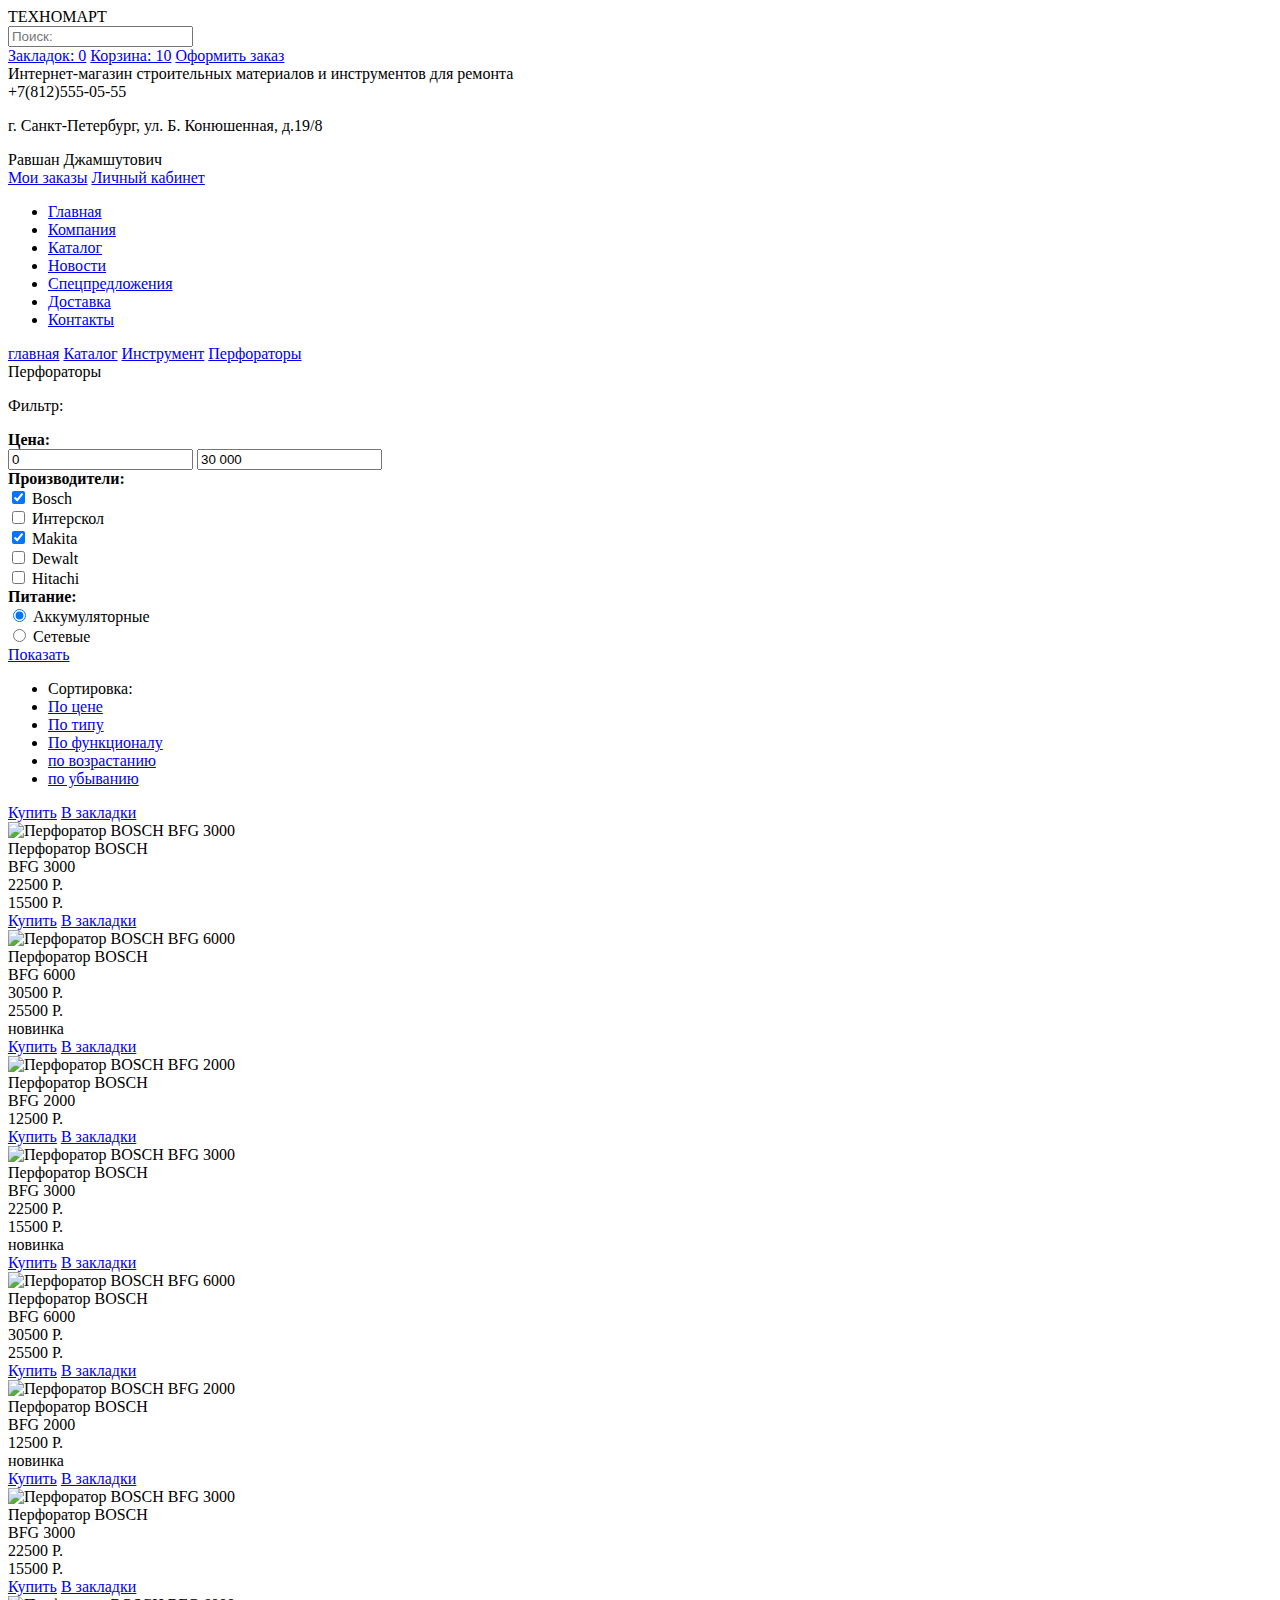
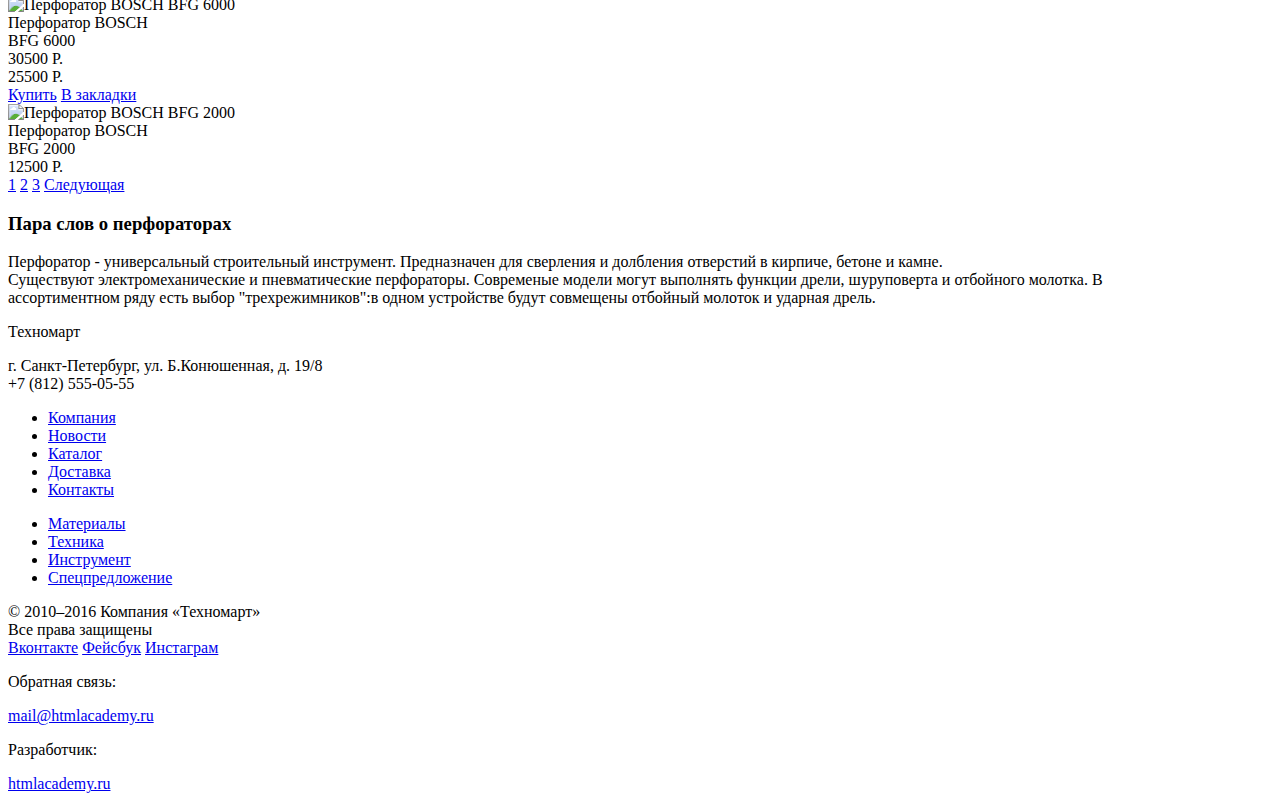
==== catalog.html @ 74fa0489 "Разметка личного проекта" ====
﻿<!DOCTYPE html>
<html lang="ru">
    <head>
        <meta charset="utf-8">
        <title>"Техномарт"</title>
    </head>
    <body>
    	<header class="main-header">
     		<div class="container">
            	<section class="top-menu">
            		<div class="logo header-logo">
            			ТЕХНОМАРТ	
            		</div>
            		<form class="search" action="https://echo.htmlacademy.ru" method="post">
            			<input type="text" name="search-field" value="" placeholder="Поиск:">
            		</form>
            		<div class="order-menu">
            			<a class="boockmark-empty" href="#">Закладок: 0</a>
            			<a class="basket-full" href="#">Корзина: 10</a>
            			<a class="make-order" href="#">Оформить заказ</a>
            		</div>     
            	</section>
            	<section class="middle-menu">
            		<div class="about-shop">
            			Интернет-магазин строительных материалов и инструментов для ремонта
            		</div>
            		<div class="header-contacts">
            			<div class="phone">
            				+7(812)555-05-55
            			</div>
            			<p>г. Санкт-Петербург, ул. Б. Конюшенная, д.19/8</p>
            		</div>
            		<div class="user-block">
            			<div class="username">
                            Равшан Джамшутович
                        </div>
            			<a class="user-order" href="#">Мои заказы</a>
                        <a class="user-area" href="#">Личный кабинет</a> 
            		</div>
            	</section>
            	<nav class="header-navigation">
            		<ul>
            			<li>
            				<a href="#">Главная</a>
            			</li>
            			<li>
            				<a href="#">Компания</a>
            			</li>
            			<li>
            				<a href="#">Каталог</a>
            			</li>
            			<li>
            				<a href="#">Новости</a>
            			</li>
            			<li>
            				<a href="#">Спецпредложения</a>
            			</li>
            			<li>
            				<a href="#">Доставка</a>
            			</li>
            			<li>
            				<a href="#">Контакты</a>
            			</li>
            		</ul>
            	</nav>        		
    		</div>     
        </header>
        <main class="container">
            <section class="breadcrumbs">
                <a class="index" href="#">главная</a>
                <a href="#">Каталог</a> 
                <a href="#">Инструмент</a>
                <a href="#">Перфораторы</a>   
            </section>
            <div class="instrument-kind">
                Перфораторы
            </div>
            <section class="filters">
                <p>Фильтр:</p>
                <div class="price-filter">
                    <b>Цена:</b>
                    <div class="range-controls">
                        <div class="scale">
                            <div class="bar"></div>
                        </div>
                        <div class="toggle min-toggle"></div>
                        <div class="toggle max-toggle"></div>
                    </div>
                    <div class="price-controls">
                        <input class="min-price" type="text" value="0">
                        <input class="max-price" type="text" value="30 000">
                    </div>
                </div>
                <form class="brand-filter" action="https://echo.htmlacademy.ru" method="post">
                    <b>Производители:</b>
                    <div>    
                        <input type="checkbox" name="Bosch" id="Bosch" checked>
                        <label for="Bosch">Bosch</label>
                    </div>
                    <div>
                        <input type="checkbox" name="Интерскол" id="Интерскол">
                        <label for="Bosch">Интерскол</label>
                    </div>
                    <div>
                        <input type="checkbox" name="Makita" id="Makita" checked>
                        <label for="Makita">Makita</label>
                    </div>
                    <div>
                        <input type="checkbox" name="Dewalt" id="Dewalt">
                        <label for="Dewalt">Dewalt</label>
                    </div>
                    <div>
                        <input type="checkbox" name="Hitachi" id="Hitachi">
                        <label for="Hitachi">Hitachi</label>
                    </div>
                </form>
                <form class="battery-filter">
                    <b>Питание:</b>
                    <div>
                        <input type="radio" value="accumulator" id="accumulator" checked>
                        <label for="accumulator">Аккумуляторные</label>
                    </div>
                    <div>
                        <input type="radio" value="network" id="network">
                        <label for="network">Сетевые</label>
                    </div>
                </form>
                <a href="#">Показать</a>
            </section>
            <section class="catalog">
                <ul class="sorting">
                    <li>
                        Сортировка:
                    </li>
                    <li>
                        <a class="sorting-type" href="#">По цене</a>
                    </li>
                    <li>
                        <a class="sorting-type" href="#">По типу</a>
                    </li>
                    <li>
                        <a class="sorting-type" href="#">По функционалу</a>
                    </li>
                    <li>
                        <a class="increase" href="#">по возрастанию</a>
                    </li>
                    <li>
                        <a class="decrease" href="#">по убыванию</a>
                    </li>
                </ul>
            </section>
            <section class="catalog-items">
                 <article class="catalog-item">
                    <div class="actions">
                        <a href="#" class="buy">Купить</a>
                        <a href="#" class="in-bookmark">В закладки</a>
                    </div>
                    <div class="image">
                        <img src="http://placehold.it/150x100" alt="Перфоратор BOSCH BFG 3000">
                    </div>
                    <div class="title">
                        Перфоратор BOSCH<br>
                        BFG 3000
                    </div>
                    <div class="last-price">
                        22500 Р.
                    </div>
                    <div class="new-price">
                        15500 Р.
                    </div>
                </article>
                <article class="catalog-item">
                    <div class="actions">
                        <a href="#" class="buy">Купить</a>
                        <a href="#" class="in-bookmark">В закладки</a>
                    </div>
                    <div class="image">
                        <img src="http://placehold.it/150x100" alt="Перфоратор BOSCH BFG 6000">
                    </div>
                    <div class="title">
                        Перфоратор BOSCH<br>
                        BFG 6000
                    </div>
                    <div class="last-price">
                        30500 Р.
                    </div>
                    <div class="new-price">
                        25500 Р.
                    </div>
                </article>        
                <article class="catalog-item">
                    <div class="flag">
                        новинка
                    </div>
                    <div class="actions">
                        <a href="#" class="buy">Купить</a>
                        <a href="#" class="in-bookmark">В закладки</a>
                    </div>
                    <div class="image">
                        <img src="http://placehold.it/150x100" alt="Перфоратор BOSCH BFG 2000">
                    </div>
                    <div class="title">
                        Перфоратор BOSCH<br>
                        BFG 2000
                    </div>
                    <div class="new-price">
                        12500 Р.
                    </div>
                </article>
                <article class="catalog-item">
                    <div class="actions">
                        <a href="#" class="buy">Купить</a>
                        <a href="#" class="in-bookmark">В закладки</a>
                    </div>
                    <div class="image">
                        <img src="http://placehold.it/150x100" alt="Перфоратор BOSCH BFG 3000">
                    </div>
                    <div class="title">
                        Перфоратор BOSCH<br>
                        BFG 3000
                    </div>
                    <div class="last-price">
                        22500 Р.
                    </div>
                    <div class="new-price">
                        15500 Р.
                    </div>
                </article>        
                <article class="catalog-item">
                    <div class="flag">
                        новинка
                    </div>
                    <div class="actions">
                        <a href="#" class="buy">Купить</a>
                        <a href="#" class="in-bookmark">В закладки</a>
                    </div>
                    <div class="image">
                        <img src="http://placehold.it/150x100" alt="Перфоратор BOSCH BFG 6000">
                    </div>
                    <div class="title">
                        Перфоратор BOSCH<br>
                        BFG 6000
                    </div>
                    <div class="last-price">
                        30500 Р.
                    </div>
                    <div class="new-price">
                        25500 Р.
                    </div>
                </article>        
                <article class="catalog-item">
                    <div class="actions">
                        <a href="#" class="buy">Купить</a>
                        <a href="#" class="in-bookmark">В закладки</a>
                    </div>
                    <div class="image">
                        <img src="http://placehold.it/150x100" alt="Перфоратор BOSCH BFG 2000">
                    </div>
                    <div class="title">
                        Перфоратор BOSCH<br>
                        BFG 2000
                    </div>
                    <div class="new-price">
                        12500 Р.
                    </div>
                </article>
                <article class="catalog-item">
                    <div class="flag">
                        новинка
                    </div>
                    <div class="actions">
                        <a href="#" class="buy">Купить</a>
                        <a href="#" class="in-bookmark">В закладки</a>
                    </div>
                    <div class="image">
                        <img src="http://placehold.it/150x100" alt="Перфоратор BOSCH BFG 3000">
                    </div>
                    <div class="title">
                        Перфоратор BOSCH<br>
                        BFG 3000
                    </div>
                    <div class="last-price">
                        22500 Р.
                    </div>
                    <div class="new-price">
                        15500 Р.
                    </div>
                </article>        
                <article class="catalog-item">
                    <div class="actions">
                        <a href="#" class="buy">Купить</a>
                        <a href="#" class="in-bookmark">В закладки</a>
                    </div>
                    <div class="image">
                        <img src="http://placehold.it/150x100" alt="Перфоратор BOSCH BFG 6000">
                    </div>
                    <div class="title">
                        Перфоратор BOSCH<br>
                        BFG 6000
                    </div>
                    <div class="last-price">
                        30500 Р.
                    </div>
                    <div class="new-price">
                        25500 Р.
                    </div>
                </article>        
                <article class="catalog-item">
                    <div class="actions">
                        <a href="#" class="buy">Купить</a>
                        <a href="#" class="in-bookmark">В закладки</a>
                    </div>
                    <div class="image">
                        <img src="http://placehold.it/150x100" alt="Перфоратор BOSCH BFG 2000">
                    </div>
                    <div class="title">
                        Перфоратор BOSCH<br>
                        BFG 2000
                    </div>
                    <div class="new-price">
                        12500 Р.
                    </div>
                </article>
            </section>
            <section class="paginator">
                <a class="current" href="#">1</a>
                <a href="#">2</a>
                <a href="#">3</a>
                <a href="#">Следующая</a>
            </section>
            <section class="instrument-info">
                <h3>Пара слов о перфораторах</h3>
                <p>Перфоратор - универсальный строительный инструмент. Предназначен для сверления и долбления отверстий в кирпиче, бетоне и камне.<br>
                Существуют электромеханические и пневматические перфораторы. Современые модели могут выполнять функции дрели, шуруповерта и отбойного молотка. В<br> ассортиментном ряду есть выбор "трехрежимников":в одном устройстве будут совмещены отбойный молоток и ударная дрель.
                </p>
            </section>
        </main>
        <footer class="main-footer">
            <div class="container">
                <section class="top-footer">
                    <div class="footer-contacts">
                        <div class="logo footer-logo">
                            Техномарт
                        </div>
                        <p>г. Санкт-Петербург, ул. Б.Конюшенная, д. 19/8<br>
                        +7 (812) 555-05-55</p>
                    </div>
                    <div class="footer-navigation">
                        <ul class="footer-navigation-main">
                            <li>
                                <a href="#">Компания</a>
                            </li>
                            <li>
                                <a href="#">Новости</a> 
                            </li>
                            <li>
                                <a href="#">Каталог</a>
                            </li>
                            <li>
                                <a href="#">Доставка</a>
                            </li>
                            <li>
                                <a href="#">Контакты</a>
                            </li>
                        </ul>
                        <ul class="footer-navigation-offers">
                            <li>
                                <a href="#">Материалы</a>
                            </li>
                            <li>
                                <a href="#">Техника</a>
                            </li>
                            <li>
                                <a href="#">Инструмент</a>
                            </li>
                            <li>
                                <a href="#">Спецпредложение</a>
                            </li>
                        </ul>
                </section>
                <section class="bottom-footer">
                    <div class="copy-rights">
                        © 2010–2016 Компания «Техномарт»<br>
                        Все права защищены
                    </div>
                    <div class="social">
                        <a class="vk" href="#">Вконтакте</a>
                        <a class="facebook" href="#">Фейсбук</a>
                        <a class="instagram" href="#">Инстаграм</a>
                    </div>
                    <div class="connection">
                        <p>Обратная связь:</p>
                        <a href="#">mail@htmlacademy.ru</a>
                    </div>
                    <div class="developer">
                        <p>Разработчик:</p>
                        <a href="#">htmlacademy.ru</a>
                    </div>              
                </section>
            </div>
        </footer>   
    </body>
</html>
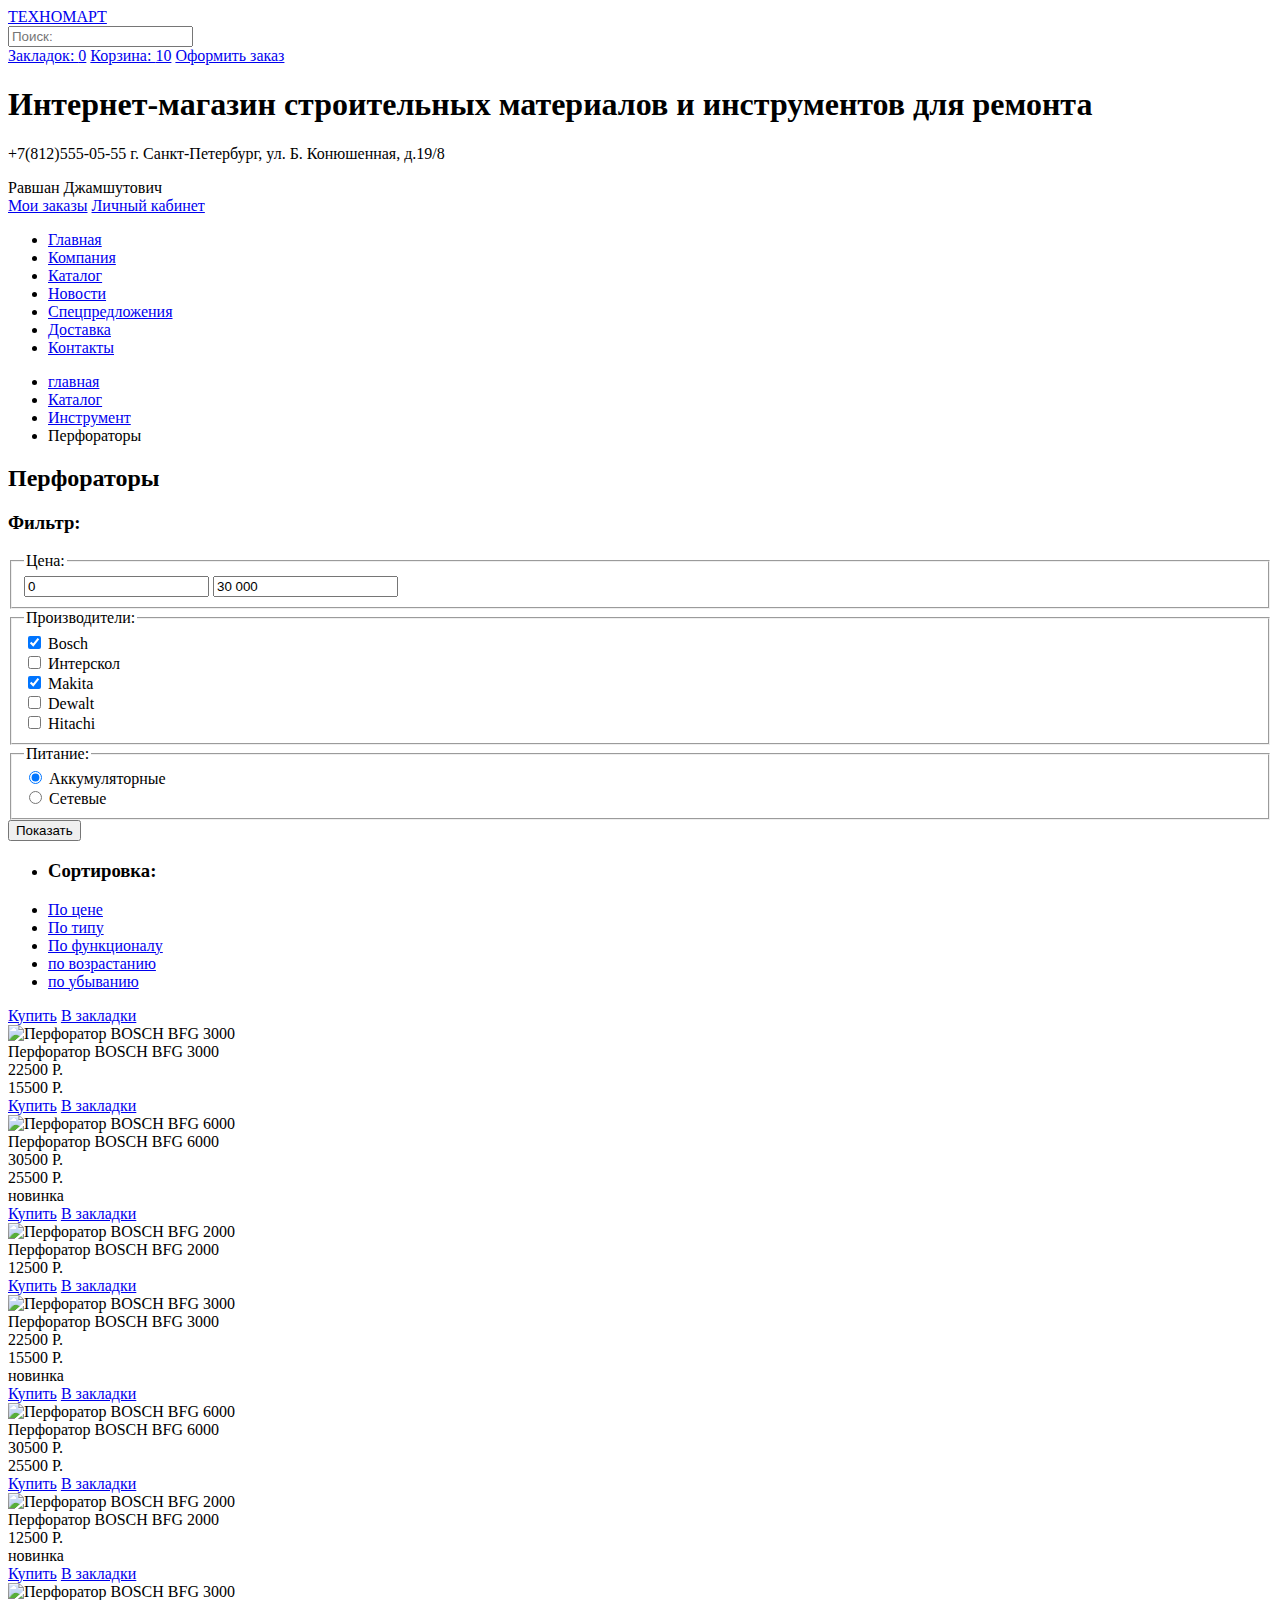
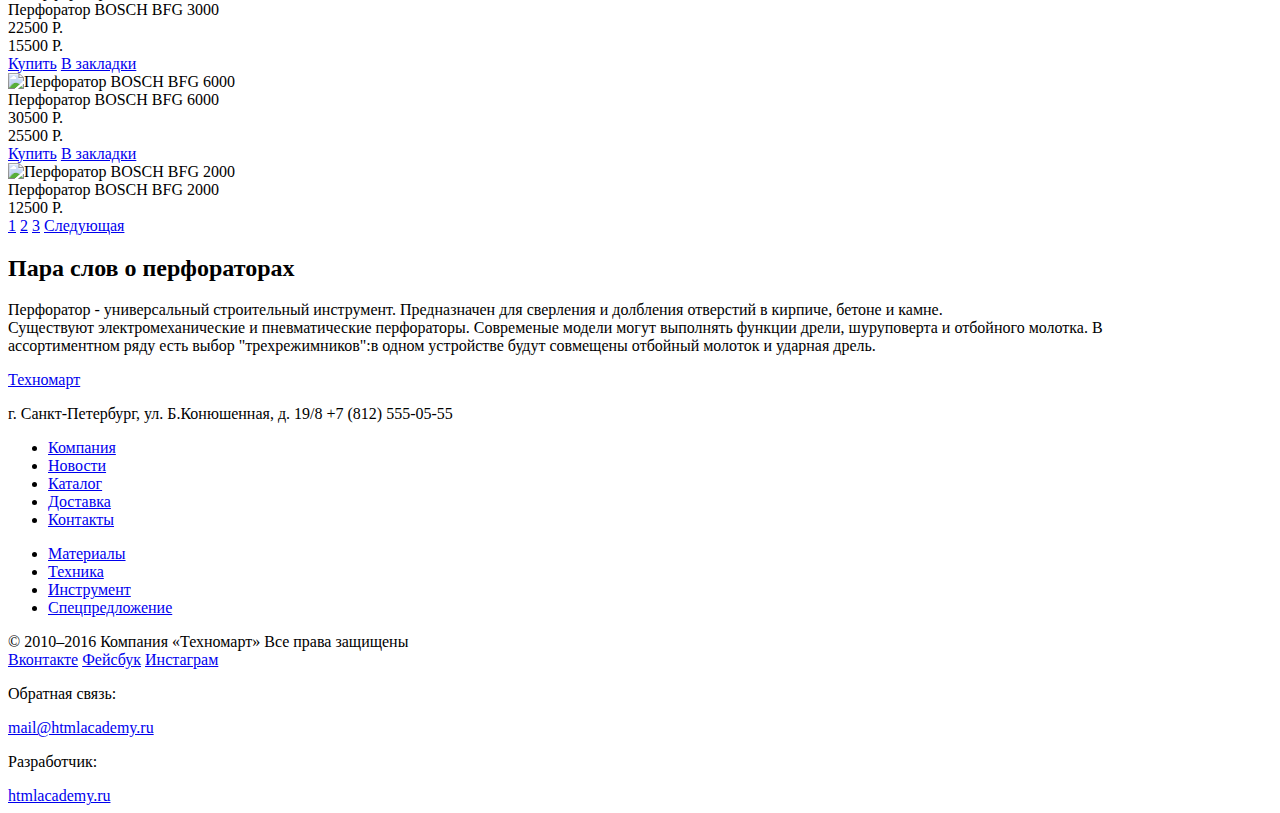
==== commit d6ec04f7: "Разметка личного проекта" ====
--- a/catalog.html
+++ b/catalog.html
@@ -1,403 +1,415 @@
-﻿<!DOCTYPE html>
+<!DOCTYPE html>
 <html lang="ru">
-    <head>
-        <meta charset="utf-8">
-        <title>"Техномарт"</title>
-    </head>
-    <body>
-    	<header class="main-header">
-     		<div class="container">
-            	<section class="top-menu">
-            		<div class="logo header-logo">
-            			ТЕХНОМАРТ	
-            		</div>
-            		<form class="search" action="https://echo.htmlacademy.ru" method="post">
-            			<input type="text" name="search-field" value="" placeholder="Поиск:">
-            		</form>
-            		<div class="order-menu">
-            			<a class="boockmark-empty" href="#">Закладок: 0</a>
-            			<a class="basket-full" href="#">Корзина: 10</a>
-            			<a class="make-order" href="#">Оформить заказ</a>
-            		</div>     
-            	</section>
-            	<section class="middle-menu">
-            		<div class="about-shop">
-            			Интернет-магазин строительных материалов и инструментов для ремонта
-            		</div>
-            		<div class="header-contacts">
-            			<div class="phone">
-            				+7(812)555-05-55
-            			</div>
-            			<p>г. Санкт-Петербург, ул. Б. Конюшенная, д.19/8</p>
-            		</div>
-            		<div class="user-block">
-            			<div class="username">
-                            Равшан Джамшутович
-                        </div>
-            			<a class="user-order" href="#">Мои заказы</a>
-                        <a class="user-area" href="#">Личный кабинет</a> 
-            		</div>
-            	</section>
-            	<nav class="header-navigation">
-            		<ul>
-            			<li>
-            				<a href="#">Главная</a>
-            			</li>
-            			<li>
-            				<a href="#">Компания</a>
-            			</li>
-            			<li>
-            				<a href="#">Каталог</a>
-            			</li>
-            			<li>
-            				<a href="#">Новости</a>
-            			</li>
-            			<li>
-            				<a href="#">Спецпредложения</a>
-            			</li>
-            			<li>
-            				<a href="#">Доставка</a>
-            			</li>
-            			<li>
-            				<a href="#">Контакты</a>
-            			</li>
-            		</ul>
-            	</nav>        		
-    		</div>     
-        </header>
-        <main class="container">
-            <section class="breadcrumbs">
-                <a class="index" href="#">главная</a>
-                <a href="#">Каталог</a> 
+  <head>
+    <meta charset="utf-8">
+    <title>Техномарт - Каталог</title>
+  </head>
+  <body>
+    <header class="main-header">
+      <div class="container">
+        <div class="main-header-top">
+          <div class="logo header-logo">
+            <a href="index.html">ТЕХНОМАРТ</a>
+          </div>
+          <form class="form-search" action="https://echo.htmlacademy.ru" method="post">
+            <input type="search" name="search-field" value="" placeholder="Поиск:">
+          </form>
+          <div class="user-transactions">
+            <a class="bookmark bookmark-add" href="#">Закладок: <span>0</span></a>
+            <a class="cart cart-add" href="#">Корзина: <span>10</span></a>
+            <a class="btn btn-green" href="#">Оформить заказ</a>
+          </div>
+        </div>
+        <div class="main-header-middle">
+          <h1>Интернет-магазин строительных материалов и инструментов для ремонта</h1>
+          <p class="header-contact-info">
+            <span>+7(812)555-05-55</span>
+            г. Санкт-Петербург, ул. Б. Конюшенная, д.19/8
+          </p>
+          <div class="user-block">
+            <div class="username">
+              Равшан Джамшутович
+            </div>
+          <a class="user-orders" href="#">Мои заказы</a>
+          <a class="user-area" href="#">Личный кабинет</a>
+          </div>
+        </div>
+        <nav class="header-nav">
+          <ul class="header-nav-list">
+            <li class="header-nav-item">
+              <a class="header-nav-link" href="#">Главная</a>
+            </li>
+            <li class="header-nav-item">
+              <a class="header-nav-link" href="#">Компания</a>
+            </li>
+            <li class="header-nav-item">
+              <a class="header-nav-link" href="#">Каталог</a>
+            </li>
+            <li class="header-nav-item">
+              <a class="header-nav-link" href="#">Новости</a>
+            </li>
+            <li class="header-nav-item">
+              <a class="header-nav-link" href="#">Спецпредложения</a>
+            </li>
+            <li class="header-nav-item">
+              <a class="header-nav-link" href="#">Доставка</a>
+            </li>
+            <li class="header-nav-item">
+              <a class="header-nav-link" href="#">Контакты</a>
+            </li>
+          </ul>
+        </nav>
+      </div>
+    </header>
+    <main class="container">
+      <ul class="breadcrumbs">
+        <li>
+          <a class="index" href="index.html">главная</a>
+        </li>
+        <li>
+          <a href="#">Каталог</a>
+        </li>
+        <li>
+          <a href="#">Инструмент</a>
+        </li>
+        <li>
+          Перфораторы
+        </li>
+      </ul>
+      <h2 class="instrument-title">Перфораторы</h2>
+      <form class="filters" action="https://echo.htmlacademy.ru" method="post">
+        <h3>Фильтр:</h3>
+        <fieldset class="filter-price">
+          <legend>Цена:</legend>
+          <div class="range-controls">
+            <div class="scale">
+              <div class="bar"></div>
+            </div>
+            <div class="toggle min-toggle"></div>
+            <div class="toggle max-toggle"></div>
+          </div>
+          <div class="price-controls">
+            <input class="min-price" type="text" value="0">
+            <input class="max-price" type="text" value="30 000">
+          </div>
+        </fieldset>
+        <fieldset class="filter-brand" action="https://echo.htmlacademy.ru" method="post">
+          <legend>Производители:</legend>
+          <div>
+            <input type="checkbox" name="Bosch" id="Bosch" checked>
+            <label for="Bosch">Bosch</label>
+          </div>
+          <div>
+            <input type="checkbox" name="Интерскол" id="Интерскол">
+            <label for="Bosch">Интерскол</label>
+          </div>
+          <div>
+            <input type="checkbox" name="Makita" id="Makita" checked>
+            <label for="Makita">Makita</label>
+          </div>
+          <div>
+            <input type="checkbox" name="Dewalt" id="Dewalt">
+            <label for="Dewalt">Dewalt</label>
+          </div>
+          <div>
+            <input type="checkbox" name="Hitachi" id="Hitachi">
+            <label for="Hitachi">Hitachi</label>
+          </div>
+        </fieldset>
+        <fieldset class="filter-battery">
+          <legend>Питание:</legend>
+          <div>
+            <input type="radio" value="accumulator" id="accumulator" checked>
+            <label for="accumulator">Аккумуляторные</label>
+          </div>
+          <div>
+            <input type="radio" value="network" id="network">
+            <label for="network">Сетевые</label>
+          </div>
+        </fieldset>
+        <input type="submit" value="Показать">
+      </form>
+      <div class="catalog">
+        <ul class="catalog-sorting">
+          <li>
+            <h3>Сортировка:</h3>
+          </li>
+          <li>
+            <a class="sorting-type" href="#">По цене</a>
+          </li>
+          <li>
+            <a class="sorting-type" href="#">По типу</a>
+          </li>
+          <li>
+            <a class="sorting-type" href="#">По функционалу</a>
+          </li>
+          <li>
+            <a class="increase" href="#">по возрастанию</a>
+          </li>
+          <li>
+            <a class="decrease" href="#">по убыванию</a>
+          </li>
+        </ul>
+        <div class="catalog-items">
+          <div class="catalog-item">
+            <div class="flag-new flag-new-active">
+            </div>
+            <div class="catalog-item-actions">
+              <a href="#" class="buy">Купить</a>
+              <a href="#" class="add-to-bookmarks">В закладки</a>
+            </div>
+            <div class="catalog-item-image">
+              <img src="http://placehold.it/150x100" alt="Перфоратор BOSCH BFG 3000">
+            </div>
+            <div class="catalog-item-title">
+              Перфоратор BOSCH BFG 3000
+            </div>
+            <div class="previous-price previous-price-active">
+              22500 Р.
+            </div>
+            <div class="new-price">
+              15500 Р.
+            </div>
+          </div>
+          <div class="catalog-item">
+            <div class="flag-new flag-new-active">
+            </div>
+            <div class="catalog-item-actions">
+              <a href="#" class="buy">Купить</a>
+              <a href="#" class="add-to-bookmarks">В закладки</a>
+            </div>
+            <div class="catalog-item-image">
+              <img src="http://placehold.it/150x100" alt="Перфоратор BOSCH BFG 6000">
+            </div>
+            <div class="catalog-item-title">
+              Перфоратор BOSCH BFG 6000
+            </div>
+            <div class="previous-price previous-price-active">
+              30500 Р.
+            </div>
+            <div class="new-price">
+              25500 Р.
+            </div>
+          </div>
+          <div class="catalog-item">
+            <div class="flag-new flag-new-active">
+              новинка
+            </div>
+            <div class="catalog-item-actions">
+              <a href="#" class="buy">Купить</a>
+              <a href="#" class="add-to-bookmarks">В закладки</a>
+            </div>
+            <div class="catalog-item-image">
+              <img src="http://placehold.it/150x100" alt="Перфоратор BOSCH BFG 2000">
+            </div>
+            <div class="catalog-item-title">
+              Перфоратор BOSCH BFG 2000
+            </div>
+            <div class="previous-price previous-price-active">
+            </div>
+            <div class="new-price">
+              12500 Р.
+            </div>
+          </div>
+          <div class="catalog-item">
+            <div class="flag-new flag-new-active">
+            </div>
+            <div class="catalog-item-actions">
+              <a href="#" class="buy">Купить</a>
+              <a href="#" class="add-to-bookmarks">В закладки</a>
+            </div>
+            <div class="catalog-item-image">
+              <img src="http://placehold.it/150x100" alt="Перфоратор BOSCH BFG 3000">
+            </div>
+            <div class="catalog-item-title">
+              Перфоратор BOSCH BFG 3000
+            </div>
+            <div class="previous-price previous-price-active">
+              22500 Р.
+            </div>
+            <div class="new-price">
+              15500 Р.
+            </div>
+          </div>
+          <div class="catalog-item">
+            <div class="flag-new flag-new-active">
+              новинка
+            </div>
+            <div class="catalog-item-actions">
+              <a href="#" class="buy">Купить</a>
+              <a href="#" class="add-to-bookmarks">В закладки</a>
+            </div>
+            <div class="catalog-item-image">
+              <img src="http://placehold.it/150x100" alt="Перфоратор BOSCH BFG 6000">
+            </div>
+            <div class="catalog-item-title">
+              Перфоратор BOSCH BFG 6000
+            </div>
+            <div class="previous-price previous-price-active">
+              30500 Р.
+            </div>
+            <div class="new-price">
+              25500 Р.
+            </div>
+          </div>
+          <div class="catalog-item">
+            <div class="flag-new flag-new-active">
+            </div>
+            <div class="catalog-item-actions">
+              <a href="#" class="buy">Купить</a>
+              <a href="#" class="add-to-bookmarks">В закладки</a>
+            </div>
+            <div class="catalog-item-image">
+              <img src="http://placehold.it/150x100" alt="Перфоратор BOSCH BFG 2000">
+            </div>
+            <div class="catalog-item-title">
+              Перфоратор BOSCH BFG 2000
+            </div>
+            <div class="previous-price previous-price-active">
+            </div>
+            <div class="new-price">
+              12500 Р.
+            </div>
+          </div>
+          <div class="catalog-item">
+            <div class="flag-new flag-new-active">
+              новинка
+            </div>
+            <div class="catalog-item-actions">
+              <a href="#" class="buy">Купить</a>
+              <a href="#" class="add-to-bookmarks">В закладки</a>
+            </div>
+            <div class="catalog-item-image">
+              <img src="http://placehold.it/150x100" alt="Перфоратор BOSCH BFG 3000">
+            </div>
+            <div class="catalog-item-title">
+              Перфоратор BOSCH BFG 3000
+            </div>
+            <div class="previous-price previous-price-active">
+              22500 Р.
+            </div>
+            <div class="new-price">
+              15500 Р.
+            </div>
+          </div>
+          <div class="catalog-item">
+            <div class="flag-new flag-new-active">
+            </div>
+            <div class="catalog-item-actions">
+              <a href="#" class="buy">Купить</a>
+              <a href="#" class="add-to-bookmarks">В закладки</a>
+            </div>
+            <div class="catalog-item-image">
+              <img src="http://placehold.it/150x100" alt="Перфоратор BOSCH BFG 6000">
+            </div>
+            <div class="catalog-item-title">
+              Перфоратор BOSCH BFG 6000
+            </div>
+            <div class="previous-price previous-price-active">
+              30500 Р.
+            </div>
+            <div class="new-price">
+              25500 Р.
+            </div>
+          </div>
+          <div class="catalog-item">
+            <div class="flag-new flag-new-active">
+            </div>
+            <div class="catalog-item-actions">
+              <a href="#" class="buy">Купить</a>
+              <a href="#" class="add-to-bookmarks">В закладки</a>
+            </div>
+            <div class="catalog-item-image">
+              <img src="http://placehold.it/150x100" alt="Перфоратор BOSCH BFG 2000">
+            </div>
+            <div class="catalog-item-title">
+              Перфоратор BOSCH BFG 2000
+            </div>
+            <div class="previous-price previous-price-active">
+            </div>
+            <div class="new-price">
+              12500 Р.
+            </div>
+          </div>
+        </div>
+      </div>
+      <div class="paginator">
+        <a class="current" href="#">1</a>
+        <a href="#">2</a>
+        <a href="#">3</a>
+        <a href="#">Следующая</a>
+      </div>
+      <div class="instrument-info">
+        <h2>Пара слов о перфораторах</h2>
+        <p>Перфоратор - универсальный строительный инструмент. Предназначен для сверления и долбления отверстий в кирпиче, бетоне и камне.<br>
+        Существуют электромеханические и пневматические перфораторы. Современые модели могут выполнять функции дрели, шуруповерта и отбойного молотка. В<br> ассортиментном ряду есть выбор "трехрежимников":в одном устройстве будут совмещены отбойный молоток и ударная дрель.
+        </p>
+      </div>
+    </main>
+    <footer class="main-footer">
+      <div class="container">
+        <div class="main-footer-top">
+          <div class="footer-contact-info">
+            <div class="logo footer-logo">
+              <a href="index.html">Техномарт</a>
+            </div>
+            <p>г. Санкт-Петербург, ул. Б.Конюшенная, д. 19/8
+            +7 (812) 555-05-55</p>
+          </div>
+          <div class="footer-nav">
+            <ul class="footer-nav-main">
+              <li>
+                <a href="#">Компания</a>
+              </li>
+              <li>
+                <a href="#">Новости</a>
+              </li>
+              <li>
+                <a href="#">Каталог</a>
+              </li>
+              <li>
+                <a href="#">Доставка</a>
+              </li>
+              <li>
+                <a href="#">Контакты</a>
+              </li>
+            </ul>
+            <ul class="footer-nav-categories">
+              <li>
+                <a href="#">Материалы</a>
+              </li>
+              <li>
+                <a href="#">Техника</a>
+              </li>
+              <li>
                 <a href="#">Инструмент</a>
-                <a href="#">Перфораторы</a>   
-            </section>
-            <div class="instrument-kind">
-                Перфораторы
-            </div>
-            <section class="filters">
-                <p>Фильтр:</p>
-                <div class="price-filter">
-                    <b>Цена:</b>
-                    <div class="range-controls">
-                        <div class="scale">
-                            <div class="bar"></div>
-                        </div>
-                        <div class="toggle min-toggle"></div>
-                        <div class="toggle max-toggle"></div>
-                    </div>
-                    <div class="price-controls">
-                        <input class="min-price" type="text" value="0">
-                        <input class="max-price" type="text" value="30 000">
-                    </div>
-                </div>
-                <form class="brand-filter" action="https://echo.htmlacademy.ru" method="post">
-                    <b>Производители:</b>
-                    <div>    
-                        <input type="checkbox" name="Bosch" id="Bosch" checked>
-                        <label for="Bosch">Bosch</label>
-                    </div>
-                    <div>
-                        <input type="checkbox" name="Интерскол" id="Интерскол">
-                        <label for="Bosch">Интерскол</label>
-                    </div>
-                    <div>
-                        <input type="checkbox" name="Makita" id="Makita" checked>
-                        <label for="Makita">Makita</label>
-                    </div>
-                    <div>
-                        <input type="checkbox" name="Dewalt" id="Dewalt">
-                        <label for="Dewalt">Dewalt</label>
-                    </div>
-                    <div>
-                        <input type="checkbox" name="Hitachi" id="Hitachi">
-                        <label for="Hitachi">Hitachi</label>
-                    </div>
-                </form>
-                <form class="battery-filter">
-                    <b>Питание:</b>
-                    <div>
-                        <input type="radio" value="accumulator" id="accumulator" checked>
-                        <label for="accumulator">Аккумуляторные</label>
-                    </div>
-                    <div>
-                        <input type="radio" value="network" id="network">
-                        <label for="network">Сетевые</label>
-                    </div>
-                </form>
-                <a href="#">Показать</a>
-            </section>
-            <section class="catalog">
-                <ul class="sorting">
-                    <li>
-                        Сортировка:
-                    </li>
-                    <li>
-                        <a class="sorting-type" href="#">По цене</a>
-                    </li>
-                    <li>
-                        <a class="sorting-type" href="#">По типу</a>
-                    </li>
-                    <li>
-                        <a class="sorting-type" href="#">По функционалу</a>
-                    </li>
-                    <li>
-                        <a class="increase" href="#">по возрастанию</a>
-                    </li>
-                    <li>
-                        <a class="decrease" href="#">по убыванию</a>
-                    </li>
-                </ul>
-            </section>
-            <section class="catalog-items">
-                 <article class="catalog-item">
-                    <div class="actions">
-                        <a href="#" class="buy">Купить</a>
-                        <a href="#" class="in-bookmark">В закладки</a>
-                    </div>
-                    <div class="image">
-                        <img src="http://placehold.it/150x100" alt="Перфоратор BOSCH BFG 3000">
-                    </div>
-                    <div class="title">
-                        Перфоратор BOSCH<br>
-                        BFG 3000
-                    </div>
-                    <div class="last-price">
-                        22500 Р.
-                    </div>
-                    <div class="new-price">
-                        15500 Р.
-                    </div>
-                </article>
-                <article class="catalog-item">
-                    <div class="actions">
-                        <a href="#" class="buy">Купить</a>
-                        <a href="#" class="in-bookmark">В закладки</a>
-                    </div>
-                    <div class="image">
-                        <img src="http://placehold.it/150x100" alt="Перфоратор BOSCH BFG 6000">
-                    </div>
-                    <div class="title">
-                        Перфоратор BOSCH<br>
-                        BFG 6000
-                    </div>
-                    <div class="last-price">
-                        30500 Р.
-                    </div>
-                    <div class="new-price">
-                        25500 Р.
-                    </div>
-                </article>        
-                <article class="catalog-item">
-                    <div class="flag">
-                        новинка
-                    </div>
-                    <div class="actions">
-                        <a href="#" class="buy">Купить</a>
-                        <a href="#" class="in-bookmark">В закладки</a>
-                    </div>
-                    <div class="image">
-                        <img src="http://placehold.it/150x100" alt="Перфоратор BOSCH BFG 2000">
-                    </div>
-                    <div class="title">
-                        Перфоратор BOSCH<br>
-                        BFG 2000
-                    </div>
-                    <div class="new-price">
-                        12500 Р.
-                    </div>
-                </article>
-                <article class="catalog-item">
-                    <div class="actions">
-                        <a href="#" class="buy">Купить</a>
-                        <a href="#" class="in-bookmark">В закладки</a>
-                    </div>
-                    <div class="image">
-                        <img src="http://placehold.it/150x100" alt="Перфоратор BOSCH BFG 3000">
-                    </div>
-                    <div class="title">
-                        Перфоратор BOSCH<br>
-                        BFG 3000
-                    </div>
-                    <div class="last-price">
-                        22500 Р.
-                    </div>
-                    <div class="new-price">
-                        15500 Р.
-                    </div>
-                </article>        
-                <article class="catalog-item">
-                    <div class="flag">
-                        новинка
-                    </div>
-                    <div class="actions">
-                        <a href="#" class="buy">Купить</a>
-                        <a href="#" class="in-bookmark">В закладки</a>
-                    </div>
-                    <div class="image">
-                        <img src="http://placehold.it/150x100" alt="Перфоратор BOSCH BFG 6000">
-                    </div>
-                    <div class="title">
-                        Перфоратор BOSCH<br>
-                        BFG 6000
-                    </div>
-                    <div class="last-price">
-                        30500 Р.
-                    </div>
-                    <div class="new-price">
-                        25500 Р.
-                    </div>
-                </article>        
-                <article class="catalog-item">
-                    <div class="actions">
-                        <a href="#" class="buy">Купить</a>
-                        <a href="#" class="in-bookmark">В закладки</a>
-                    </div>
-                    <div class="image">
-                        <img src="http://placehold.it/150x100" alt="Перфоратор BOSCH BFG 2000">
-                    </div>
-                    <div class="title">
-                        Перфоратор BOSCH<br>
-                        BFG 2000
-                    </div>
-                    <div class="new-price">
-                        12500 Р.
-                    </div>
-                </article>
-                <article class="catalog-item">
-                    <div class="flag">
-                        новинка
-                    </div>
-                    <div class="actions">
-                        <a href="#" class="buy">Купить</a>
-                        <a href="#" class="in-bookmark">В закладки</a>
-                    </div>
-                    <div class="image">
-                        <img src="http://placehold.it/150x100" alt="Перфоратор BOSCH BFG 3000">
-                    </div>
-                    <div class="title">
-                        Перфоратор BOSCH<br>
-                        BFG 3000
-                    </div>
-                    <div class="last-price">
-                        22500 Р.
-                    </div>
-                    <div class="new-price">
-                        15500 Р.
-                    </div>
-                </article>        
-                <article class="catalog-item">
-                    <div class="actions">
-                        <a href="#" class="buy">Купить</a>
-                        <a href="#" class="in-bookmark">В закладки</a>
-                    </div>
-                    <div class="image">
-                        <img src="http://placehold.it/150x100" alt="Перфоратор BOSCH BFG 6000">
-                    </div>
-                    <div class="title">
-                        Перфоратор BOSCH<br>
-                        BFG 6000
-                    </div>
-                    <div class="last-price">
-                        30500 Р.
-                    </div>
-                    <div class="new-price">
-                        25500 Р.
-                    </div>
-                </article>        
-                <article class="catalog-item">
-                    <div class="actions">
-                        <a href="#" class="buy">Купить</a>
-                        <a href="#" class="in-bookmark">В закладки</a>
-                    </div>
-                    <div class="image">
-                        <img src="http://placehold.it/150x100" alt="Перфоратор BOSCH BFG 2000">
-                    </div>
-                    <div class="title">
-                        Перфоратор BOSCH<br>
-                        BFG 2000
-                    </div>
-                    <div class="new-price">
-                        12500 Р.
-                    </div>
-                </article>
-            </section>
-            <section class="paginator">
-                <a class="current" href="#">1</a>
-                <a href="#">2</a>
-                <a href="#">3</a>
-                <a href="#">Следующая</a>
-            </section>
-            <section class="instrument-info">
-                <h3>Пара слов о перфораторах</h3>
-                <p>Перфоратор - универсальный строительный инструмент. Предназначен для сверления и долбления отверстий в кирпиче, бетоне и камне.<br>
-                Существуют электромеханические и пневматические перфораторы. Современые модели могут выполнять функции дрели, шуруповерта и отбойного молотка. В<br> ассортиментном ряду есть выбор "трехрежимников":в одном устройстве будут совмещены отбойный молоток и ударная дрель.
-                </p>
-            </section>
-        </main>
-        <footer class="main-footer">
-            <div class="container">
-                <section class="top-footer">
-                    <div class="footer-contacts">
-                        <div class="logo footer-logo">
-                            Техномарт
-                        </div>
-                        <p>г. Санкт-Петербург, ул. Б.Конюшенная, д. 19/8<br>
-                        +7 (812) 555-05-55</p>
-                    </div>
-                    <div class="footer-navigation">
-                        <ul class="footer-navigation-main">
-                            <li>
-                                <a href="#">Компания</a>
-                            </li>
-                            <li>
-                                <a href="#">Новости</a> 
-                            </li>
-                            <li>
-                                <a href="#">Каталог</a>
-                            </li>
-                            <li>
-                                <a href="#">Доставка</a>
-                            </li>
-                            <li>
-                                <a href="#">Контакты</a>
-                            </li>
-                        </ul>
-                        <ul class="footer-navigation-offers">
-                            <li>
-                                <a href="#">Материалы</a>
-                            </li>
-                            <li>
-                                <a href="#">Техника</a>
-                            </li>
-                            <li>
-                                <a href="#">Инструмент</a>
-                            </li>
-                            <li>
-                                <a href="#">Спецпредложение</a>
-                            </li>
-                        </ul>
-                </section>
-                <section class="bottom-footer">
-                    <div class="copy-rights">
-                        © 2010–2016 Компания «Техномарт»<br>
-                        Все права защищены
-                    </div>
-                    <div class="social">
-                        <a class="vk" href="#">Вконтакте</a>
-                        <a class="facebook" href="#">Фейсбук</a>
-                        <a class="instagram" href="#">Инстаграм</a>
-                    </div>
-                    <div class="connection">
-                        <p>Обратная связь:</p>
-                        <a href="#">mail@htmlacademy.ru</a>
-                    </div>
-                    <div class="developer">
-                        <p>Разработчик:</p>
-                        <a href="#">htmlacademy.ru</a>
-                    </div>              
-                </section>
-            </div>
-        </footer>   
-    </body>
+              </li>
+              <li>
+                <a href="#">Спецпредложение</a>
+              </li>
+            </ul>
+          </div>
+        </div>
+        <div class="main-footer-bottom">
+          <div class="copy-rights">
+            © 2010–2016 Компания «Техномарт»
+            Все права защищены
+          </div>
+          <div class="social">
+            <a class="icon icon-vk" href="#">Вконтакте</a>
+            <a class="icon icon-facebook" href="#">Фейсбук</a>
+            <a class="icon icon-instagram" href="#">Инстаграм</a>
+          </div>
+          <div class="feedback">
+            <p>Обратная связь:</p>
+            <a href="mailto:mail@htmlacademy.ru">mail@htmlacademy.ru</a>
+          </div>
+          <div class="developer">
+            <p>Разработчик:</p>
+            <a href="https://htmlacademy.ru/">htmlacademy.ru</a>
+          </div>
+        </div>
+      </div>
+    </footer>
+  </body>
 </html>
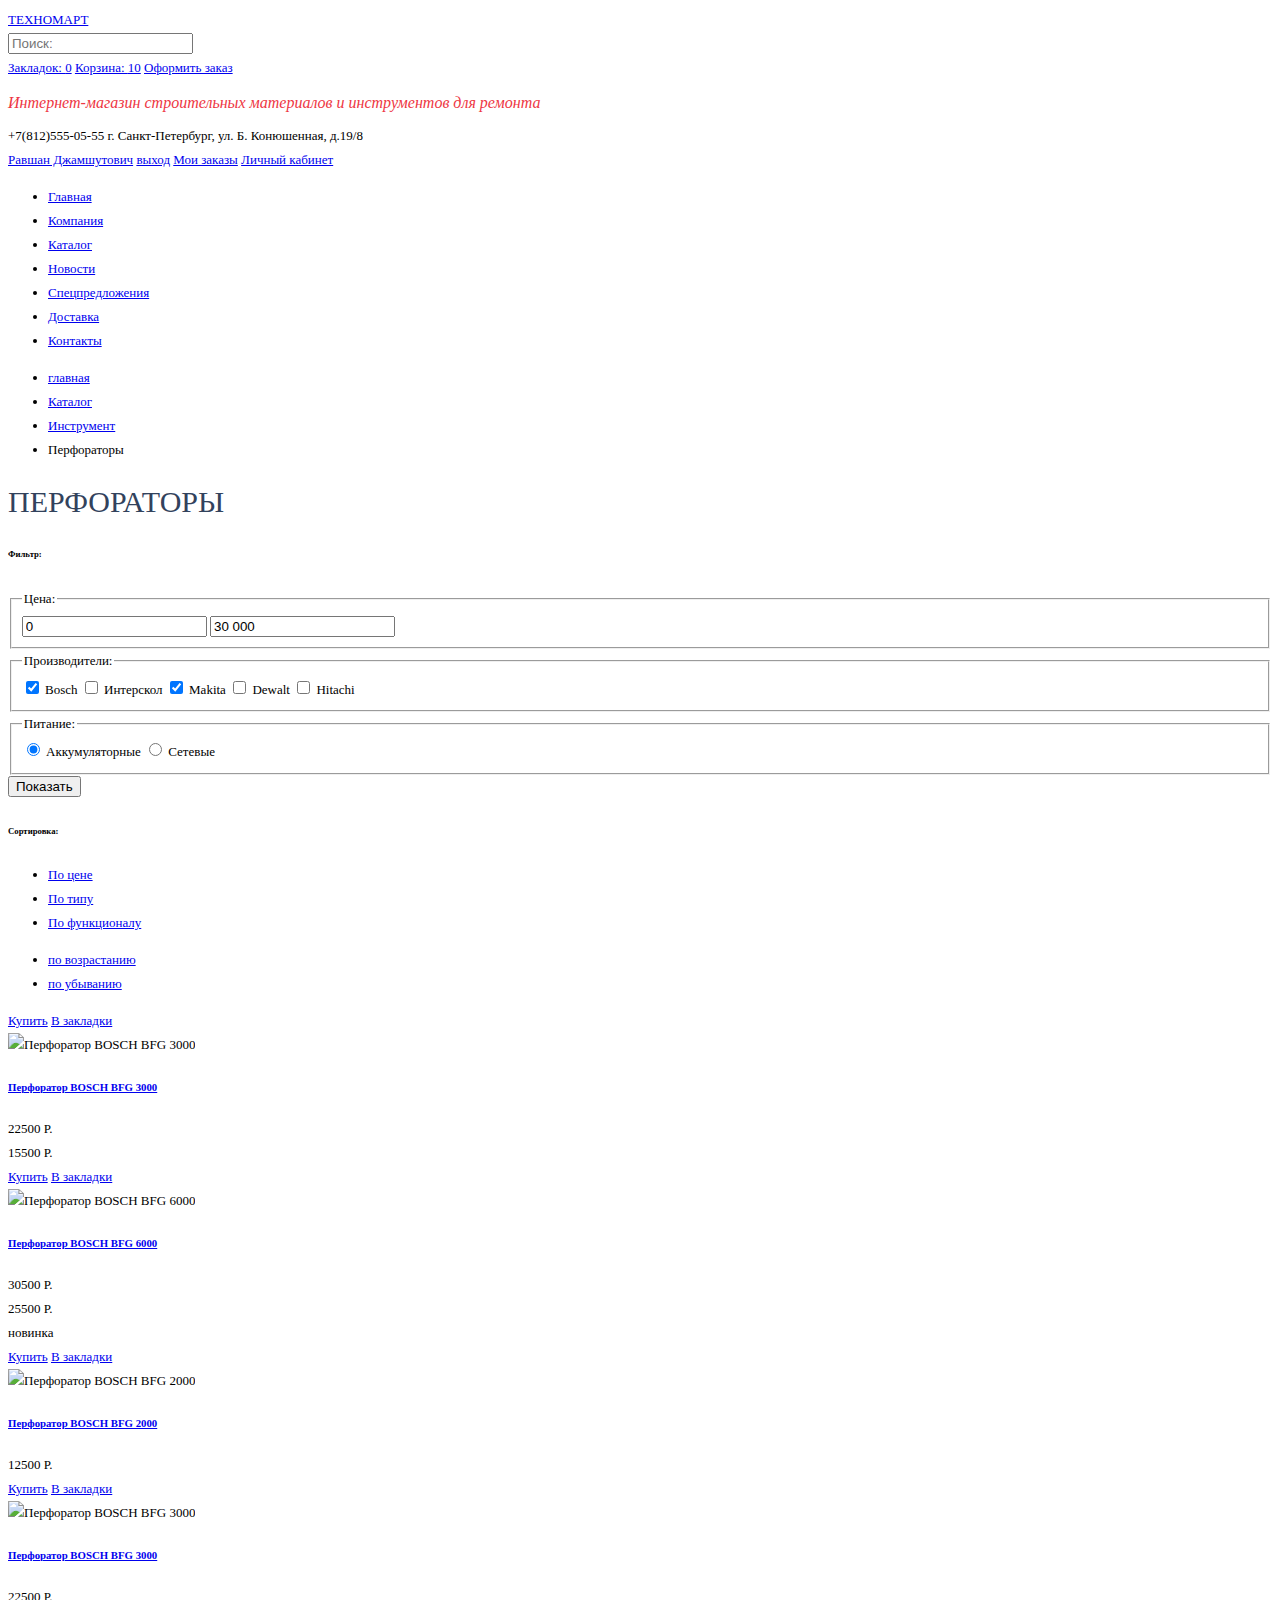
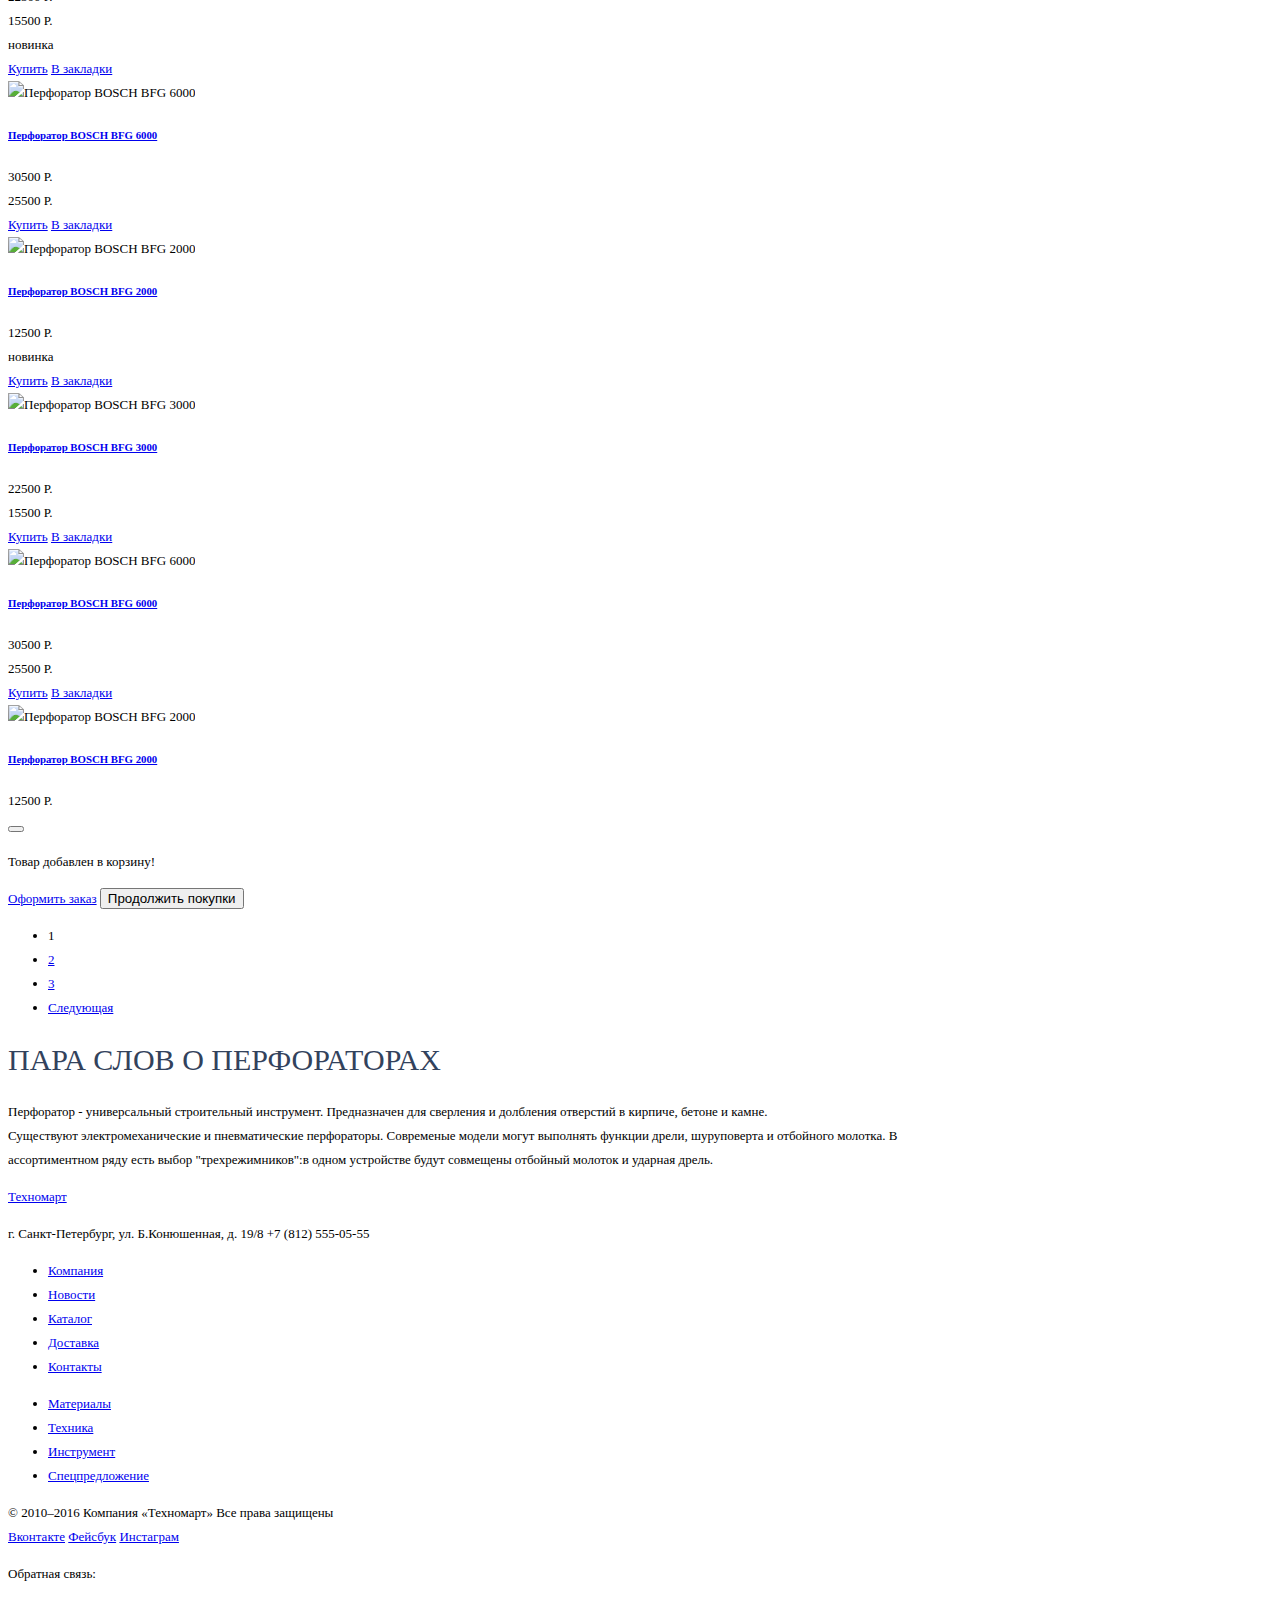
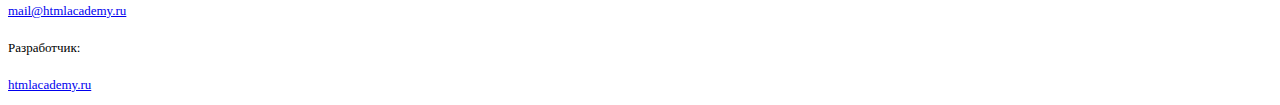
==== commit 0e254bf9: "Внесла правки в разметку, подготовла графику и текстовые стили" ====
--- a/catalog.html
+++ b/catalog.html
@@ -2,36 +2,36 @@
 <html lang="ru">
   <head>
     <meta charset="utf-8">
-    <title>Техномарт - Каталог</title>
+    <title>Каталог</title>
+    <link href="css/style.css" rel="stylesheet">
   </head>
   <body>
     <header class="main-header">
       <div class="container">
         <div class="main-header-top">
-          <div class="logo header-logo">
+          <div class="logo  header-logo">
             <a href="index.html">ТЕХНОМАРТ</a>
           </div>
           <form class="form-search" action="https://echo.htmlacademy.ru" method="post">
             <input type="search" name="search-field" value="" placeholder="Поиск:">
           </form>
           <div class="user-transactions">
-            <a class="bookmark bookmark-add" href="#">Закладок: <span>0</span></a>
-            <a class="cart cart-add" href="#">Корзина: <span>10</span></a>
-            <a class="btn btn-green" href="#">Оформить заказ</a>
+            <a class="bookmark" href="#">Закладок: <span class="bookmark-quantity">0</span></a>
+            <a class="cart  cart-add" href="#">Корзина: <span class="cart-quantity">10</span></a>
+            <a class="btn  btn-green" href="#">Оформить заказ</a>
           </div>
         </div>
         <div class="main-header-middle">
           <h1>Интернет-магазин строительных материалов и инструментов для ремонта</h1>
-          <p class="header-contact-info">
-            <span>+7(812)555-05-55</span>
+          <div class="header-contact">
+            <span class="header-contact-phone">+7(812)555-05-55</span>
             г. Санкт-Петербург, ул. Б. Конюшенная, д.19/8
-          </p>
+          </div>
           <div class="user-block">
-            <div class="username">
-              Равшан Джамшутович
-            </div>
-          <a class="user-orders" href="#">Мои заказы</a>
-          <a class="user-area" href="#">Личный кабинет</a>
+            <a class="username" href="#">Равшан Джамшутович</a>
+            <a class="log-out" href="#">выход</a>
+            <a class="user-orders" href="#">Мои заказы</a>
+            <a class="user-area" href="#">Личный кабинет</a>
           </div>
         </div>
         <nav class="header-nav">
@@ -76,83 +76,73 @@
           Перфораторы
         </li>
       </ul>
-      <h2 class="instrument-title">Перфораторы</h2>
+      <div class="instrument-title">
+        <h2>Перфораторы</h2>
+      </div>
       <form class="filters" action="https://echo.htmlacademy.ru" method="post">
-        <h3>Фильтр:</h3>
+        <h6>Фильтр:</h6>
         <fieldset class="filter-price">
           <legend>Цена:</legend>
           <div class="range-controls">
             <div class="scale">
               <div class="bar"></div>
             </div>
-            <div class="toggle min-toggle"></div>
-            <div class="toggle max-toggle"></div>
+            <div class="toggle  min-toggle"></div>
+            <div class="toggle  max-toggle"></div>
           </div>
           <div class="price-controls">
-            <input class="min-price" type="text" value="0">
-            <input class="max-price" type="text" value="30 000">
+            <input class="min-price" name="min-price" type="text" value="0">
+            <input class="max-price" name="max-price" type="text" value="30 000">
           </div>
         </fieldset>
-        <fieldset class="filter-brand" action="https://echo.htmlacademy.ru" method="post">
+        <fieldset class="filter-brand">
           <legend>Производители:</legend>
-          <div>
-            <input type="checkbox" name="Bosch" id="Bosch" checked>
-            <label for="Bosch">Bosch</label>
-          </div>
-          <div>
-            <input type="checkbox" name="Интерскол" id="Интерскол">
-            <label for="Bosch">Интерскол</label>
-          </div>
-          <div>
-            <input type="checkbox" name="Makita" id="Makita" checked>
-            <label for="Makita">Makita</label>
-          </div>
-          <div>
-            <input type="checkbox" name="Dewalt" id="Dewalt">
-            <label for="Dewalt">Dewalt</label>
-          </div>
-          <div>
-            <input type="checkbox" name="Hitachi" id="Hitachi">
-            <label for="Hitachi">Hitachi</label>
-          </div>
+          <input type="checkbox" name="bosch" id="bosch" checked>
+          <label for="bosch">Bosch</label>
+          <input type="checkbox" name="interskol" id="interskol">
+          <label for="interskol">Интерскол</label>
+          <input type="checkbox" name="makita" id="makita" checked>
+          <label for="makita">Makita</label>
+          <input type="checkbox" name="dewalt" id="dewalt">
+          <label for="dewalt">Dewalt</label>
+          <input type="checkbox" name="hitachi" id="hitachi">
+          <label for="hitachi">Hitachi</label>
         </fieldset>
         <fieldset class="filter-battery">
           <legend>Питание:</legend>
-          <div>
-            <input type="radio" value="accumulator" id="accumulator" checked>
-            <label for="accumulator">Аккумуляторные</label>
-          </div>
-          <div>
-            <input type="radio" value="network" id="network">
-            <label for="network">Сетевые</label>
-          </div>
+          <input type="radio" value="accumulator" id="accumulator" checked>
+          <label for="accumulator">Аккумуляторные</label>
+          <input type="radio" value="network" id="network">
+          <label for="network">Сетевые</label>
         </fieldset>
         <input type="submit" value="Показать">
       </form>
       <div class="catalog">
-        <ul class="catalog-sorting">
-          <li>
-            <h3>Сортировка:</h3>
-          </li>
-          <li>
-            <a class="sorting-type" href="#">По цене</a>
-          </li>
-          <li>
-            <a class="sorting-type" href="#">По типу</a>
-          </li>
-          <li>
-            <a class="sorting-type" href="#">По функционалу</a>
-          </li>
-          <li>
-            <a class="increase" href="#">по возрастанию</a>
-          </li>
-          <li>
-            <a class="decrease" href="#">по убыванию</a>
-          </li>
-        </ul>
+        <div class="sorting">
+          <h6>Сортировка:</h6>
+          <ul class="sort-types">
+            <li>
+              <a class="sort-type" href="#">По цене</a>
+            </li>
+            <li>
+              <a class="sort-type" href="#">По типу</a>
+            </li>
+            <li>
+              <a class="sort-type" href="#">По функционалу</a>
+            </li>
+          </ul>
+          <ul class="sort-arrows">
+            <li>
+              <a class="sort-arrow  sort-arrow-up  sort-arrow-active" href="#">по возрастанию</a>
+            </li>
+            <li>
+              <a class="sort-arrow  sort-arrow-down" href="#">по убыванию</a>
+            </li>
+          </ul>
+        </div>
         <div class="catalog-items">
           <div class="catalog-item">
-            <div class="flag-new flag-new-active">
+            <div class="flag-new">
             </div>
             <div class="catalog-item-actions">
               <a href="#" class="buy">Купить</a>
@@ -161,10 +151,10 @@
             <div class="catalog-item-image">
               <img src="http://placehold.it/150x100" alt="Перфоратор BOSCH BFG 3000">
             </div>
-            <div class="catalog-item-title">
-              Перфоратор BOSCH BFG 3000
-            </div>
-            <div class="previous-price previous-price-active">
+            <h5 class="catalog-item-title">
+              <a href="#">Перфоратор BOSCH BFG 3000</a>
+            </h5>
+            <div class="previous-price">
               22500 Р.
             </div>
             <div class="new-price">
@@ -172,7 +162,7 @@
             </div>
           </div>
           <div class="catalog-item">
-            <div class="flag-new flag-new-active">
+            <div class="flag-new">
             </div>
             <div class="catalog-item-actions">
               <a href="#" class="buy">Купить</a>
@@ -181,10 +171,10 @@
             <div class="catalog-item-image">
               <img src="http://placehold.it/150x100" alt="Перфоратор BOSCH BFG 6000">
             </div>
-            <div class="catalog-item-title">
-              Перфоратор BOSCH BFG 6000
-            </div>
-            <div class="previous-price previous-price-active">
+            <h5 class="catalog-item-title">
+              <a href="#">Перфоратор BOSCH BFG 6000</a>
+            </h5>
+            <div class="previous-price">
               30500 Р.
             </div>
             <div class="new-price">
@@ -192,7 +182,7 @@
             </div>
           </div>
           <div class="catalog-item">
-            <div class="flag-new flag-new-active">
+            <div class="flag-new  flag-new-active">
               новинка
             </div>
             <div class="catalog-item-actions">
@@ -202,17 +192,17 @@
             <div class="catalog-item-image">
               <img src="http://placehold.it/150x100" alt="Перфоратор BOSCH BFG 2000">
             </div>
-            <div class="catalog-item-title">
-              Перфоратор BOSCH BFG 2000
-            </div>
-            <div class="previous-price previous-price-active">
+            <h5 class="catalog-item-title">
+              <a href="#">Перфоратор BOSCH BFG 2000</a>
+            </h5>
+            <div class="previous-price">
             </div>
             <div class="new-price">
               12500 Р.
             </div>
           </div>
           <div class="catalog-item">
-            <div class="flag-new flag-new-active">
+            <div class="flag-new">
             </div>
             <div class="catalog-item-actions">
               <a href="#" class="buy">Купить</a>
@@ -221,10 +211,10 @@
             <div class="catalog-item-image">
               <img src="http://placehold.it/150x100" alt="Перфоратор BOSCH BFG 3000">
             </div>
-            <div class="catalog-item-title">
-              Перфоратор BOSCH BFG 3000
-            </div>
-            <div class="previous-price previous-price-active">
+            <h5 class="catalog-item-title">
+              <a href="#">Перфоратор BOSCH BFG 3000</a>
+            </h5>
+            <div class="previous-price">
               22500 Р.
             </div>
             <div class="new-price">
@@ -232,7 +222,7 @@
             </div>
           </div>
           <div class="catalog-item">
-            <div class="flag-new flag-new-active">
+            <div class="flag-new  flag-new-active">
               новинка
             </div>
             <div class="catalog-item-actions">
@@ -242,10 +232,10 @@
             <div class="catalog-item-image">
               <img src="http://placehold.it/150x100" alt="Перфоратор BOSCH BFG 6000">
             </div>
-            <div class="catalog-item-title">
-              Перфоратор BOSCH BFG 6000
-            </div>
-            <div class="previous-price previous-price-active">
+            <h5 class="catalog-item-title">
+              <a href="#">Перфоратор BOSCH BFG 6000</a>
+            </h5>
+            <div class="previous-price">
               30500 Р.
             </div>
             <div class="new-price">
@@ -253,7 +243,7 @@
             </div>
           </div>
           <div class="catalog-item">
-            <div class="flag-new flag-new-active">
+            <div class="flag-new">
             </div>
             <div class="catalog-item-actions">
               <a href="#" class="buy">Купить</a>
@@ -262,17 +252,17 @@
             <div class="catalog-item-image">
               <img src="http://placehold.it/150x100" alt="Перфоратор BOSCH BFG 2000">
             </div>
-            <div class="catalog-item-title">
-              Перфоратор BOSCH BFG 2000
-            </div>
-            <div class="previous-price previous-price-active">
+            <h5 class="catalog-item-title">
+              <a href="#">Перфоратор BOSCH BFG 2000</a>
+            </h5>
+            <div class="previous-price">
             </div>
             <div class="new-price">
               12500 Р.
             </div>
           </div>
           <div class="catalog-item">
-            <div class="flag-new flag-new-active">
+            <div class="flag-new  flag-new-active">
               новинка
             </div>
             <div class="catalog-item-actions">
@@ -282,10 +272,10 @@
             <div class="catalog-item-image">
               <img src="http://placehold.it/150x100" alt="Перфоратор BOSCH BFG 3000">
             </div>
-            <div class="catalog-item-title">
-              Перфоратор BOSCH BFG 3000
-            </div>
-            <div class="previous-price previous-price-active">
+            <h5 class="catalog-item-title">
+              <a href="#">Перфоратор BOSCH BFG 3000</a>
+            </h5>
+            <div class="previous-price">
               22500 Р.
             </div>
             <div class="new-price">
@@ -293,7 +283,7 @@
             </div>
           </div>
           <div class="catalog-item">
-            <div class="flag-new flag-new-active">
+            <div class="flag-new">
             </div>
             <div class="catalog-item-actions">
               <a href="#" class="buy">Купить</a>
@@ -302,10 +292,10 @@
             <div class="catalog-item-image">
               <img src="http://placehold.it/150x100" alt="Перфоратор BOSCH BFG 6000">
             </div>
-            <div class="catalog-item-title">
-              Перфоратор BOSCH BFG 6000
-            </div>
-            <div class="previous-price previous-price-active">
+            <h5 class="catalog-item-title">
+              <a href="#">Перфоратор BOSCH BFG 6000</a>
+            </h5>
+            <div class="previous-price">
               30500 Р.
             </div>
             <div class="new-price">
@@ -313,7 +303,7 @@
             </div>
           </div>
           <div class="catalog-item">
-            <div class="flag-new flag-new-active">
+            <div class="flag-new">
             </div>
             <div class="catalog-item-actions">
               <a href="#" class="buy">Купить</a>
@@ -322,10 +312,10 @@
             <div class="catalog-item-image">
               <img src="http://placehold.it/150x100" alt="Перфоратор BOSCH BFG 2000">
             </div>
-            <div class="catalog-item-title">
-              Перфоратор BOSCH BFG 2000
-            </div>
-            <div class="previous-price previous-price-active">
+            <h5 class="catalog-item-title">
+              <a href="#">Перфоратор BOSCH BFG 2000</a>
+            </h5>
+            <div class="previous-price">
             </div>
             <div class="new-price">
               12500 Р.
@@ -333,12 +323,29 @@
           </div>
         </div>
       </div>
-      <div class="paginator">
-        <a class="current" href="#">1</a>
-        <a href="#">2</a>
-        <a href="#">3</a>
-        <a href="#">Следующая</a>
-      </div>
+      <div class="cart-add-field">
+        <div class="check-icon"></div>
+        <button class="close"></button>
+        <p>Товар добавлен в корзину!</p>
+        <div class="field-actions">
+          <a class="btn btn-red" href="#">Оформить заказ</a>
+          <button class="btn btn-white">Продолжить покупки</button>
+        </div>
+      </div>
+      <ul class="paginator">
+        <li class="current">
+          1
+        </li>
+        <li>
+          <a href="#">2</a>
+        </li>
+        <li>
+          <a href="#">3</a>
+        </li>
+        <li>
+          <a href="#">Следующая</a>
+        </li>
+      </ul>
       <div class="instrument-info">
         <h2>Пара слов о перфораторах</h2>
         <p>Перфоратор - универсальный строительный инструмент. Предназначен для сверления и долбления отверстий в кирпиче, бетоне и камне.<br>
@@ -349,8 +356,8 @@
     <footer class="main-footer">
       <div class="container">
         <div class="main-footer-top">
-          <div class="footer-contact-info">
-            <div class="logo footer-logo">
+          <div class="footer-contact">
+            <div class="logo  footer-logo">
               <a href="index.html">Техномарт</a>
             </div>
             <p>г. Санкт-Петербург, ул. Б.Конюшенная, д. 19/8
@@ -396,9 +403,9 @@
             Все права защищены
           </div>
           <div class="social">
-            <a class="icon icon-vk" href="#">Вконтакте</a>
-            <a class="icon icon-facebook" href="#">Фейсбук</a>
-            <a class="icon icon-instagram" href="#">Инстаграм</a>
+            <a class="icon  icon-vk" href="#">Вконтакте</a>
+            <a class="icon  icon-facebook" href="#">Фейсбук</a>
+            <a class="icon  icon-instagram" href="#">Инстаграм</a>
           </div>
           <div class="feedback">
             <p>Обратная связь:</p>
--- a/css/style.css
+++ b/css/style.css
@@ -0,0 +1,23 @@
+body {
+  font-size: 13px;
+  line-height: 24px;
+  color: #000000;
+  font-weight: normal;
+  font-family: "PT Sans";
+}
+h1 {
+  font-size: 16px;
+  line-height: 23px;
+  color: #ee3643;
+  font-weight: normal;
+  font-style: italic;
+  font-family: "Cuprum";
+}
+h2 {
+  font-size: 30px;
+  line-height: 30px;
+  color: #32425c;
+  font-weight: normal;
+  font-family: "Cuprum";
+  text-transform: uppercase;
+}
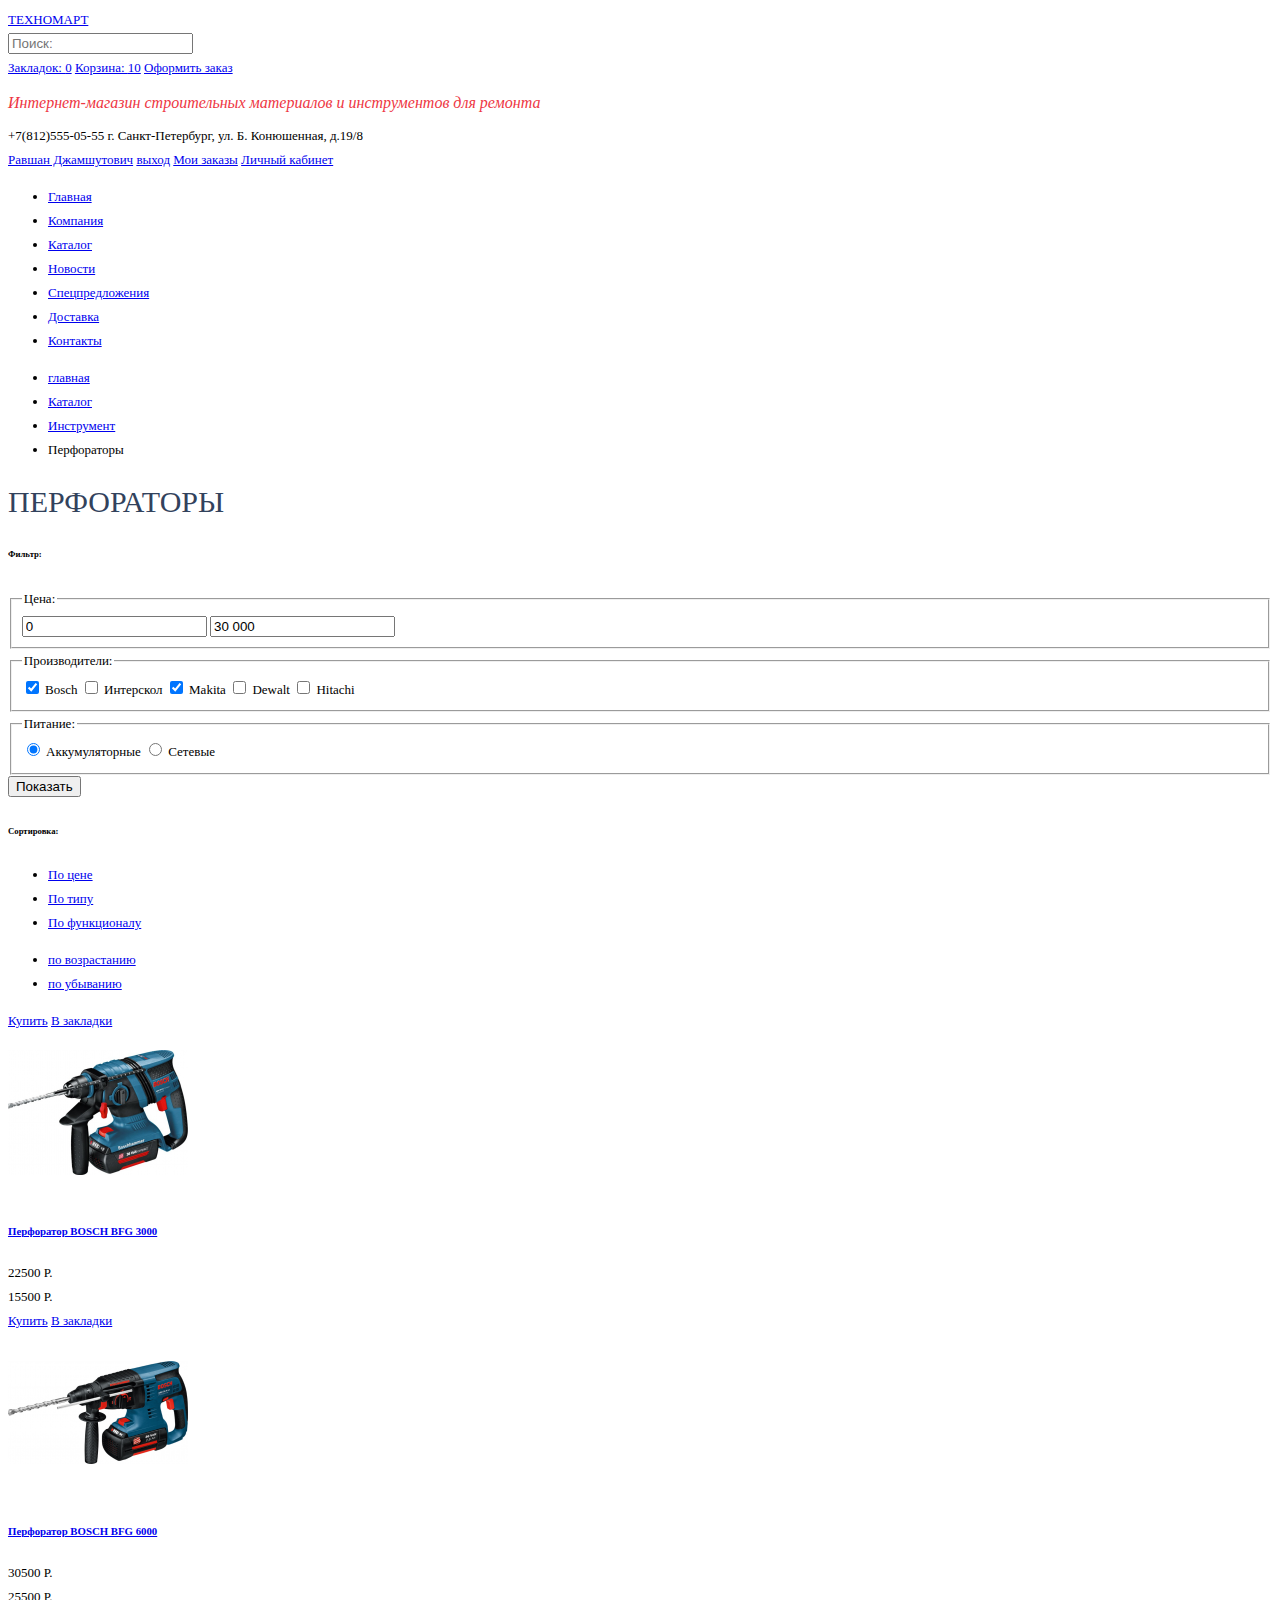
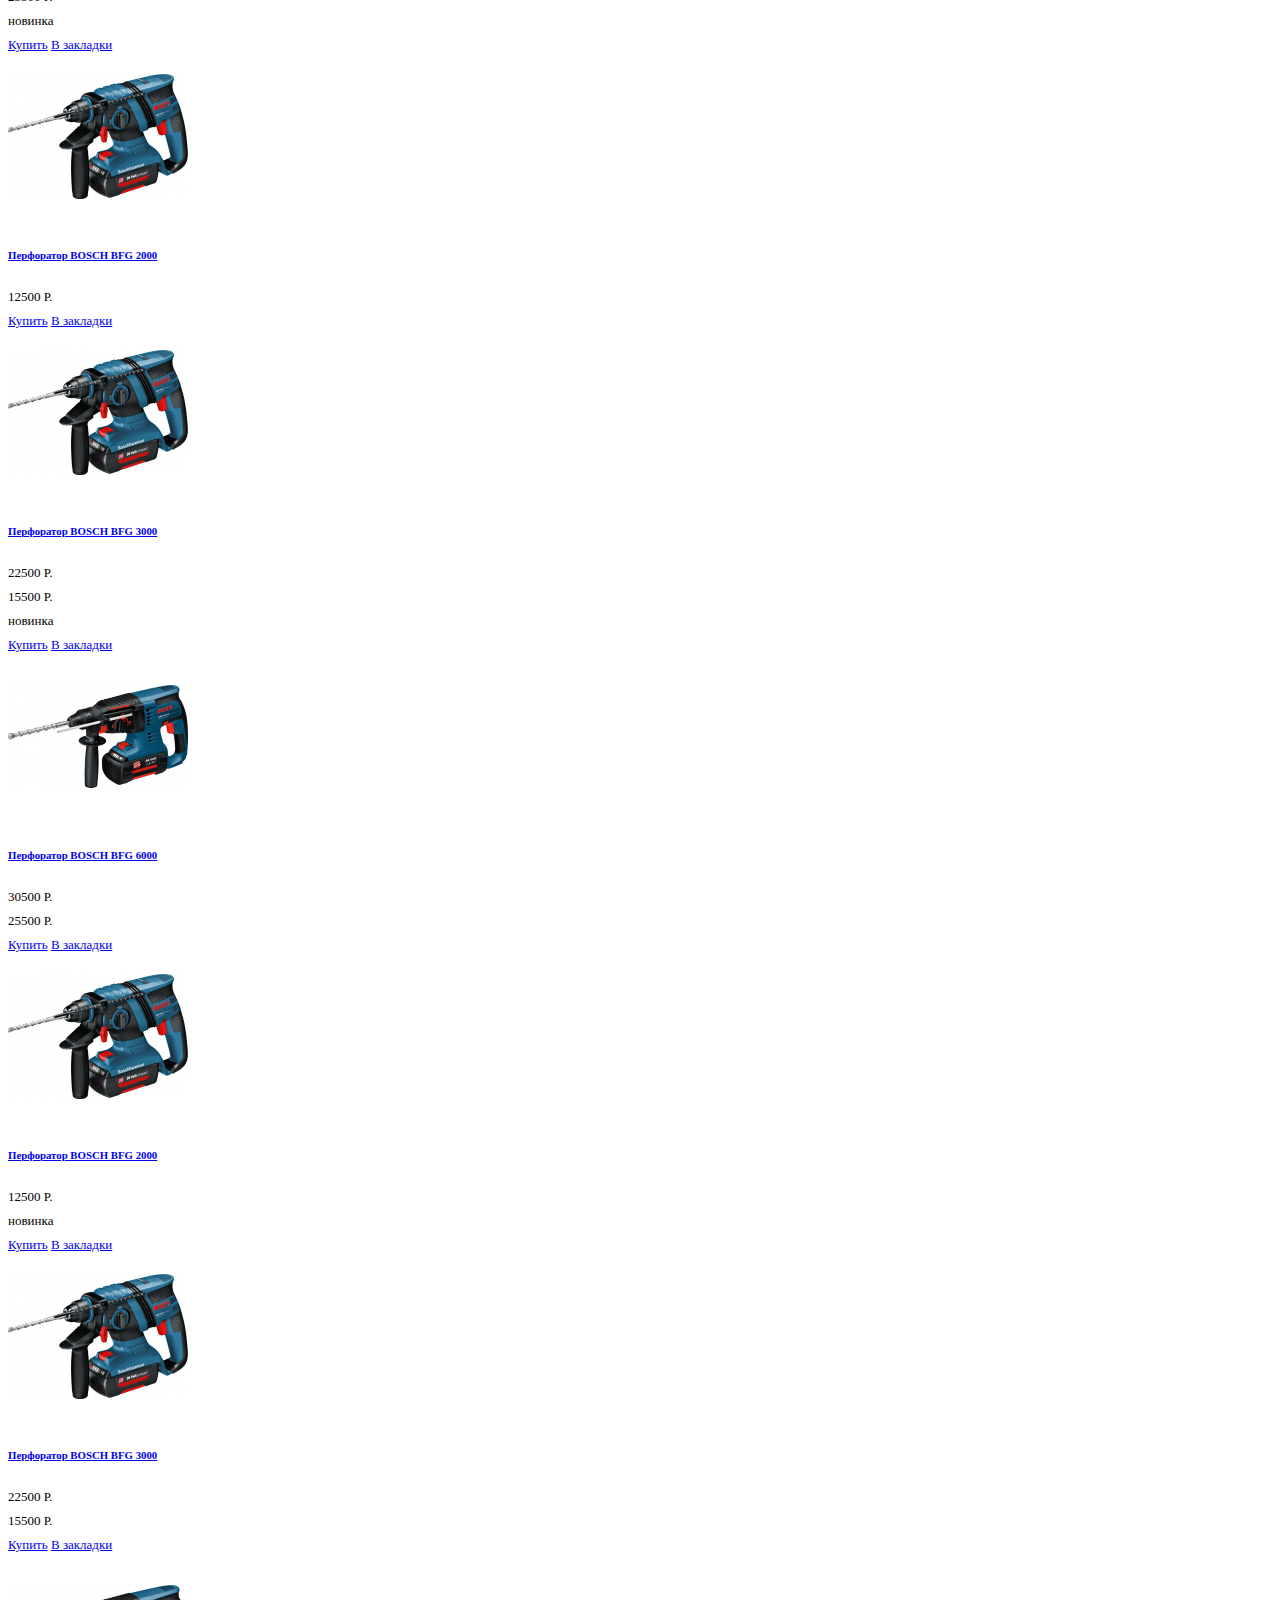
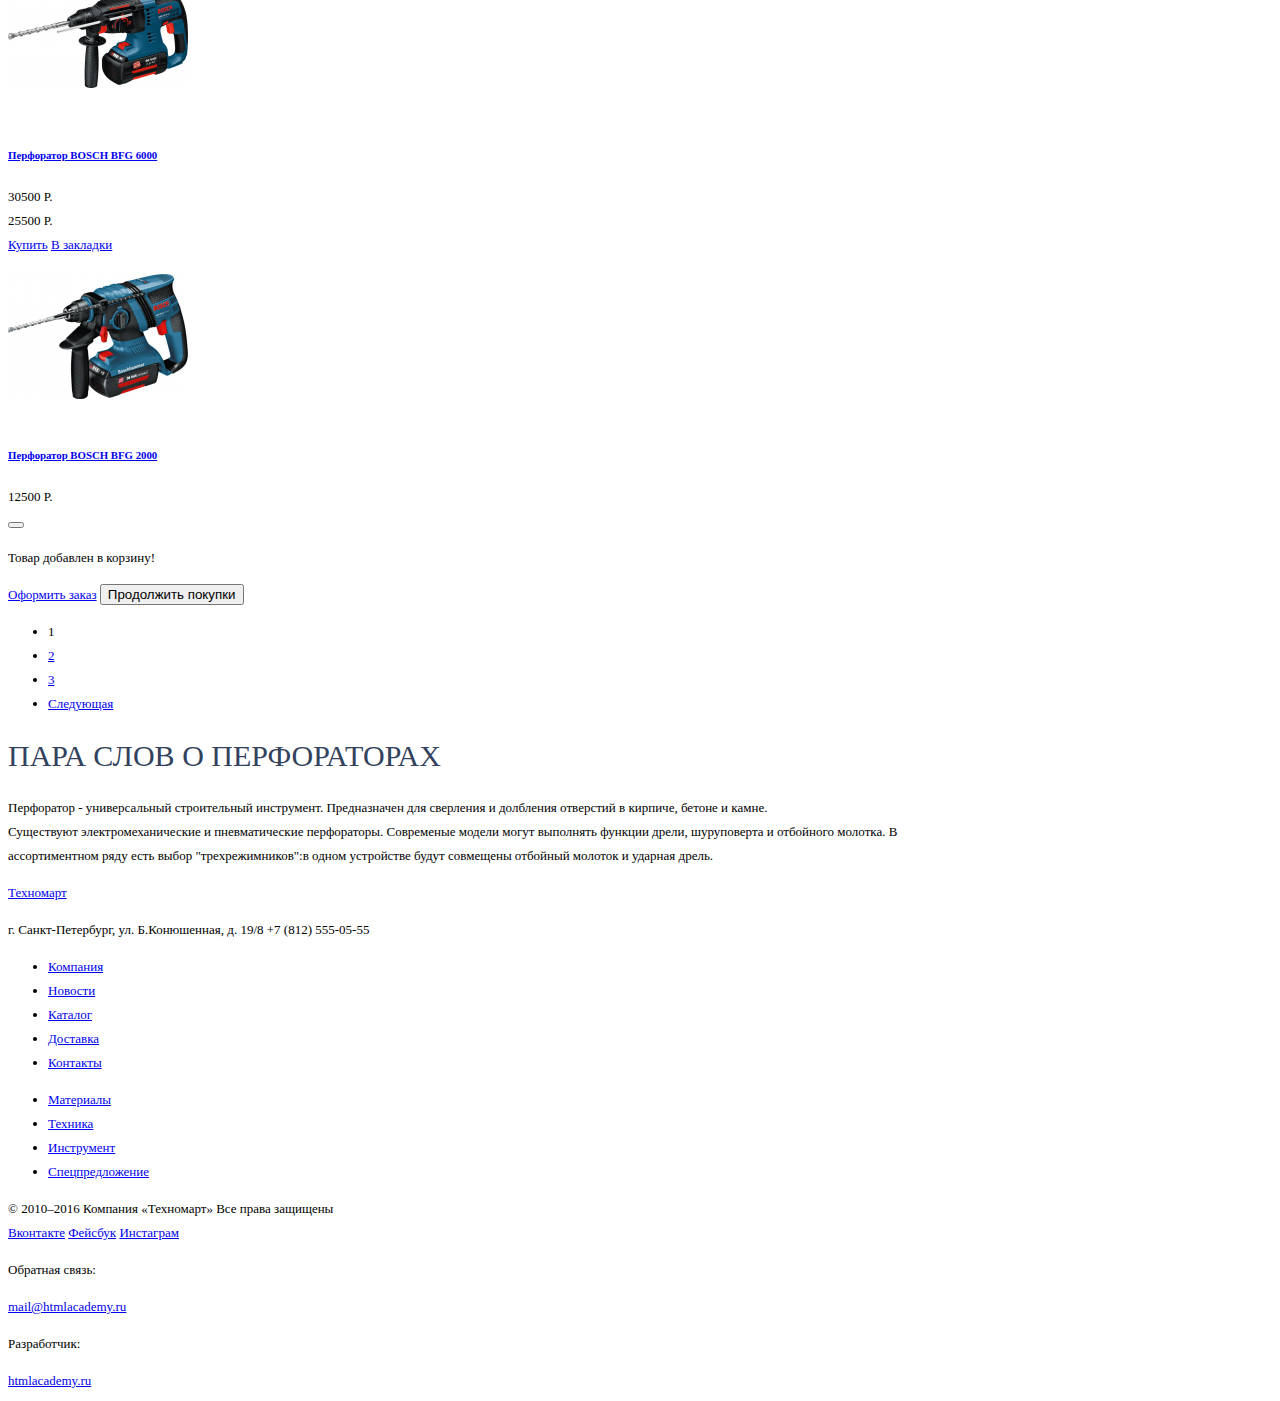
==== commit f1ff9b8e: "Прописала в разметке размеры графических элементов" ====
--- a/catalog.html
+++ b/catalog.html
@@ -149,7 +149,7 @@
               <a href="#" class="add-to-bookmarks">В закладки</a>
             </div>
             <div class="catalog-item-image">
-              <img src="http://placehold.it/150x100" alt="Перфоратор BOSCH BFG 3000">
+              <img src="img/catalog-item-image2.png" width="180" height="160" alt="Перфоратор BOSCH BFG 3000">
             </div>
             <h5 class="catalog-item-title">
               <a href="#">Перфоратор BOSCH BFG 3000</a>
@@ -169,7 +169,7 @@
               <a href="#" class="add-to-bookmarks">В закладки</a>
             </div>
             <div class="catalog-item-image">
-              <img src="http://placehold.it/150x100" alt="Перфоратор BOSCH BFG 6000">
+              <img src="img/catalog-item-image3.png" width="180" height="160" alt="Перфоратор BOSCH BFG 6000">
             </div>
             <h5 class="catalog-item-title">
               <a href="#">Перфоратор BOSCH BFG 6000</a>
@@ -190,7 +190,7 @@
               <a href="#" class="add-to-bookmarks">В закладки</a>
             </div>
             <div class="catalog-item-image">
-              <img src="http://placehold.it/150x100" alt="Перфоратор BOSCH BFG 2000">
+              <img src="img/catalog-item-image2.png" width="180" height="160" alt="Перфоратор BOSCH BFG 2000">
             </div>
             <h5 class="catalog-item-title">
               <a href="#">Перфоратор BOSCH BFG 2000</a>
@@ -209,7 +209,7 @@
               <a href="#" class="add-to-bookmarks">В закладки</a>
             </div>
             <div class="catalog-item-image">
-              <img src="http://placehold.it/150x100" alt="Перфоратор BOSCH BFG 3000">
+              <img src="img/catalog-item-image2.png" width="180" height="160" alt="Перфоратор BOSCH BFG 3000">
             </div>
             <h5 class="catalog-item-title">
               <a href="#">Перфоратор BOSCH BFG 3000</a>
@@ -230,7 +230,7 @@
               <a href="#" class="add-to-bookmarks">В закладки</a>
             </div>
             <div class="catalog-item-image">
-              <img src="http://placehold.it/150x100" alt="Перфоратор BOSCH BFG 6000">
+              <img src="img/catalog-item-image3.png" width="180" height="160" alt="Перфоратор BOSCH BFG 6000">
             </div>
             <h5 class="catalog-item-title">
               <a href="#">Перфоратор BOSCH BFG 6000</a>
@@ -250,7 +250,7 @@
               <a href="#" class="add-to-bookmarks">В закладки</a>
             </div>
             <div class="catalog-item-image">
-              <img src="http://placehold.it/150x100" alt="Перфоратор BOSCH BFG 2000">
+              <img src="img/catalog-item-image2.png" width="180" height="160" alt="Перфоратор BOSCH BFG 2000">
             </div>
             <h5 class="catalog-item-title">
               <a href="#">Перфоратор BOSCH BFG 2000</a>
@@ -270,7 +270,7 @@
               <a href="#" class="add-to-bookmarks">В закладки</a>
             </div>
             <div class="catalog-item-image">
-              <img src="http://placehold.it/150x100" alt="Перфоратор BOSCH BFG 3000">
+              <img src="img/catalog-item-image2.png" width="180" height="160" alt="Перфоратор BOSCH BFG 3000">
             </div>
             <h5 class="catalog-item-title">
               <a href="#">Перфоратор BOSCH BFG 3000</a>
@@ -290,7 +290,7 @@
               <a href="#" class="add-to-bookmarks">В закладки</a>
             </div>
             <div class="catalog-item-image">
-              <img src="http://placehold.it/150x100" alt="Перфоратор BOSCH BFG 6000">
+              <img src="img/catalog-item-image3.png" width="180" height="160" alt="Перфоратор BOSCH BFG 6000">
             </div>
             <h5 class="catalog-item-title">
               <a href="#">Перфоратор BOSCH BFG 6000</a>
@@ -310,7 +310,7 @@
               <a href="#" class="add-to-bookmarks">В закладки</a>
             </div>
             <div class="catalog-item-image">
-              <img src="http://placehold.it/150x100" alt="Перфоратор BOSCH BFG 2000">
+              <img src="img/catalog-item-image2.png" width="180" height="160" alt="Перфоратор BOSCH BFG 2000">
             </div>
             <h5 class="catalog-item-title">
               <a href="#">Перфоратор BOSCH BFG 2000</a>
@@ -328,8 +328,8 @@
         <button class="close"></button>
         <p>Товар добавлен в корзину!</p>
         <div class="field-actions">
-          <a class="btn btn-red" href="#">Оформить заказ</a>
-          <button class="btn btn-white">Продолжить покупки</button>
+          <a class="btn  btn-red" href="#">Оформить заказ</a>
+          <button class="btn  btn-white">Продолжить покупки</button>
         </div>
       </div>
       <ul class="paginator">
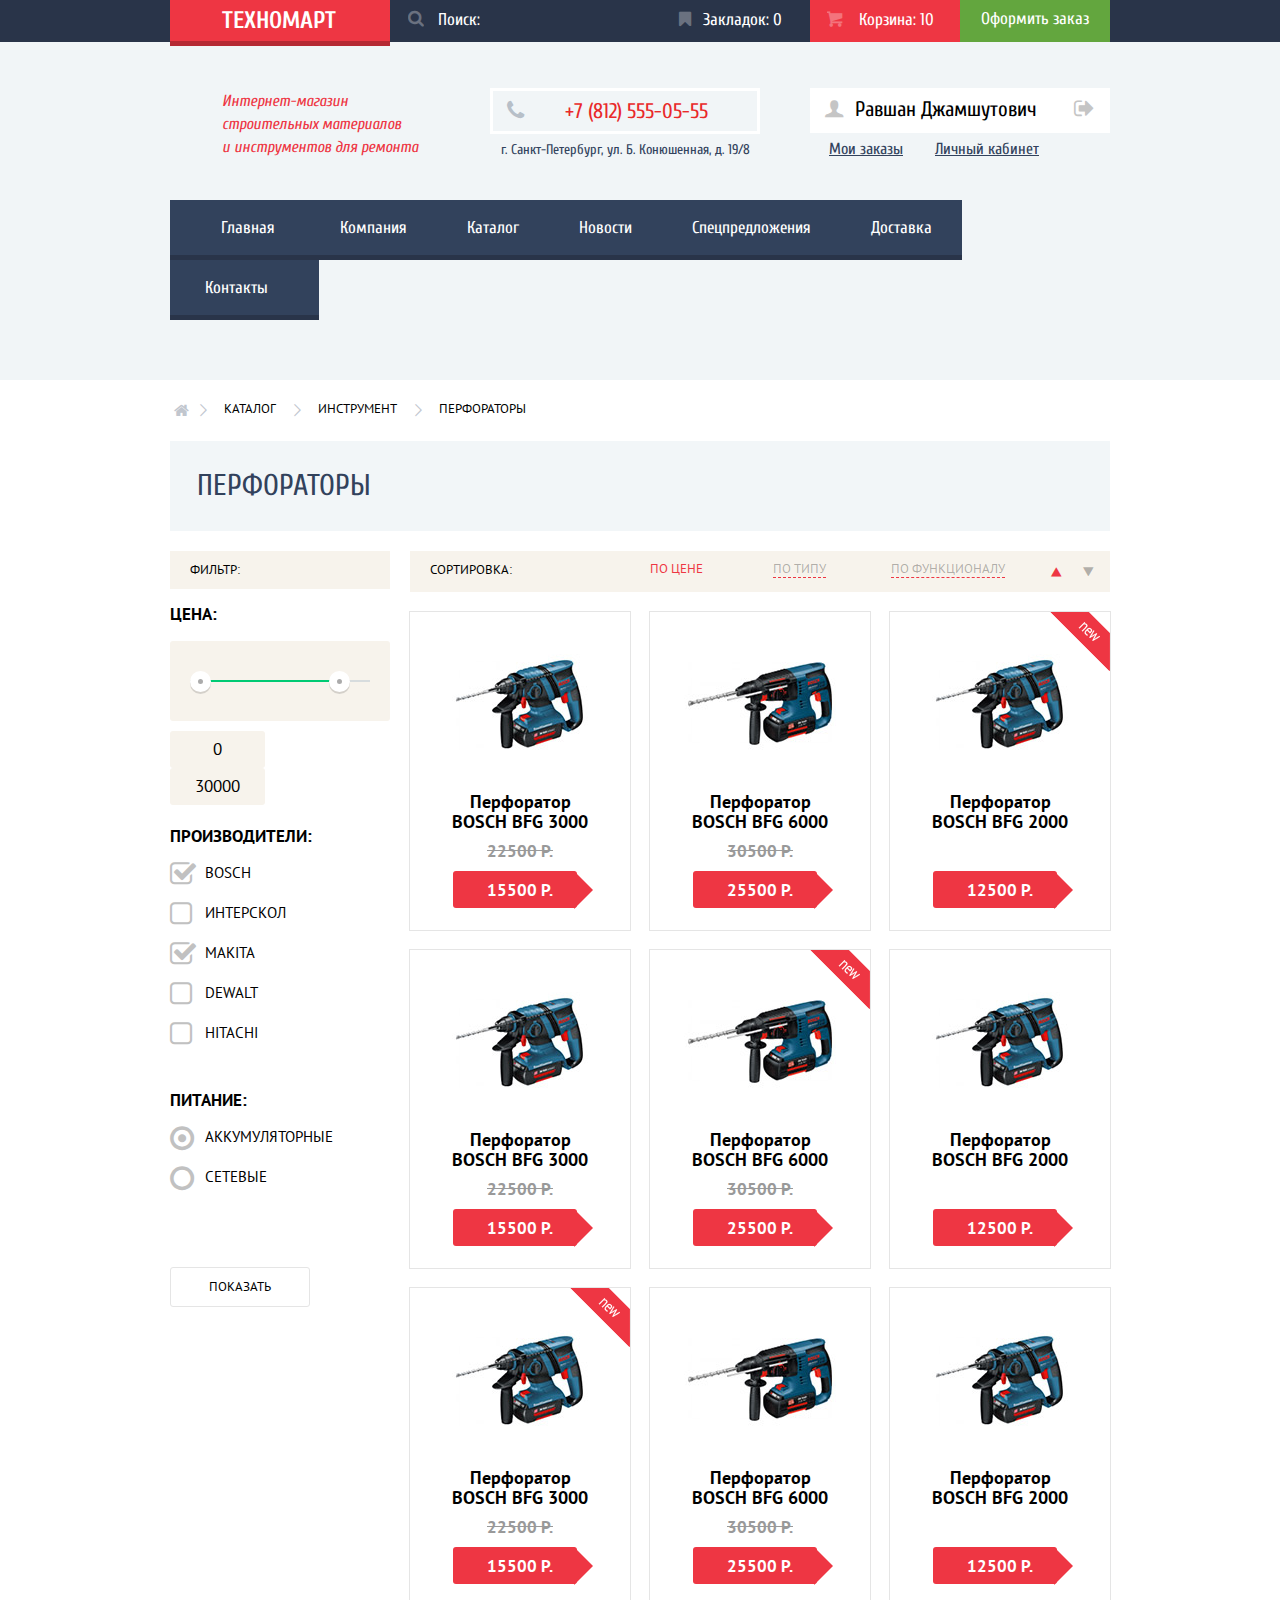
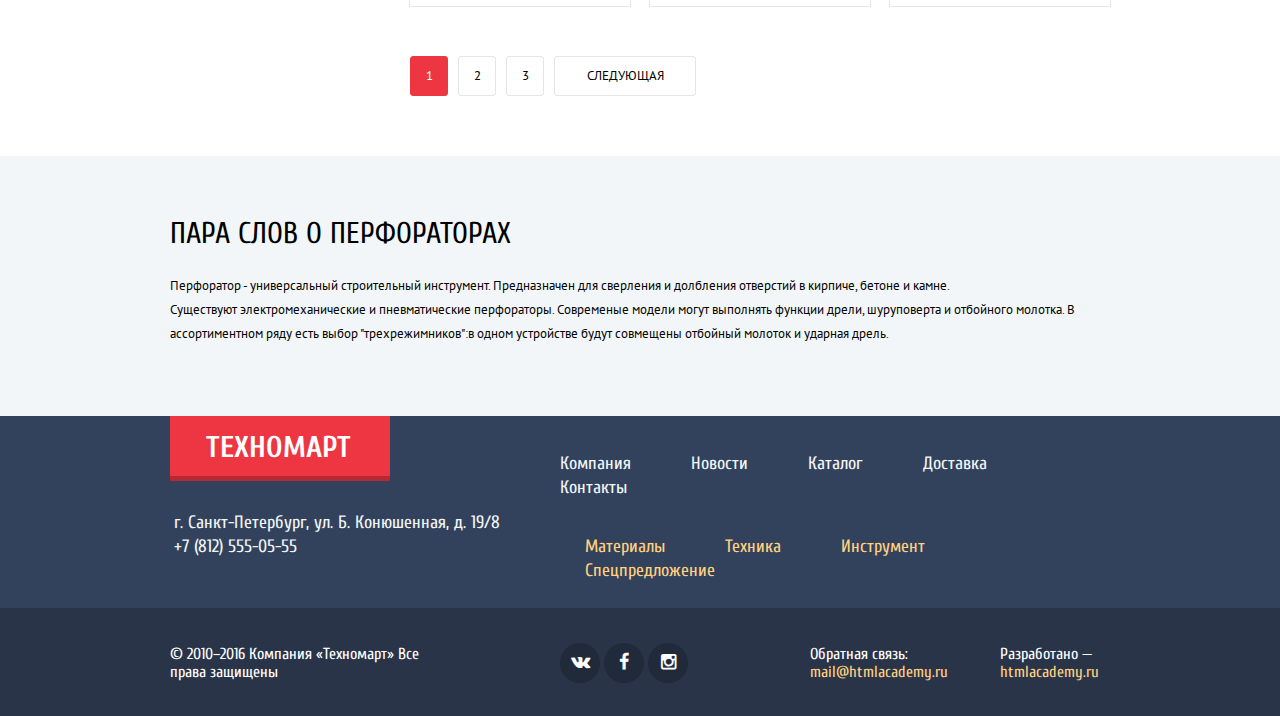
==== commit eab90d65: "Merge branch 'master' of https://github.com/zotovada/79447-technomart" ====
--- a/catalog.html
+++ b/catalog.html
@@ -3,364 +3,376 @@
   <head>
     <meta charset="utf-8">
     <title>Каталог</title>
+    <link href='https://fonts.googleapis.com/css?family=Cuprum:400,400italic&subset=latin,cyrillic' rel='stylesheet' type='text/css'>
+    <link href='https://fonts.googleapis.com/css?family=PT+Sans:400,700&subset=latin,cyrillic' rel='stylesheet' type='text/css'>
+    <link href="css/normalize.css" rel="stylesheet">
     <link href="css/style.css" rel="stylesheet">
   </head>
   <body>
     <header class="main-header">
-      <div class="container">
-        <div class="main-header-top">
+      <div class="main-header-top">
+        <div class="container clearfix">
           <div class="logo  header-logo">
             <a href="index.html">ТЕХНОМАРТ</a>
           </div>
           <form class="form-search" action="https://echo.htmlacademy.ru" method="post">
-            <input type="search" name="search-field" value="" placeholder="Поиск:">
+            <input type="search" name="search-field" id="search-field">
+            <label for="search-field">Поиск:</label>
           </form>
           <div class="user-transactions">
-            <a class="bookmark" href="#">Закладок: <span class="bookmark-quantity">0</span></a>
-            <a class="cart  cart-add" href="#">Корзина: <span class="cart-quantity">10</span></a>
+            <a class="bookmark" href="#">
+              <span class="icon-bookmark"></span>Закладок: <span class="bookmark-quantity">0</span>
+            </a>
+            <a class="cart  cart-add" href="#">
+              <span class="icon-basket"></span>Корзина: <span class="cart-quantity">10</span>
+            </a>
             <a class="btn  btn-green" href="#">Оформить заказ</a>
           </div>
         </div>
-        <div class="main-header-middle">
-          <h1>Интернет-магазин строительных материалов и инструментов для ремонта</h1>
+      </div>
+      <div class="main-header-middle">
+        <div class="container clearfix">
+          <h1><em>Интернет-магазин строительных материалов<br> и инструментов для ремонта</em></h1>
           <div class="header-contact">
-            <span class="header-contact-phone">+7(812)555-05-55</span>
-            г. Санкт-Петербург, ул. Б. Конюшенная, д.19/8
+            <span class="icon-phone"></span>
+            <span class="header-contact-phone">+7 (812) 555-05-55</span>
+            г. Санкт-Петербург, ул. Б. Конюшенная, д. 19/8
           </div>
           <div class="user-block">
-            <a class="username" href="#">Равшан Джамшутович</a>
-            <a class="log-out" href="#">выход</a>
-            <a class="user-orders" href="#">Мои заказы</a>
-            <a class="user-area" href="#">Личный кабинет</a>
+            <div class="log-block">
+              <a class="icon-user" href="#"></a>
+              <a class="user-cabinet" href="#">Равшан Джамшутович</a>
+              <a class="icon-logout" href="#"></a>
+            </div>
+            <div class="user-info">
+              <a class="user-orders" href="#">Мои заказы</a>
+              <a class="user-area" href="#">Личный кабинет</a>
+            </div>
           </div>
         </div>
         <nav class="header-nav">
-          <ul class="header-nav-list">
-            <li class="header-nav-item">
-              <a class="header-nav-link" href="#">Главная</a>
-            </li>
-            <li class="header-nav-item">
-              <a class="header-nav-link" href="#">Компания</a>
-            </li>
-            <li class="header-nav-item">
-              <a class="header-nav-link" href="#">Каталог</a>
-            </li>
-            <li class="header-nav-item">
-              <a class="header-nav-link" href="#">Новости</a>
-            </li>
-            <li class="header-nav-item">
-              <a class="header-nav-link" href="#">Спецпредложения</a>
-            </li>
-            <li class="header-nav-item">
-              <a class="header-nav-link" href="#">Доставка</a>
-            </li>
-            <li class="header-nav-item">
-              <a class="header-nav-link" href="#">Контакты</a>
-            </li>
-          </ul>
+          <div class="container">
+            <ul class="header-nav-list">
+              <li class="header-nav-item">
+                <a class="header-nav-link" href="index.html">Главная</a>
+              </li>
+              <li class="header-nav-item">
+                <a class="header-nav-link" href="#">Компания</a>
+              </li>
+              <li class="header-nav-item  header-nav-item-active">
+                Каталог
+              </li>
+              <li class="header-nav-item">
+                <a class="header-nav-link" href="#">Новости</a>
+              </li>
+              <li class="header-nav-item">
+                <a class="header-nav-link" href="#">Спецпредложения</a>
+              </li>
+              <li class="header-nav-item">
+                <a class="header-nav-link" href="#">Доставка</a>
+              </li>
+              <li class="header-nav-item">
+                <a class="header-nav-link" href="#">Контакты</a>
+              </li>
+            </ul>
+          </div>
         </nav>
       </div>
     </header>
-    <main class="container">
-      <ul class="breadcrumbs">
-        <li>
-          <a class="index" href="index.html">главная</a>
-        </li>
-        <li>
-          <a href="#">Каталог</a>
-        </li>
-        <li>
-          <a href="#">Инструмент</a>
-        </li>
-        <li>
-          Перфораторы
-        </li>
-      </ul>
-      <div class="instrument-title">
-        <h2>Перфораторы</h2>
-      </div>
-      <form class="filters" action="https://echo.htmlacademy.ru" method="post">
-        <h6>Фильтр:</h6>
-        <fieldset class="filter-price">
-          <legend>Цена:</legend>
-          <div class="range-controls">
-            <div class="scale">
-              <div class="bar"></div>
-            </div>
-            <div class="toggle  min-toggle"></div>
-            <div class="toggle  max-toggle"></div>
-          </div>
-          <div class="price-controls">
-            <input class="min-price" name="min-price" type="text" value="0">
-            <input class="max-price" name="max-price" type="text" value="30 000">
-          </div>
-        </fieldset>
-        <fieldset class="filter-brand">
-          <legend>Производители:</legend>
-          <input type="checkbox" name="bosch" id="bosch" checked>
-          <label for="bosch">Bosch</label>
-          <input type="checkbox" name="interskol" id="interskol">
-          <label for="interskol">Интерскол</label>
-          <input type="checkbox" name="makita" id="makita" checked>
-          <label for="makita">Makita</label>
-          <input type="checkbox" name="dewalt" id="dewalt">
-          <label for="dewalt">Dewalt</label>
-          <input type="checkbox" name="hitachi" id="hitachi">
-          <label for="hitachi">Hitachi</label>
-        </fieldset>
-        <fieldset class="filter-battery">
-          <legend>Питание:</legend>
-          <input type="radio" value="accumulator" id="accumulator" checked>
-          <label for="accumulator">Аккумуляторные</label>
-          <input type="radio" value="network" id="network">
-          <label for="network">Сетевые</label>
-        </fieldset>
-        <input type="submit" value="Показать">
-      </form>
-      <div class="catalog">
-        <div class="sorting">
-          <h6>Сортировка:</h6>
-          <ul class="sort-types">
-            <li>
-              <a class="sort-type" href="#">По цене</a>
-            </li>
-            <li>
-              <a class="sort-type" href="#">По типу</a>
-            </li>
-            <li>
-              <a class="sort-type" href="#">По функционалу</a>
-            </li>
-          </ul>
-          <ul class="sort-arrows">
-            <li>
-              <a class="sort-arrow  sort-arrow-up  sort-arrow-active" href="#">по возрастанию</a>
-            </li>
-            <li>
-              <a class="sort-arrow  sort-arrow-down" href="#">по убыванию</a>
-            </li>
-          </ul>
-        </div>
-        <div class="catalog-items">
-          <div class="catalog-item">
-            <div class="flag-new">
-            </div>
-            <div class="catalog-item-actions">
-              <a href="#" class="buy">Купить</a>
-              <a href="#" class="add-to-bookmarks">В закладки</a>
-            </div>
-            <div class="catalog-item-image">
-              <img src="img/catalog-item-image2.png" width="180" height="160" alt="Перфоратор BOSCH BFG 3000">
-            </div>
-            <h5 class="catalog-item-title">
-              <a href="#">Перфоратор BOSCH BFG 3000</a>
-            </h5>
-            <div class="previous-price">
-              22500 Р.
-            </div>
-            <div class="new-price">
-              15500 Р.
-            </div>
-          </div>
-          <div class="catalog-item">
-            <div class="flag-new">
-            </div>
-            <div class="catalog-item-actions">
-              <a href="#" class="buy">Купить</a>
-              <a href="#" class="add-to-bookmarks">В закладки</a>
-            </div>
-            <div class="catalog-item-image">
-              <img src="img/catalog-item-image3.png" width="180" height="160" alt="Перфоратор BOSCH BFG 6000">
-            </div>
-            <h5 class="catalog-item-title">
-              <a href="#">Перфоратор BOSCH BFG 6000</a>
-            </h5>
-            <div class="previous-price">
-              30500 Р.
-            </div>
-            <div class="new-price">
-              25500 Р.
-            </div>
-          </div>
-          <div class="catalog-item">
-            <div class="flag-new  flag-new-active">
-              новинка
-            </div>
-            <div class="catalog-item-actions">
-              <a href="#" class="buy">Купить</a>
-              <a href="#" class="add-to-bookmarks">В закладки</a>
-            </div>
-            <div class="catalog-item-image">
-              <img src="img/catalog-item-image2.png" width="180" height="160" alt="Перфоратор BOSCH BFG 2000">
-            </div>
-            <h5 class="catalog-item-title">
-              <a href="#">Перфоратор BOSCH BFG 2000</a>
-            </h5>
-            <div class="previous-price">
-            </div>
-            <div class="new-price">
-              12500 Р.
-            </div>
-          </div>
-          <div class="catalog-item">
-            <div class="flag-new">
-            </div>
-            <div class="catalog-item-actions">
-              <a href="#" class="buy">Купить</a>
-              <a href="#" class="add-to-bookmarks">В закладки</a>
-            </div>
-            <div class="catalog-item-image">
-              <img src="img/catalog-item-image2.png" width="180" height="160" alt="Перфоратор BOSCH BFG 3000">
-            </div>
-            <h5 class="catalog-item-title">
-              <a href="#">Перфоратор BOSCH BFG 3000</a>
-            </h5>
-            <div class="previous-price">
-              22500 Р.
-            </div>
-            <div class="new-price">
-              15500 Р.
-            </div>
-          </div>
-          <div class="catalog-item">
-            <div class="flag-new  flag-new-active">
-              новинка
-            </div>
-            <div class="catalog-item-actions">
-              <a href="#" class="buy">Купить</a>
-              <a href="#" class="add-to-bookmarks">В закладки</a>
-            </div>
-            <div class="catalog-item-image">
-              <img src="img/catalog-item-image3.png" width="180" height="160" alt="Перфоратор BOSCH BFG 6000">
-            </div>
-            <h5 class="catalog-item-title">
-              <a href="#">Перфоратор BOSCH BFG 6000</a>
-            </h5>
-            <div class="previous-price">
-              30500 Р.
-            </div>
-            <div class="new-price">
-              25500 Р.
-            </div>
-          </div>
-          <div class="catalog-item">
-            <div class="flag-new">
-            </div>
-            <div class="catalog-item-actions">
-              <a href="#" class="buy">Купить</a>
-              <a href="#" class="add-to-bookmarks">В закладки</a>
-            </div>
-            <div class="catalog-item-image">
-              <img src="img/catalog-item-image2.png" width="180" height="160" alt="Перфоратор BOSCH BFG 2000">
-            </div>
-            <h5 class="catalog-item-title">
-              <a href="#">Перфоратор BOSCH BFG 2000</a>
-            </h5>
-            <div class="previous-price">
-            </div>
-            <div class="new-price">
-              12500 Р.
-            </div>
-          </div>
-          <div class="catalog-item">
-            <div class="flag-new  flag-new-active">
-              новинка
-            </div>
-            <div class="catalog-item-actions">
-              <a href="#" class="buy">Купить</a>
-              <a href="#" class="add-to-bookmarks">В закладки</a>
-            </div>
-            <div class="catalog-item-image">
-              <img src="img/catalog-item-image2.png" width="180" height="160" alt="Перфоратор BOSCH BFG 3000">
-            </div>
-            <h5 class="catalog-item-title">
-              <a href="#">Перфоратор BOSCH BFG 3000</a>
-            </h5>
-            <div class="previous-price">
-              22500 Р.
-            </div>
-            <div class="new-price">
-              15500 Р.
-            </div>
-          </div>
-          <div class="catalog-item">
-            <div class="flag-new">
-            </div>
-            <div class="catalog-item-actions">
-              <a href="#" class="buy">Купить</a>
-              <a href="#" class="add-to-bookmarks">В закладки</a>
-            </div>
-            <div class="catalog-item-image">
-              <img src="img/catalog-item-image3.png" width="180" height="160" alt="Перфоратор BOSCH BFG 6000">
-            </div>
-            <h5 class="catalog-item-title">
-              <a href="#">Перфоратор BOSCH BFG 6000</a>
-            </h5>
-            <div class="previous-price">
-              30500 Р.
-            </div>
-            <div class="new-price">
-              25500 Р.
-            </div>
-          </div>
-          <div class="catalog-item">
-            <div class="flag-new">
-            </div>
-            <div class="catalog-item-actions">
-              <a href="#" class="buy">Купить</a>
-              <a href="#" class="add-to-bookmarks">В закладки</a>
-            </div>
-            <div class="catalog-item-image">
-              <img src="img/catalog-item-image2.png" width="180" height="160" alt="Перфоратор BOSCH BFG 2000">
-            </div>
-            <h5 class="catalog-item-title">
-              <a href="#">Перфоратор BOSCH BFG 2000</a>
-            </h5>
-            <div class="previous-price">
-            </div>
-            <div class="new-price">
-              12500 Р.
-            </div>
-          </div>
-        </div>
-      </div>
-      <div class="cart-add-field">
-        <div class="check-icon"></div>
-        <button class="close"></button>
-        <p>Товар добавлен в корзину!</p>
-        <div class="field-actions">
-          <a class="btn  btn-red" href="#">Оформить заказ</a>
-          <button class="btn  btn-white">Продолжить покупки</button>
-        </div>
-      </div>
-      <ul class="paginator">
-        <li class="current">
-          1
-        </li>
-        <li>
-          <a href="#">2</a>
-        </li>
-        <li>
-          <a href="#">3</a>
-        </li>
-        <li>
-          <a href="#">Следующая</a>
-        </li>
-      </ul>
+    <main>
+      <div class="container">
+        <ul class="breadcrumbs">
+          <li>
+            <a class="icon-home" href="index.html"></a>
+          </li>
+          <li>
+            <a href="#">Каталог</a>
+          </li>
+          <li>
+            <a href="#">Инструмент</a>
+          </li>
+          <li>
+            Перфораторы
+          </li>
+        </ul>
+        <div class="product-card-title">
+          <h2 class="instrument-title">Перфораторы</h2>
+        </div>
+        <div class="catalog-content clearfix">
+          <form class="filters" action="https://echo.htmlacademy.ru" method="post">
+            <h6 class="filters-title">Фильтр:</h6>
+            <div class="filter-price">
+              <div class="filter-type-title">Цена:</div>
+              <div class="range-control">
+                <div class="scale">
+                  <div class="bar"></div>
+                </div>
+                <div class="toggle  min-toggle"></div>
+                <div class="toggle  max-toggle"></div>
+              </div>
+              <div class="price-controls">
+                <input class="min-price" name="min-price" type="text" value="0">
+                <input class="max-price" name="max-price" type="text" value="30000">
+              </div>
+            </div>
+            <fieldset class="filter-brand">
+              <legend class="filter-type-title">Производители:</legend>
+              <input type="checkbox" name="bosch" id="bosch" checked>
+              <label for="bosch">Bosch</label>
+              <input type="checkbox" name="interskol" id="interskol">
+              <label for="interskol">Интерскол</label>
+              <input type="checkbox" name="makita" id="makita" checked>
+              <label for="makita">Makita</label>
+              <input type="checkbox" name="dewalt" id="dewalt">
+              <label for="dewalt">Dewalt</label>
+              <input type="checkbox" name="hitachi" id="hitachi">
+              <label for="hitachi">Hitachi</label>
+            </fieldset>
+            <fieldset class="filter-battery">
+              <legend class="filter-type-title">Питание:</legend>
+              <input type="radio" name="battery" value="accumulator" id="accumulator" checked>
+              <label for="accumulator">Аккумуляторные</label>
+              <input type="radio" name="battery" value="network" id="network">
+              <label for="network">Сетевые</label>
+            </fieldset>
+            <input class="btn  btn-white" type="submit" value="Показать">
+          </form>
+          <div class="catalog">
+            <div class="sorting">
+              <h6 class="sorting-title">Сортировка:</h6>
+              <ul class="sort-types">
+                <li class="sort-type  sort-type-active">
+                  По цене
+                </li>
+                <li class="sort-type">
+                  <a href="#">По типу</a>
+                </li>
+                <li class="sort-type">
+                  <a href="#">По функционалу</a>
+                </li>
+              </ul>
+              <ul class="sort-arrows">
+                <li class="sort-arrow  sort-arrow-active">
+                  <span class="icon-up-dir"></span>
+                </li>
+                <li class="sort-arrow">
+                  <a class="icon-down-dir" href="#"></a>
+                </li>
+              </ul>
+            </div>
+            <div class="catalog-items clearfix">
+              <div class="catalog-item">
+                <div class="flag-new">
+                </div>
+                <div class="catalog-item-actions">
+                  <a href="#" class="btn  btn-green">Купить</a>
+                  <a href="#" class="btn  add-to-bookmarks">В закладки</a>
+                </div>
+                <div class="catalog-item-image">
+                  <img src="img/catalog-item-image2.jpg" width="184" height="164" alt="Перфоратор BOSCH BFG 3000">
+                </div>
+                <h5 class="catalog-item-title">
+                  <a href="#">Перфоратор BOSCH BFG 3000</a>
+                </h5>
+                <div class="previous-price">
+                  22500 Р.
+                </div>
+                <div class="new-price">
+                  15500 Р.
+                </div>
+              </div>
+              <div class="catalog-item">
+                <div class="flag-new">
+                </div>
+                <div class="catalog-item-actions">
+                  <a href="#" class="btn  btn-green">Купить</a>
+                  <a href="#" class="btn  add-to-bookmarks">В закладки</a>
+                </div>
+                <div class="catalog-item-image">
+                  <img src="img/catalog-item-image3.jpg" width="184" height="164" alt="Перфоратор BOSCH BFG 6000">
+                </div>
+                <h5 class="catalog-item-title">
+                  <a href="#">Перфоратор BOSCH BFG 6000</a>
+                </h5>
+                <div class="previous-price">
+                  30500 Р.
+                </div>
+                <div class="new-price">
+                  25500 Р.
+                </div>
+              </div>
+              <div class="catalog-item">
+                <div class="flag-new  flag-new-active">
+                </div>
+                <div class="catalog-item-actions">
+                  <a href="#" class="btn  btn-green">Купить</a>
+                  <a href="#" class="btn  add-to-bookmarks">В закладки</a>
+                </div>
+                <div class="catalog-item-image">
+                  <img src="img/catalog-item-image2.jpg" width="184" height="164" alt="Перфоратор BOSCH BFG 2000">
+                </div>
+                <h5 class="catalog-item-title">
+                  <a href="#">Перфоратор BOSCH BFG 2000</a>
+                </h5>
+                <div class="previous-price">
+                </div>
+                <div class="new-price">
+                  12500 Р.
+                </div>
+              </div>
+              <div class="catalog-item">
+                <div class="flag-new">
+                </div>
+                <div class="catalog-item-actions">
+                  <a href="#" class="btn  btn-green">Купить</a>
+                  <a href="#" class="btn  add-to-bookmarks">В закладки</a>
+                </div>
+                <div class="catalog-item-image">
+                  <img src="img/catalog-item-image2.jpg" width="184" height="164" alt="Перфоратор BOSCH BFG 3000">
+                </div>
+                <h5 class="catalog-item-title">
+                  <a href="#">Перфоратор BOSCH BFG 3000</a>
+                </h5>
+                <div class="previous-price">
+                  22500 Р.
+                </div>
+                <div class="new-price">
+                  15500 Р.
+                </div>
+              </div>
+              <div class="catalog-item">
+                <div class="flag-new  flag-new-active">
+                </div>
+                <div class="catalog-item-actions">
+                  <a href="#" class="btn  btn-green">Купить</a>
+                  <a href="#" class="btn  add-to-bookmarks">В закладки</a>
+                </div>
+                <div class="catalog-item-image">
+                  <img src="img/catalog-item-image3.jpg" width="184" height="164" alt="Перфоратор BOSCH BFG 6000">
+                </div>
+                <h5 class="catalog-item-title">
+                  <a href="#">Перфоратор BOSCH BFG 6000</a>
+                </h5>
+                <div class="previous-price">
+                  30500 Р.
+                </div>
+                <div class="new-price">
+                  25500 Р.
+                </div>
+              </div>
+              <div class="catalog-item">
+                <div class="flag-new">
+                </div>
+                <div class="catalog-item-actions">
+                  <a href="#" class="btn  btn-green">Купить</a>
+                  <a href="#" class="btn  add-to-bookmarks">В закладки</a>
+                </div>
+                <div class="catalog-item-image">
+                  <img src="img/catalog-item-image2.jpg" width="184" height="164" alt="Перфоратор BOSCH BFG 2000">
+                </div>
+                <h5 class="catalog-item-title">
+                  <a href="#">Перфоратор BOSCH BFG 2000</a>
+                </h5>
+                <div class="previous-price">
+                </div>
+                <div class="new-price">
+                  12500 Р.
+                </div>
+              </div>
+              <div class="catalog-item">
+                <div class="flag-new  flag-new-active">
+                </div>
+                <div class="catalog-item-actions">
+                  <a href="#" class="btn  btn-green">Купить</a>
+                  <a href="#" class="btn  add-to-bookmarks">В закладки</a>
+                </div>
+                <div class="catalog-item-image">
+                  <img src="img/catalog-item-image2.jpg" width="184" height="164" alt="Перфоратор BOSCH BFG 3000">
+                </div>
+                <h5 class="catalog-item-title">
+                  <a href="#">Перфоратор BOSCH BFG 3000</a>
+                </h5>
+                <div class="previous-price">
+                  22500 Р.
+                </div>
+                <div class="new-price">
+                  15500 Р.
+                </div>
+              </div>
+              <div class="catalog-item">
+                <div class="flag-new">
+                </div>
+                <div class="catalog-item-actions">
+                  <a href="#" class="btn  btn-green">Купить</a>
+                  <a href="#" class="btn  add-to-bookmarks">В закладки</a>
+                </div>
+                <div class="catalog-item-image">
+                  <img src="img/catalog-item-image3.jpg" width="184" height="164" alt="Перфоратор BOSCH BFG 6000">
+                </div>
+                <h5 class="catalog-item-title">
+                  <a href="#">Перфоратор BOSCH BFG 6000</a>
+                </h5>
+                <div class="previous-price">
+                  30500 Р.
+                </div>
+                <div class="new-price">
+                  25500 Р.
+                </div>
+              </div>
+              <div class="catalog-item">
+                <div class="flag-new">
+                </div>
+                <div class="catalog-item-actions">
+                  <a href="#" class="btn  btn-green">Купить</a>
+                  <a href="#" class="btn  add-to-bookmarks">В закладки</a>
+                </div>
+                <div class="catalog-item-image">
+                  <img src="img/catalog-item-image2.jpg" width="184" height="164" alt="Перфоратор BOSCH BFG 2000">
+                </div>
+                <h5 class="catalog-item-title">
+                  <a href="#">Перфоратор BOSCH BFG 2000</a>
+                </h5>
+                <div class="previous-price">
+                </div>
+                <div class="new-price">
+                  12500 Р.
+                </div>
+              </div>
+            </div>
+            <ul class="catalog-paginator">
+              <li class="btn  btn-white btn-white-active">
+                1
+              </li>
+              <li class="btn  btn-white">
+                <a href="#">2</a>
+              </li>
+              <li class="btn  btn-white">
+                <a href="#">3</a>
+              </li>
+              <li class="btn  btn-white">
+                <a href="#">Следующая</a>
+              </li>
+            </ul>
+          </div>
+        </div>
+      </div>
       <div class="instrument-info">
-        <h2>Пара слов о перфораторах</h2>
-        <p>Перфоратор - универсальный строительный инструмент. Предназначен для сверления и долбления отверстий в кирпиче, бетоне и камне.<br>
-        Существуют электромеханические и пневматические перфораторы. Современые модели могут выполнять функции дрели, шуруповерта и отбойного молотка. В<br> ассортиментном ряду есть выбор "трехрежимников":в одном устройстве будут совмещены отбойный молоток и ударная дрель.
-        </p>
+        <div class="container">
+          <h2 class="instrument-info-title">Пара слов о перфораторах</h2>
+          <p>Перфоратор - универсальный строительный инструмент. Предназначен для сверления и долбления отверстий в кирпиче, бетоне и камне.<br>
+          Существуют электромеханические и пневматические перфораторы. Современые модели могут выполнять функции дрели, шуруповерта и отбойного молотка. В<br> ассортиментном ряду есть выбор "трехрежимников":в одном устройстве будут совмещены отбойный молоток и ударная дрель.
+          </p>
+        </div>
       </div>
     </main>
     <footer class="main-footer">
-      <div class="container">
-        <div class="main-footer-top">
+      <div class="main-footer-top">
+        <div class="container clearfix">
           <div class="footer-contact">
             <div class="logo  footer-logo">
-              <a href="index.html">Техномарт</a>
-            </div>
-            <p>г. Санкт-Петербург, ул. Б.Конюшенная, д. 19/8
+              <a href="index.html">ТЕХНОМАРТ</a>
+            </div>
+            <p>г. Санкт-Петербург, ул. Б. Конюшенная, д. 19/8
             +7 (812) 555-05-55</p>
           </div>
           <div class="footer-nav">
@@ -372,7 +384,7 @@
                 <a href="#">Новости</a>
               </li>
               <li>
-                <a href="#">Каталог</a>
+                <a href="catalog.html">Каталог</a>
               </li>
               <li>
                 <a href="#">Доставка</a>
@@ -397,26 +409,48 @@
             </ul>
           </div>
         </div>
-        <div class="main-footer-bottom">
+      </div>
+      <div class="main-footer-bottom">
+        <div class="container clearfix">
           <div class="copy-rights">
             © 2010–2016 Компания «Техномарт»
             Все права защищены
           </div>
           <div class="social">
-            <a class="icon  icon-vk" href="#">Вконтакте</a>
-            <a class="icon  icon-facebook" href="#">Фейсбук</a>
-            <a class="icon  icon-instagram" href="#">Инстаграм</a>
+            <a class="icon  icon-vk" href="#"></a>
+            <a class="icon  icon-facebook" href="#"></a>
+            <a class="icon  icon-instagramm" href="#"></a>
           </div>
           <div class="feedback">
-            <p>Обратная связь:</p>
+            Обратная связь:
             <a href="mailto:mail@htmlacademy.ru">mail@htmlacademy.ru</a>
           </div>
           <div class="developer">
-            <p>Разработчик:</p>
+            Разработано —
             <a href="https://htmlacademy.ru/">htmlacademy.ru</a>
           </div>
         </div>
       </div>
     </footer>
+    <div class="contact-field modal">
+      <form class="contact-form" action="https://echo.htmlacademy.ru" method="post">
+        <div class="contact-form-item">
+          <label for="contact-username">Ваше имя:</label>
+          <input type="text" name="username" id="contact-username" placeholder="Представьтесь, пожалуйста">
+        </div>
+        <div class="contact-form-item">
+          <label for="contact-email">Ваш e-mail:</label>
+          <input type="email" name="email" id="contact-email" placeholder="Для отправки ответа">
+        </div>
+        <div class="contact-form-textarea">
+          <label for="contact-text">Текст письма:</label>
+          <textarea name="letter" id="contact-text">В свободной форме</textarea>
+        </div>
+        <div class="field-actions">
+          <input class="btn  btn-red" type="submit" value="Отправить">
+        </div>
+        <div class="close"></div>
+      </form>
+    </div>
   </body>
 </html>
--- a/css/style.css
+++ b/css/style.css
@@ -3,21 +3,1690 @@
   line-height: 24px;
   color: #000000;
   font-weight: normal;
-  font-family: "PT Sans";
-}
+  font-family: "PT Sans", "Arial", sans-serif;
+}
+
+@font-face {
+  font-weight: normal;
+  font-style: normal;
+
+  font-family: "symbols-technomart";
+  src: url("../fonts/symbols-technomart.woff") format("woff"),
+       url("../fonts/symbols-technomart.woff2") format("woff2");
+}
+
+[class^="icon-"]::before,
+[class*=" icon-"]::before {
+  display: inline-block;
+  width: 1em;
+  margin-right: 0.2em;
+  margin-left: 0.2em;
+
+  font-weight: normal;
+  line-height: 1em;
+  font-family: "symbols-technomart";
+  text-align: center;
+  text-transform: none;
+  text-decoration: inherit;
+  font-style: normal;
+  font-variant: normal;
+
+  speak: none;
+}
+
+.icon-left::before { content: "\3c"; } /* "&lt;" */
+.icon-right::before { content: "\3e"; } /* "&gt;" */
+.icon-basket::before { content: "\62"; } /* "b" */
+.icon-facebook::before { content: "\66"; } /* "f" */
+.icon-twitter::before { content: "\74"; } /* "t" */
+.icon-vk::before { content: "\76"; } /* "v" */
+.icon-up::before { content: "\2c4"; } /* "ЋД" */
+.icon-down::before { content: "\2c5"; } /* "ЋЕ" */
+.icon-left-big::before { content: "\2190"; } /* "вЖР" */
+.icon-right-big::before { content: "\2192"; } /* "вЖТ" */
+.icon-login::before { content: "\2386"; } /* "вОЖ" */
+.icon-logout::before { content: "\241b"; } /* "вРЫ" */
+.icon-up-dir::before { content: "\25b2"; } /* "вЦ≤" */
+.icon-down-dir::before { content: "\25bc"; } /* "вЦЉ" */
+.icon-circle::before { content: "\25cb"; } /* "вЧЛ" */
+.icon-circle-dot::before { content: "\25cf"; } /* "вЧП" */
+.icon-star::before { content: "\2605"; } /* "вШЕ" */
+.icon-check-off::before { content: "\2610"; } /* "вШР" */
+.icon-check-on::before { content: "\2611"; } /* "вШС" */
+.icon-youtube::before { content: "\f39e"; } /* "пОЮ" */
+.icon-home::before { content: "\1f3e0"; } /* "\1f3e0" */
+.icon-user::before { content: "\1f468"; } /* "\1f468" */
+.icon-phone::before { content: "\1f4de"; } /* "\1f4de" */
+.icon-instagramm::before { content: "\1f4f7"; } /* "\1f4f7" */
+.icon-search::before { content: "рЯФН"; } /* "\1f50d" */
+.icon-bookmark::before { content: "\1f516"; } /* "\1f516" */
+
 h1 {
   font-size: 16px;
   line-height: 23px;
   color: #ee3643;
   font-weight: normal;
-  font-style: italic;
-  font-family: "Cuprum";
-}
+  font-family: "Cuprum", "Arial", sans-serif;
+  float: left;
+  width: 218px;
+  margin: 0;
+  margin-right: 50px;
+  padding-top: 48px;
+  padding-bottom: 41px;
+  padding-left: 52px;
+}
+
 h2 {
   font-size: 30px;
-  line-height: 30px;
+  line-height: 36px;
   color: #32425c;
   font-weight: normal;
-  font-family: "Cuprum";
+  font-family: "Cuprum", "Arial", sans-serif;
   text-transform: uppercase;
-}
+  margin: 0;
+}
+
+h3 {
+  font-size: 24px;
+  line-height: 30px;
+  color: #ffffff;
+  font-weight: bold;
+  font-family: "Cuprum", "Arial", sans-serif;
+  margin: 0;
+}
+
+h5 {
+  font-size: 18px;
+  line-height: 20px;
+  color: #000000;
+  font-weight: bold;
+  font-family: "PT Sans", "Arial", sans-serif;
+  margin: 0;
+}
+
+h6 {
+  font-size: 13px;
+  line-height: 18px;
+  color: #000000;
+  font-weight: normal;
+  font-family: "PT Sans", "Arial", sans-serif;
+  text-transform: uppercase;
+  margin: 0;
+}
+
+.container {
+  width: 940px;
+  margin: 0 auto;
+  padding: 0 10px;
+}
+
+.clearfix::after {
+  content: "";
+  display: table;
+  clear: both;
+}
+
+.btn {
+  display: inline-block;
+  vertical-align: top;
+  text-align: center;
+  padding-top: 10px;
+  padding-bottom: 10px;
+  border-radius: 3px;
+  text-transform: uppercase;
+  text-decoration: none;
+}
+
+.btn-green {
+  background-color: #63a63e;
+}
+
+.btn-green:hover {
+  background-color: #5fbb2d;
+}
+
+.btn-green:active {
+  background-color: #518534;
+  color: rgba(255,255,255,0.51);
+}
+
+.btn-red {
+  font-size: 14px;
+  line-height: 18px;
+  background-color: #ee3643;
+  font-family: "Cuprum", "Arial", sans-serif;
+  color: #ffffff;
+}
+
+.btn-white {
+  font-size: 13px;
+  line-height: 18px;
+  background-color: #ffffff;
+  border: 1px solid #e5e5e5;
+}
+
+/* HEADER */
+
+.main-header-top {
+  font-size: 17px;
+  line-height: 20px;
+  font-family: "Cuprum", "Arial", sans-serif;
+  background-color: #293449;
+}
+
+.header-logo {
+  font-size: 24px;
+  line-height: 29px;
+  font-family: "Cuprum", "Arial", sans-serif;
+  font-weight: bold;
+  float: left;
+  width: 116px;
+  padding: 6px 52px;
+  background-color: #ee3643;
+  position: relative;
+  color: #ffffff;
+}
+
+.header-logo a {
+  text-decoration: none;
+  color: #ffffff;
+}
+
+.header-logo::after {
+  content: "";
+  width: 220px;
+  height: 5px;
+  background-color: #b52933;
+  position: absolute;
+  top: 41px;
+  left: 0;
+}
+
+.logo:hover {
+  background-color: #ca2c37;
+  border-bottom-color: #9a212a;
+}
+
+.logo:active {
+  background-color: #ba2732;
+  border-bottom-color: #8e1e26;
+}
+
+.header-logo:hover::after {
+  background-color: #9a212a;
+}
+
+.header-logo:active::after {
+  background-color: #8e1e26;
+}
+
+.form-search {
+  float: left;
+  width: 270px;
+  position: relative;
+}
+
+.form-search input {
+  background-color: #293449;
+  border: 0;
+  width: 203px;
+  min-height: 22px;
+  padding-top: 10px;
+  padding-bottom: 10px;
+  padding-left: 47px;
+  padding-right: 20px;
+}
+
+.form-search label {
+  position: absolute;
+  top: 10px;
+  left: 48px;
+  color: #ffffff;
+}
+
+.form-search label::before {
+  content: "\1f50d";
+  position: absolute;
+  left: -30px;
+  color: #ffffff;
+  font-size: 17px;
+  line-height: 18px;
+  font-family: "symbols-technomart";
+  opacity: 0.3;
+}
+
+.form-search input:hover {
+  background-color: #212a3a;
+}
+
+.form-search input:hover~label::before {
+  opacity: 1;
+}
+
+.form-search input:focus {
+  background-color: #ffffff;
+  color: #000000;
+}
+
+.form-search input:focus~label {
+  font-size: 0;
+}
+
+.form-search input:focus~label::before {
+  color: #ee3643;
+  opacity: 1;
+}
+
+.user-transactions {
+  float: left;
+  width: 450px;
+  font-size: 0;
+}
+
+.user-transactions a {
+  display: inline-block;
+  vertical-align: top;
+  font-size: 17px;
+  text-decoration: none;
+  color: #ffffff;
+  line-height: 20px;
+  min-height: 22px;
+  padding-top: 10px;
+  padding-bottom: 10px;
+}
+
+.bookmark {
+  padding-left: 43px;
+  width: 107px;
+  position: relative;
+}
+
+.cart {
+  padding-left: 49px;
+  width: 101px;
+  position: relative;
+}
+
+.cart-add {
+  background-color: #ee3643;
+}
+
+.icon-bookmark {
+  position: absolute;
+  left: 13px;
+  opacity: 0.3;
+}
+
+.icon-basket {
+  position: absolute;
+  left: 13px;
+  opacity: 0.3;
+}
+
+.bookmark:hover,
+.cart:hover {
+  background-color: #212a3a;
+}
+
+.bookmark:hover .icon-bookmark,
+.cart:hover .icon-basket {
+  opacity: 1;
+}
+
+.bookmark:active .icon-bookmark,
+.cart:active .icon-basket {
+  opacity: 0.5;
+}
+
+.bookmark:active,
+.cart:active {
+  background-color: #161d29;
+  color: rgba(255,255,255,0.6);
+}
+
+.user-transactions .btn {
+  font-size: 17px;
+  line-height: 18px;
+  font-family: "Cuprum", "Arial", sans-serif;
+  text-transform: inherit;
+  width: 150px;
+  color: #ffffff;
+  border-radius: 0;
+}
+
+.main-header-middle {
+  background-color: #f1f5f7;
+}
+
+.header-contact {
+  float: left;
+  width: 270px;
+  min-height: 81px;
+  padding-top: 46px;
+  padding-bottom: 31px;
+  margin-right: 50px;
+  text-align: center;
+  font-size: 14px;
+  line-height: 24px;
+  font-family: "Cuprum", "Arial", sans-serif;
+  color: #32425c;
+  position: relative;
+}
+
+.header-contact-phone {
+  display: block;
+  border: 3px solid #ffffff;
+  font-size: 21px;
+  line-height: 25px;
+  color: #e9292a;
+  padding-top: 8px;
+  padding-bottom: 7px;
+  padding-left: 22px;
+  margin-bottom: 4px;
+  position: relative;
+}
+
+.icon-phone {
+  position: absolute;
+  color: #b7bfc8;
+  font-size: 22px;
+  line-height: 46px;
+  left: 10px;
+}
+
+.user-block {
+  float: left;
+  width: 281px;
+  min-height: 45px;
+  padding-top: 46px;
+  padding-bottom: 42px;
+  padding-left: 19px;
+  font-size: 0;
+}
+
+.login,
+.check-in {
+  display: inline-block;
+  vertical-align: top;
+  font-size: 21px;
+  line-height: 25px;
+  font-family: "Cuprum", "Arial", sans-serif;
+  color: #000000;
+  text-decoration: none;
+  padding-top: 10px;
+  padding-bottom: 10px;
+  min-height: 25px;
+  margin-bottom: 25px;
+}
+
+.login {
+  width: 73px;
+  padding-left: 47px;
+  margin-right: 10px;
+  position: relative;
+}
+
+.icon-login {
+  position: absolute;
+  left: 10px;
+  color: #c5c5c5;
+}
+
+.check-in {
+  width: 126px;
+  padding-left: 24px;
+}
+
+.log-block {
+  font-size: 21px;
+  line-height: 25px;
+  font-family: "Cuprum", "Arial", sans-serif;
+  margin-bottom: 7px;
+  margin-left: -19px;
+  padding-top: 9px;
+  padding-bottom: 11px;
+  padding-left: 45px;
+  position: relative;
+}
+
+.icon-user {
+  position: absolute;
+  left: 11px;
+  font-size: 18px;
+  color: #c5c5c5;
+  text-decoration: none;
+}
+
+.user-cabinet {
+  color: #000000;
+  text-decoration: none;
+  margin-right: 22px;
+}
+
+.icon-logout {
+  position: absolute;
+  font-size: 22px;
+  color: #c5c5c5;
+  text-decoration: none;
+  margin-left: 10px;
+}
+
+.log-block:hover .icon-user,
+.log-block:hover .icon-logout {
+  color: #32425c;
+}
+
+.log-block:active .user-cabinet {
+  opacity: 0.3;
+}
+
+.log-block:active .icon-user,
+.log-block:active .icon-logout {
+  color: #c5c5c5;
+}
+
+
+.user-info {
+  font-size: 16px;
+  line-height: 18px;
+  font-family: "Cuprum", "Arial", sans-serif;
+  font-weight: normal;
+}
+
+.user-orders,
+.user-area {
+  display: inline-block;
+  vertical-align: top;
+  color: #32425c;
+}
+
+.user-orders {
+  margin-right: 28px;
+}
+
+.login,
+.check-in,
+.log-block {
+  background-color: #ffffff;
+}
+
+.login:hover,
+.check-in:hover,
+.user-orders:hover,
+.user-area:hover {
+  color: #ee3643;
+}
+
+.login:hover .icon-login {
+  color: #32425c;
+}
+
+.login:active,
+.check-in:active,
+.user-orders:active,
+.user-area:active,
+.user-cabinet-link:active {
+  color: rgba(0,0,0,0.3);
+}
+
+.login:active .icon-login {
+  color: #c5c5c5;
+}
+
+.header-nav {
+  padding-bottom: 60px;
+}
+
+.header-nav-list {
+  margin: 0;
+  padding: 0;
+  font-size: 0;
+}
+
+.header-nav-item {
+  display: inline-block;
+  vertical-align: top;
+  text-align: center;
+  font-family: "Cuprum", "Arial", sans-serif;
+  font-size: 17px;
+  line-height: 20px;
+  color: #ffffff;
+  border-bottom: 5px solid #293449;
+  background-color: #32425c;
+  padding-right: 30px;
+  padding-left: 30px;
+}
+
+.header-nav-item:first-child {
+  padding-left: 51px;
+  padding-right: 35px;
+}
+
+.header-nav-item:last-child {
+  padding-right: 51px;
+  padding-left: 35px;
+}
+
+.header-nav-item-active {
+  padding-top: 18px;
+  padding-bottom: 17px;
+}
+
+.header-nav-link {
+  font-family: "Cuprum", "Arial", sans-serif;
+  font-size: 17px;
+  line-height: 20px;
+  color: #ffffff;
+  text-decoration: none;
+  display: block;
+  padding-top: 18px;
+  padding-bottom: 17px;
+  min-height: 20px;
+}
+
+.header-nav-item:hover {
+  background-color: #293449;
+}
+
+.header-nav-item:active {
+  background-color: #1d2739;
+  border-bottom-color: #1d2739;
+}
+
+.header-nav-item-active:hover {
+  background-color: #32425c;
+}
+
+.header-nav-item-active:active {
+  background-color: #32425c;
+  border-bottom-color: #293449;
+}
+
+.header-nav-link:active {
+  color: rgba(255,255,255,0.5);
+}
+
+/* MAIN CONTENT */
+
+.breadcrumbs {
+  list-style: none;
+  margin: 0;
+  padding: 0;
+  margin-top: 20px;
+  margin-bottom: 20px;
+  font-size: 0;
+  line-height: 18px;
+}
+
+.breadcrumbs li {
+  display: inline-block;
+  vertical-align: top;
+  padding-right: 25px;
+  padding-left: 17px;
+  font-size: 13px;
+  line-height: 18px;
+  text-transform: uppercase;
+  position: relative;
+}
+
+.breadcrumbs li:first-child {
+  padding-left: 0;
+  padding-right: 15px;
+}
+
+.breadcrumbs li::after {
+  content: "\3e";
+  font-size: 14px;
+  line-height: 20px;
+  font-family: "symbols-technomart";
+  color: #c1c6ce;
+  position: absolute;
+  right: 0;
+}
+
+.breadcrumbs li:last-child::after {
+  display: none;
+}
+
+.breadcrumbs a {
+  font-size: 13px;
+  line-height: 18px;
+  text-transform: uppercase;
+  text-decoration: none;
+  color: #000000;
+}
+
+.breadcrumbs .icon-home {
+  font-size: 16px;
+  line-height: 20px;
+  color: #c1c6ce;
+}
+
+.product-card-title {
+  margin-top: 0;
+  min-height: 36px;
+  padding: 27px;
+  margin-bottom: 20px;
+  background-color: #f2f6f8;
+}
+
+.catalogue-categories {
+  font-size: 0;
+  margin-top: 60px;
+  margin-bottom: 55px;
+}
+
+.catalogue-left {
+  float: left;
+  width: 620px;
+  margin-right: 20px;
+}
+
+.catalogue-right {
+  float: right;
+  width: 300px;
+}
+
+.category-item {
+  width: 277px;
+  min-height: 103px;
+  margin-bottom: 20px;
+  padding-top: 19px;
+  padding-left: 23px;
+  position: relative;
+}
+
+.category-item-title {
+  font-size: 24px;
+  line-height: 30px;
+}
+
+.category-item-link {
+  font-size: 14px;
+  line-height: 18px;
+  font-family: "Cuprum", "Arial", sans-serif;
+  text-transform: uppercase;
+  text-decoration: none;
+  color: #ffffff;
+  display: inline-block;
+  position: absolute;
+  top: 63px;
+  left: 25px;
+  width: 134px;
+  padding-top: 10px;
+  padding-bottom: 10px;
+  text-align: center;
+  background-color: rgba(0,0,0,0.1);
+  border-radius: 3px;
+}
+
+.category-item-link:hover {
+  background-color: rgba(0,0,0,0.2);
+}
+
+.category-item-link:active {
+  background-color: rgba(0,0,0,0.3);
+}
+
+.catalogue-left  .category-item:first-child {
+  float: left;
+  width: 277px;
+  margin-right: 20px;
+  background-color: #f6b22d;
+  background-image: url("../img/catalogue-icon-1.png");
+  background-repeat: no-repeat;
+  background-position: 212px 30px;
+}
+
+.catalogue-left  .category-item:nth-child(2) {
+  float: left;
+  width: 277px;
+  background-color: #4aafde;
+  background-image: url("../img/catalogue-icon-2.png");
+  background-repeat: no-repeat;
+  background-position: 195px 30px;
+}
+
+.catalogue-right  .category-item:first-child {
+  background-color: #cc79d1;
+  background-image: url("../img/catalogue-icon-3.png");
+  background-repeat: no-repeat;
+  background-position: 190px 30px;
+}
+
+.catalogue-right  .category-item:nth-child(2) {
+  background-color: #85d179;
+  background-image: url("../img/catalogue-icon-4.png");
+  background-repeat: no-repeat;
+  background-position: 195px 25px;
+}
+
+.catalogue-right  .category-item:last-child {
+  margin-bottom: 0;
+  background-color: #f6b22d;
+  background-image: url("../img/catalogue-icon-5.png");
+  background-repeat: no-repeat;
+  background-position: 190px 30px;
+}
+
+.flag-new {
+  width: 60px;
+  height: 59px;
+  position: absolute;
+  top: 0;
+  right: 0;
+  background-image: url("../img/flag-new.png");
+  display: none;
+  z-index: 3;
+}
+
+.flag-new-active {
+  display: block;
+}
+
+.slider-block {
+  clear: both;
+  outline: 2px solid black;
+  width: 620px;
+  height: 266px;
+}
+
+.slider-unit {
+  display: none; /*потом уберу*/
+}
+
+.filters {
+  float: left;
+  width: 220px;
+  margin-right: 20px;
+}
+
+.filters-title {
+  background-color: #f7f3ec;
+}
+
+.filters fieldset {
+  border: 0;
+  margin: 0;
+  margin-bottom: 7px;
+  padding: 0;
+}
+
+.filter-type-title {
+  font-size: 17px;
+  line-height: 30px;
+  font-family: "PT Sans", "Arial", sans-serif;
+  font-weight: bold;
+  text-transform: uppercase;
+  padding-top: 10px;
+  padding-bottom: 9px;
+
+}
+
+.filter-type-title:first-child {
+  margin-bottom: 3px;
+}
+
+.filter-price {
+  min-height: 207px;
+  margin-bottom: 6px;
+}
+
+.range-control {
+  margin-bottom: 10px;
+  padding: 39px 20px;
+  position: relative;
+  border-radius: 3px;
+  background-color: #f7f3ec;
+}
+
+.scale {
+  height: 2px;
+  position: relative;
+  background-color: #d7dcde;
+}
+
+.bar {
+  position: absolute;
+  left: 10px;
+  width: 140px;
+  height: 2px;
+  background-color: #00ca74;
+}
+
+.toggle {
+  position: absolute;
+  width: 5px;
+  height: 5px;
+  border: 8px solid #ffffff;
+  border-radius: 50%;
+  background-color: #ababab;
+  box-shadow: 0 2px 0 rgba(0,1,1,0.14);
+  top: 30px;
+}
+
+.min-toggle {
+  left: 20px;
+}
+
+.max-toggle {
+  right: 40px;
+}
+
+.min-price,
+.max-price {
+  width: 91px;
+  border: none;
+  font-size: 17px;
+  line-height: 18px;
+  text-align: center;
+  padding-top: 9px;
+  padding-bottom: 10px;
+  background-color: #f7f3ec;
+  border-radius: 3px;
+}
+
+.min-price {
+  margin-right: 30px;
+}
+
+.filter-brand {
+  min-height: 257px;
+}
+
+.filter-battery {
+  min-height: 190px;
+}
+
+.filter-brand input,
+.filter-battery input {
+  display: none;
+}
+
+.filter-brand label,
+.filter-battery label {
+  display: block;
+  padding-left: 35px;
+  margin-bottom: 20px;
+  font-size: 15px;
+  line-height: 20px;
+  text-transform: uppercase;
+  position: relative;
+}
+
+.filter-brand input+label::before,
+.filter-battery input+label::before {
+  content: "\2610";
+  font-family: "symbols-technomart";
+  font-size: 28px;
+  line-height: 28px;
+  color: #c1c1c1;
+  position: absolute;
+  top: -3px;
+  left: 0;
+}
+
+.filter-brand input:checked+label::before {
+  content: "\2611";
+}
+
+.filter-battery input+label::before {
+  content: "\25cb";
+}
+
+.filter-battery input:checked+label::before {
+  content: "\25cf";
+}
+
+.filter-brand input+label:hover::before,
+.filter-battery input+label:hover::before,
+.filter-brand input:checked+label:hover::before,
+.filter-battery input:checked+label:hover::before {
+  color: #b5b5b5;
+}
+
+.filter-brand input:disabled+label,
+.filter-battery input:disabled+label,
+.filter-brand input:checked:disabled+label,
+.filter-battery input:checked:disabled+label {
+  opacity: 0.3;
+}
+
+.filters .btn {
+  width: 140px;
+  margin-top: -5px;
+}
+
+.catalog {
+  float: right;
+  width: 700px;
+}
+
+.filters-title,
+.sorting-title {
+  width: 200px;
+  padding-top: 10px;
+  padding-bottom: 10px;
+  padding-left: 20px;
+}
+
+.sorting {
+  font-size: 0;
+  margin-bottom: 20px;
+  background-color: #f7f3ec;
+}
+
+.sorting-title {
+  display: inline-block;
+  vertical-align: top;
+  margin-right: 20px;
+}
+
+.sort-types,
+.sort-arrows {
+  list-style: none;
+  padding: 0;
+  margin: 0;
+  display: inline-block;
+  vertical-align: top;
+}
+
+.sort-type,
+.sort-arrow {
+  display: inline-block;
+  vertical-align: top;
+  min-height: 29px;
+  padding-top: 9px;
+}
+
+
+.sort-type:first-child {
+  margin-right: 70px;
+}
+
+.sort-type:nth-child(2) {
+  margin-right: 65px;
+}
+
+.sort-type:nth-child(3) {
+  margin-right: 35px;
+}
+
+.sort-type a,
+.sort-arrow a {
+  text-decoration: none;
+  color: rgba(0,0,0,0.3);
+}
+
+.sort-arrow a,
+.sort-arrow-active span {
+  font-size: 23px;
+  line-height: 23px;
+}
+
+.sort-type a {
+  font-size: 13px;
+  line-height: 18px;
+  text-transform: uppercase;
+  border-bottom: 1px dashed #ee3643;
+}
+
+.sort-type a:hover {
+  border-bottom-style: solid;
+}
+
+.sort-type a:hover,
+.sort-arrow a:hover {
+  color: #000000;
+}
+
+.sort-type-active {
+  font-size: 13px;
+  line-height: 18px;
+  text-transform: uppercase;
+  border-bottom: 0;
+}
+
+.sort-type-active,
+.sort-type-active:hover,
+.sort-arrow-active span,
+.sort-arrow-active span:hover {
+  color: #ee3643;
+}
+
+.popular-all {
+  padding-top: 24px;
+  padding-bottom: 25px;
+  padding-left: 28px;
+  padding-right: 24px;
+  margin-bottom: 21px;
+  background-color: #f7f3ec;
+}
+
+.popular-title {
+  float: left;
+  width: 460px;
+}
+
+.popular-all .btn {
+  float: right;
+  width: 253px;
+}
+
+.catalog-item {
+  float: left;
+  width: 220px;
+  min-height: 318px;
+  margin-right: 20px;
+  margin-bottom: 20px;
+  position: relative;
+  text-align: center;
+  background-color: #ffffff;
+  outline: 1px solid #e5e5e5;
+}
+
+.catalog-item:last-child {
+  margin-right: 0;
+}
+
+.catalog .catalog-items {
+  margin-bottom: 50px;
+}
+
+.catalog .catalog-item:nth-child(3n) {
+  margin-right: 0;
+}
+
+.catalog .catalog-item:nth-child(7),
+.catalog .catalog-item:nth-child(8),
+.catalog .catalog-item:nth-child(9) {
+  margin-bottom: 0;
+}
+
+.catalog-item-image {
+  margin-bottom: 6px;
+  padding-top: 10px;
+}
+
+.catalog-item-image img {
+  vertical-align: bottom;
+  z-index: 1;
+}
+
+.catalog-item-title {
+  padding-left: 30px;
+  padding-right: 30px;
+  padding-bottom: 5px;
+}
+
+.catalog-item-title a {
+  text-decoration: none;
+  color: #000000;
+}
+
+.previous-price {
+  font-size: 17px;
+  line-height: 18px;
+  color: #999999;
+  font-weight: bold;
+  font-family: "PT Sans", "Arial", sans-serif;
+  text-decoration: line-through;
+  min-height: 18px;
+  padding-top: 5px;
+  padding-bottom: 11px;
+}
+
+.new-price {
+  font-size: 17px;
+  line-height: 18px;
+  color: #ffffff;
+  font-weight: bold;
+  font-family: "PT Sans", "Arial", sans-serif;
+  padding-top: 10px;
+  padding-bottom: 9px;
+  padding-left: 10px;
+  width: 114px;
+  margin-left: 43px;
+  background-color: #ee3643;
+  border-radius: 3px;
+  position: relative;
+}
+
+.new-price::after {
+  content: "";
+  position: absolute;
+  top: 0;
+  right: -35px;
+  border: 19px solid transparent;
+  border-left-color: #ee3643;
+}
+
+.catalog-item-actions {
+  position: absolute;
+  top: 10px;
+  left: 18px;
+  z-index: 2;
+  padding-left: 25px;
+  padding-right: 25px;
+  padding-top: 35px;
+  width: 135px;
+  height: 129px;
+  background: #ffffff;
+  display: none;
+}
+
+.catalog-item-actions  .btn {
+  font-size: 14px;
+  line-height: 18px;
+  font-family: "Cuprum", "Arial", sans-serif;
+  border-radius: 3px;
+  padding-bottom: 7px;
+}
+
+.catalog-item-actions  .btn-green {
+  color: #ffffff;
+  padding-left: 48px;
+  padding-right: 44px;
+  border-bottom: 3px solid #367315;
+  margin-bottom: 7px;
+}
+
+.catalog-item-actions  .btn-green:active {
+  color: #ffffff;
+}
+
+.add-to-bookmarks {
+  color: #32425c;
+  background-color: #ffffff;
+  border: 3px solid #63a63e;
+  padding-top: 7px;
+  padding-left: 30px;
+  padding-right: 30px;
+}
+
+.add-to-bookmarks:hover {
+  border-color: #32425c;
+}
+
+.add-to-bookmarks:active {
+  opacity: 0.3;
+}
+
+.catalog-item:hover {
+  box-shadow: 0 10px 25px rgba(41,52,73,0.5);
+}
+
+.catalog-item:hover  .catalog-item-actions {
+  display: block;
+}
+
+.brand-items {
+  margin-bottom: 66px;
+}
+
+.brand-item {
+  float: left;
+  width: 220px;
+  min-height: 120px;
+  margin-right: 20px;
+  margin-bottom: 21px;
+  text-align: center;
+  padding-top: 24px;
+  background-color: #ffffff;
+  outline: 1px solid #e5e5e5;
+}
+
+.brand-item:nth-child(4n) {
+  margin-right: 0;
+}
+
+.brand-item:hover {
+  box-shadow: 0 10px 25px rgba(41,52,73,0.5);
+}
+
+.brand-item:active {
+  box-shadow: 0 4px 10px rgba(41,52,73,0.5);
+}
+
+.brand-item:active img {
+  opacity: 0.3;
+}
+
+.catalog-paginator {
+  clear: both;
+  list-style: none;
+  font-size: 0;
+  margin: 0;
+  padding: 0;
+  margin-bottom: 60px;
+}
+
+.catalog-paginator .btn {
+  width: 36px;
+  margin-right: 10px;
+}
+
+.catalog-paginator .btn:last-child {
+  width: 140px;
+}
+
+.catalog-paginator a {
+  text-decoration: none;
+  color: #000000;
+}
+
+.catalog-paginator .btn:hover {
+  border-color: #bdc6ca;
+}
+
+.catalog-paginator .btn:active {
+  border-color: #ee3643;
+}
+
+.catalog-paginator .btn-white-active {
+  background-color: #ee3643;
+  border-color: #ee3643;
+  color: #ffffff;
+}
+
+.catalog-paginator .btn-white-active:hover {
+  border-color: #ee3643;
+}
+
+.instrument-info {
+  padding-top: 60px;
+  padding-bottom: 70px;
+  background-color: #f2f6f8;
+}
+
+.instrument-info-title {
+  margin-bottom: 22px;
+  color: #000000;
+}
+
+.instrument-info p {
+    margin: 0;
+}
+
+.services {
+  padding-top: 60px;
+  margin-bottom:75px;
+  background-color: #f2f6f8;
+}
+
+.services-title {
+  margin-bottom: 22px;
+  color: #000000;
+}
+
+.services p {
+  width: 400px;
+  margin: 0;
+  margin-bottom: 20px;
+  min-height: 100px;
+}
+
+.tab-list {
+  margin: 0;
+  padding: 0;
+  list-style: none;
+  float: left;
+  position: relative;
+}
+
+.tab-item label {
+  display: block;
+  width: 220px;
+  min-height: 45px;
+  padding-top: 15px;
+  padding-left: 20px;
+  font-size: 21px;
+  line-height: 30px;
+  font-family: "Cuprum", "Arial", sans-serif;
+  font-weight: bold;
+  color: #ffffff;
+  background-color: #32425c;
+  box-shadow:
+    0 1px 0 #405069 inset,
+    0 -1px 0 #293449;
+}
+
+.tab-list::after {
+  content: "";
+  position: absolute;
+  top: -46px;
+  right: 0;
+  width: 10px;
+  height: 272px;
+  background-image: url("../img/tab-shadow.png");
+  opacity: 0.25;
+  border: 0;
+}
+
+.tab-item input {
+  display: none;
+}
+
+.tab-item label:hover {
+  background: #293449;
+}
+
+.tab-item input:checked~label {
+  background: #ffffff;
+  color: #32425c;
+  box-shadow: none;
+}
+
+.tab-content {
+  float: right;
+  width: 620px;
+  min-height: 283px;
+  display: none;
+}
+
+.tab-content:first-child {
+  background-image: url("../img/service-icon1.png");
+  background-repeat: no-repeat;
+  background-position: 150px 20px;
+  display: block;
+}
+
+.tab-title {
+  font-size: 36px;
+  line-height: 43px;
+  font-family: "Cuprum", "Arial", sans-serif;
+  color: #32425c;
+  text-transform: uppercase;
+  margin-top: -7px;
+  margin-bottom: 20px;
+}
+
+.tab-content p {
+  width: 280px;
+}
+
+.information {
+  padding-bottom: 86px;
+}
+
+.seo-block {
+  float:left;
+  width: 540px;
+  min-height: 374px;
+}
+
+.seo-title {
+  color: #000000;
+  margin-bottom: 23px;
+}
+
+.seo-block p:first-of-type {
+  margin-bottom: 25px;
+}
+
+.seo-block p:last-of-type {
+  margin-bottom: 21px;
+}
+
+.transport-list {
+  list-style: none;
+  margin: 0;
+  padding: 0;
+  padding-left: 36px;
+  margin-bottom: 37px;
+}
+
+.transport-list li {
+  font-size: 18px;
+  line-height: 20px;
+  font-family: "Cuprum", "Arial", sans-serif;
+  margin-bottom: 20px;
+  position: relative;
+}
+
+.transport-list li::before {
+  content: "";
+  position: absolute;
+  left: -36px;
+  top: 9px;
+  width: 25px;
+  height: 2px;
+  background-color: #fb565a;
+}
+
+.seo-block  .btn {
+  padding-left: 40px;
+  padding-right: 40px;
+}
+
+.adress {
+  float: right;
+  width: 300px;
+  min-height: 374px;
+}
+
+.adress p {
+  margin-bottom: 34px;
+}
+
+.map {
+  outline: 2px solid black;
+  width: 300px;
+  height: 155px;
+  overflow: hidden;
+  margin-bottom: 40px;
+}
+
+.map img {
+  position: fixed;
+  left: 290px;
+  top: 2350px;
+  display: none;
+}
+
+.adress  .btn {
+  padding-left: 63px;
+  padding-right: 63px;
+}
+
+/* FOOTER */
+
+.main-footer-top {
+  background-color: #32425c;
+}
+
+.footer-contact {
+  min-height: 192px;
+  float: left;
+  width: 335px;
+}
+
+.footer-logo {
+  font-size: 30px;
+  line-height: 36px;
+  font-family: "Cuprum", "Arial", sans-serif;
+  font-weight: bold;
+  text-transform: uppercase;
+  width: 144px;
+  margin-bottom: 30px;
+  padding-top: 14px;
+  padding-bottom: 10px;
+  padding-left: 36px;
+  padding-right: 40px;
+  background-color: #ee3643;
+  color: #ffffff;
+  border-bottom: 5px solid #b52933;
+}
+
+.footer-logo a {
+  text-decoration: none;
+  color: #ffffff;
+}
+
+.footer-contact p {
+  font-size: 18px;
+  line-height: 24px;
+  font-family: "Cuprum", "Arial", sans-serif;
+  color: #f1f5f7;
+  clear: left;
+  padding-left: 4px;
+}
+
+.footer-nav {
+  float: right;
+  width: 600px;
+  margin-top: 36px;
+}
+
+.footer-nav-main,
+.footer-nav-categories {
+  list-style: none;
+  margin: 0;
+  padding: 0;
+  float: right;
+  font-size: 18px;
+  line-height: 24px;
+  font-family: "Cuprum", "Arial", sans-serif;
+}
+
+.footer-nav-main {
+  width: 550px;
+  margin-bottom: 35px;
+}
+
+.footer-nav-categories {
+  width: 525px;
+}
+
+.footer-nav-main li,
+.footer-nav-categories li {
+  display: inline-block;
+  vertical-align: top;
+  margin-right: 55px;
+}
+
+.footer-nav-main li:last-child,
+.footer-nav-categories li:last-child {
+  margin-right: 0;
+}
+
+.footer-nav-main li a,
+.footer-nav-categories li a {
+  text-decoration: none;
+}
+
+.footer-nav-main li a {
+  color: #f1f5f7;
+}
+
+.footer-nav-categories li a {
+  color: #ffd180;
+}
+
+.footer-nav-main li a:hover,
+.footer-nav-categories li a:hover {
+  text-decoration: underline;
+}
+
+.footer-nav-main li a:active,
+.footer-nav-categories li a:active {
+  opacity: 0.5;
+}
+
+.main-footer-bottom {
+  font-size: 16px;
+  line-height: 18px;
+  font-family: "Cuprum", "Arial", sans-serif;
+  color: #ffffff;
+  background-color: #293449;
+}
+
+.copy-rights {
+  float: left;
+  width: 250px;
+  padding-top: 37px;
+  padding-bottom: 35px;
+  margin-right: 50px;
+}
+
+.social {
+  float: left;
+  width: 320px;
+  min-height: 105px;
+  font-size: 0;
+  position: relative;
+  margin-right: 20px;
+}
+
+.social .icon {
+  display: inline-block;
+  vertical-align: top;
+  width: 40px;
+  height: 40px;
+  background-color: #212a3a;
+  border-radius: 50%;
+  position: absolute;
+  top: 35px;
+  text-decoration: none;
+  font-size: 18px;
+  line-height: 40px;
+  color: #ffffff;
+  text-align: center;
+}
+
+.social .icon:hover {
+  background-color: #ee3643;
+}
+
+.social .icon:active {
+  background-color: #ee3643;
+}
+
+.social .icon:first-child {
+  left: 90px;
+}
+
+.social .icon:nth-child(2) {
+  left: 134px;
+}
+
+.social .icon:nth-child(3) {
+  left: 178px;
+}
+
+.feedback {
+  float: left;
+  width: 150px;
+  margin-right: 40px;
+  padding-top: 37px;
+  padding-bottom: 35px;
+}
+
+.developer {
+  float: left;
+  width: 110px;
+  padding-top: 37px;
+  padding-bottom: 35px;
+}
+
+.feedback a,
+.developer a {
+  text-decoration: none;
+  color: #ffd180;
+}
+
+.feedback a:hover,
+.developer a:hover {
+  text-decoration: underline;
+}
+
+.feedback a:active,
+.developer a:active {
+  color: #ee3643;
+}
+
+/* POP-UPS */
+
+.modal {
+  display: none;
+}
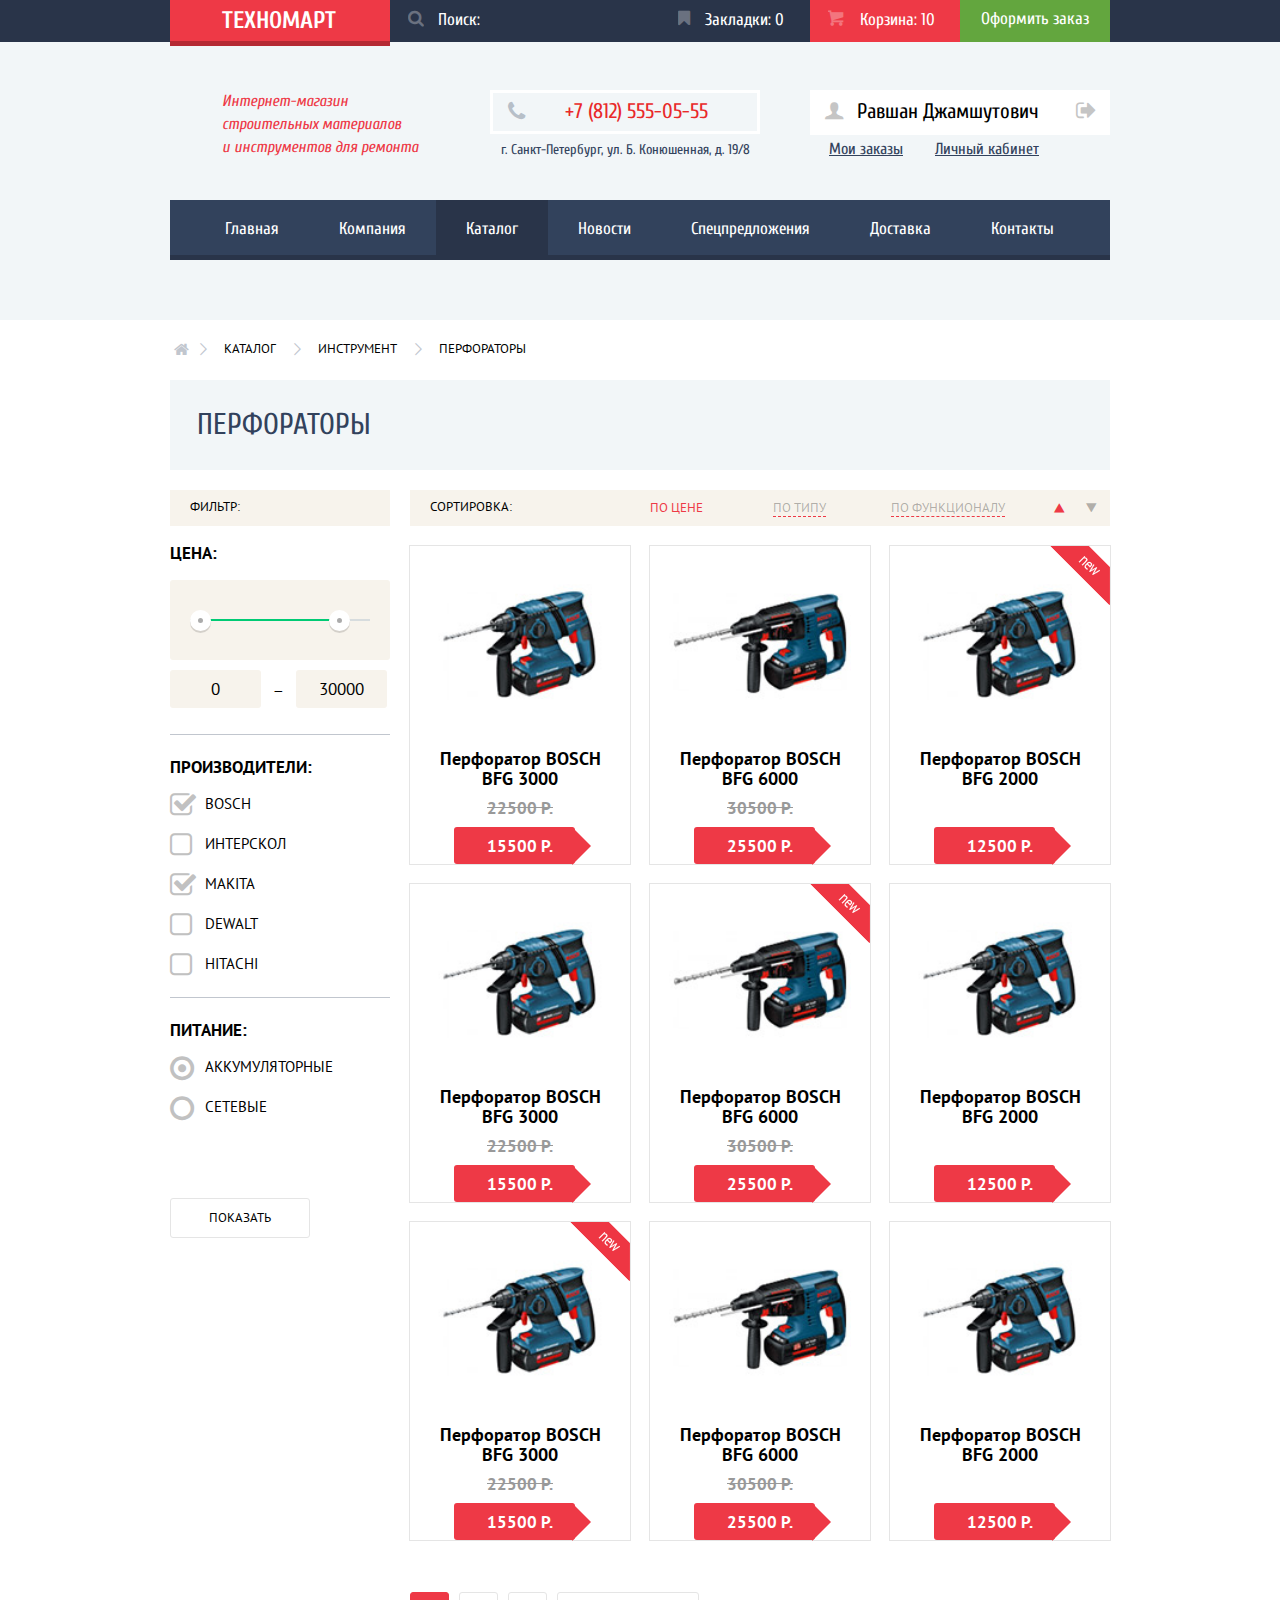
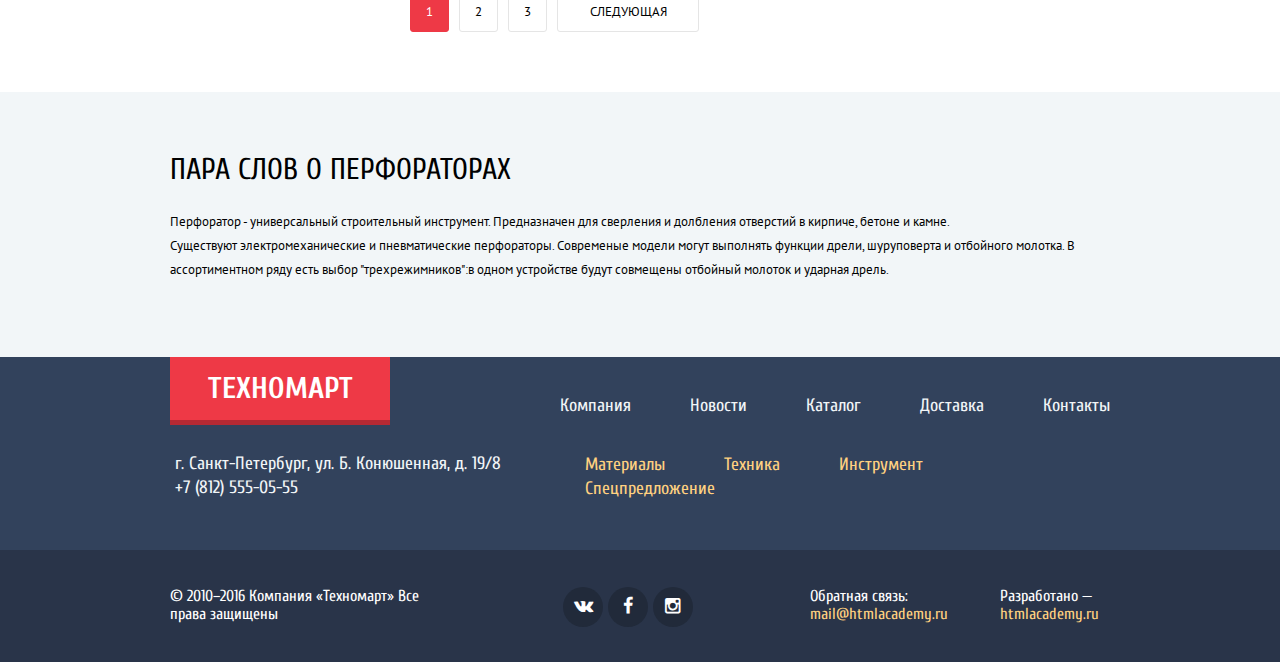
==== commit 0a698c64: "Откорректировала блоки с категориями, карточками товаров и соц. кнопками" ====
--- a/catalog.html
+++ b/catalog.html
@@ -3,8 +3,8 @@
   <head>
     <meta charset="utf-8">
     <title>Каталог</title>
-    <link href='https://fonts.googleapis.com/css?family=Cuprum:400,400italic&subset=latin,cyrillic' rel='stylesheet' type='text/css'>
-    <link href='https://fonts.googleapis.com/css?family=PT+Sans:400,700&subset=latin,cyrillic' rel='stylesheet' type='text/css'>
+    <link href='https://fonts.googleapis.com/css?family=Cuprum:400,400italic&amp;subset=latin,cyrillic' rel='stylesheet' type='text/css'>
+    <link href='https://fonts.googleapis.com/css?family=PT+Sans&amp;subset=latin,cyrillic' rel='stylesheet' type='text/css'>
     <link href="css/normalize.css" rel="stylesheet">
     <link href="css/style.css" rel="stylesheet">
   </head>
@@ -13,7 +13,7 @@
       <div class="main-header-top">
         <div class="container clearfix">
           <div class="logo  header-logo">
-            <a href="index.html">ТЕХНОМАРТ</a>
+            <a href="index.html">Техномарт</a>
           </div>
           <form class="form-search" action="https://echo.htmlacademy.ru" method="post">
             <input type="search" name="search-field" id="search-field">
@@ -21,10 +21,10 @@
           </form>
           <div class="user-transactions">
             <a class="bookmark" href="#">
-              <span class="icon-bookmark"></span>Закладок: <span class="bookmark-quantity">0</span>
+              Закладки: <span class="bookmark-quantity">0</span>
             </a>
             <a class="cart  cart-add" href="#">
-              <span class="icon-basket"></span>Корзина: <span class="cart-quantity">10</span>
+              Корзина: <span class="cart-quantity">10</span>
             </a>
             <a class="btn  btn-green" href="#">Оформить заказ</a>
           </div>
@@ -34,13 +34,11 @@
         <div class="container clearfix">
           <h1><em>Интернет-магазин строительных материалов<br> и инструментов для ремонта</em></h1>
           <div class="header-contact">
-            <span class="icon-phone"></span>
             <span class="header-contact-phone">+7 (812) 555-05-55</span>
             г. Санкт-Петербург, ул. Б. Конюшенная, д. 19/8
           </div>
           <div class="user-block">
             <div class="log-block">
-              <a class="icon-user" href="#"></a>
               <a class="user-cabinet" href="#">Равшан Джамшутович</a>
               <a class="icon-logout" href="#"></a>
             </div>
@@ -50,34 +48,34 @@
             </div>
           </div>
         </div>
-        <nav class="header-nav">
-          <div class="container">
-            <ul class="header-nav-list">
-              <li class="header-nav-item">
-                <a class="header-nav-link" href="index.html">Главная</a>
-              </li>
-              <li class="header-nav-item">
-                <a class="header-nav-link" href="#">Компания</a>
-              </li>
-              <li class="header-nav-item  header-nav-item-active">
-                Каталог
-              </li>
-              <li class="header-nav-item">
-                <a class="header-nav-link" href="#">Новости</a>
-              </li>
-              <li class="header-nav-item">
-                <a class="header-nav-link" href="#">Спецпредложения</a>
-              </li>
-              <li class="header-nav-item">
-                <a class="header-nav-link" href="#">Доставка</a>
-              </li>
-              <li class="header-nav-item">
-                <a class="header-nav-link" href="#">Контакты</a>
-              </li>
-            </ul>
-          </div>
-        </nav>
-      </div>
+      </div>
+      <nav class="header-nav">
+        <div class="container">
+          <ul class="header-nav-list">
+            <li class="header-nav-item">
+              <a class="header-nav-link" href="index.html">Главная</a>
+            </li>
+            <li class="header-nav-item">
+              <a class="header-nav-link" href="#">Компания</a>
+            </li>
+            <li class="header-nav-item  header-nav-link-active"> <!--И активный элемент навигации, и ссылка на более общий раздел Каталога-->
+              <a class="header-nav-link" href="#">Каталог</a>
+            </li>
+            <li class="header-nav-item">
+              <a class="header-nav-link" href="#">Новости</a>
+            </li>
+            <li class="header-nav-item">
+              <a class="header-nav-link" href="#">Спецпредложения</a>
+            </li>
+            <li class="header-nav-item">
+              <a class="header-nav-link" href="#">Доставка</a>
+            </li>
+            <li class="header-nav-item">
+              <a class="header-nav-link" href="#">Контакты</a>
+            </li>
+          </ul>
+        </div>
+      </nav>
     </header>
     <main>
       <div class="container">
@@ -101,8 +99,8 @@
         <div class="catalog-content clearfix">
           <form class="filters" action="https://echo.htmlacademy.ru" method="post">
             <h6 class="filters-title">Фильтр:</h6>
-            <div class="filter-price">
-              <div class="filter-type-title">Цена:</div>
+            <fieldset class="filter-price">
+              <legend class="filter-type-title">Цена:</legend>
               <div class="range-control">
                 <div class="scale">
                   <div class="bar"></div>
@@ -112,9 +110,9 @@
               </div>
               <div class="price-controls">
                 <input class="min-price" name="min-price" type="text" value="0">
-                <input class="max-price" name="max-price" type="text" value="30000">
-              </div>
-            </div>
+                — <input class="max-price" name="max-price" type="text" value="30000">
+              </div>
+            </fieldset>
             <fieldset class="filter-brand">
               <legend class="filter-type-title">Производители:</legend>
               <input type="checkbox" name="bosch" id="bosch" checked>
@@ -169,7 +167,7 @@
                   <a href="#" class="btn  add-to-bookmarks">В закладки</a>
                 </div>
                 <div class="catalog-item-image">
-                  <img src="img/catalog-item-image2.jpg" width="184" height="164" alt="Перфоратор BOSCH BFG 3000">
+                  <img src="img/catalog-item-image2.jpg" width="220" height="175" alt="Перфоратор BOSCH BFG 3000">
                 </div>
                 <h5 class="catalog-item-title">
                   <a href="#">Перфоратор BOSCH BFG 3000</a>
@@ -189,7 +187,7 @@
                   <a href="#" class="btn  add-to-bookmarks">В закладки</a>
                 </div>
                 <div class="catalog-item-image">
-                  <img src="img/catalog-item-image3.jpg" width="184" height="164" alt="Перфоратор BOSCH BFG 6000">
+                  <img src="img/catalog-item-image3.jpg" width="220" height="175" alt="Перфоратор BOSCH BFG 6000">
                 </div>
                 <h5 class="catalog-item-title">
                   <a href="#">Перфоратор BOSCH BFG 6000</a>
@@ -209,7 +207,7 @@
                   <a href="#" class="btn  add-to-bookmarks">В закладки</a>
                 </div>
                 <div class="catalog-item-image">
-                  <img src="img/catalog-item-image2.jpg" width="184" height="164" alt="Перфоратор BOSCH BFG 2000">
+                  <img src="img/catalog-item-image2.jpg" width="220" height="175" alt="Перфоратор BOSCH BFG 2000">
                 </div>
                 <h5 class="catalog-item-title">
                   <a href="#">Перфоратор BOSCH BFG 2000</a>
@@ -228,7 +226,7 @@
                   <a href="#" class="btn  add-to-bookmarks">В закладки</a>
                 </div>
                 <div class="catalog-item-image">
-                  <img src="img/catalog-item-image2.jpg" width="184" height="164" alt="Перфоратор BOSCH BFG 3000">
+                  <img src="img/catalog-item-image2.jpg" width="220" height="175" alt="Перфоратор BOSCH BFG 3000">
                 </div>
                 <h5 class="catalog-item-title">
                   <a href="#">Перфоратор BOSCH BFG 3000</a>
@@ -248,7 +246,7 @@
                   <a href="#" class="btn  add-to-bookmarks">В закладки</a>
                 </div>
                 <div class="catalog-item-image">
-                  <img src="img/catalog-item-image3.jpg" width="184" height="164" alt="Перфоратор BOSCH BFG 6000">
+                  <img src="img/catalog-item-image3.jpg" width="220" height="175" alt="Перфоратор BOSCH BFG 6000">
                 </div>
                 <h5 class="catalog-item-title">
                   <a href="#">Перфоратор BOSCH BFG 6000</a>
@@ -268,7 +266,7 @@
                   <a href="#" class="btn  add-to-bookmarks">В закладки</a>
                 </div>
                 <div class="catalog-item-image">
-                  <img src="img/catalog-item-image2.jpg" width="184" height="164" alt="Перфоратор BOSCH BFG 2000">
+                  <img src="img/catalog-item-image2.jpg" width="220" height="175" alt="Перфоратор BOSCH BFG 2000">
                 </div>
                 <h5 class="catalog-item-title">
                   <a href="#">Перфоратор BOSCH BFG 2000</a>
@@ -287,7 +285,7 @@
                   <a href="#" class="btn  add-to-bookmarks">В закладки</a>
                 </div>
                 <div class="catalog-item-image">
-                  <img src="img/catalog-item-image2.jpg" width="184" height="164" alt="Перфоратор BOSCH BFG 3000">
+                  <img src="img/catalog-item-image2.jpg" width="220" height="175" alt="Перфоратор BOSCH BFG 3000">
                 </div>
                 <h5 class="catalog-item-title">
                   <a href="#">Перфоратор BOSCH BFG 3000</a>
@@ -307,7 +305,7 @@
                   <a href="#" class="btn  add-to-bookmarks">В закладки</a>
                 </div>
                 <div class="catalog-item-image">
-                  <img src="img/catalog-item-image3.jpg" width="184" height="164" alt="Перфоратор BOSCH BFG 6000">
+                  <img src="img/catalog-item-image3.jpg" width="220" height="175" alt="Перфоратор BOSCH BFG 6000">
                 </div>
                 <h5 class="catalog-item-title">
                   <a href="#">Перфоратор BOSCH BFG 6000</a>
@@ -327,7 +325,7 @@
                   <a href="#" class="btn  add-to-bookmarks">В закладки</a>
                 </div>
                 <div class="catalog-item-image">
-                  <img src="img/catalog-item-image2.jpg" width="184" height="164" alt="Перфоратор BOSCH BFG 2000">
+                  <img src="img/catalog-item-image2.jpg" width="220" height="175" alt="Перфоратор BOSCH BFG 2000">
                 </div>
                 <h5 class="catalog-item-title">
                   <a href="#">Перфоратор BOSCH BFG 2000</a>
@@ -370,7 +368,7 @@
         <div class="container clearfix">
           <div class="footer-contact">
             <div class="logo  footer-logo">
-              <a href="index.html">ТЕХНОМАРТ</a>
+              <a href="index.html">Техномарт</a>
             </div>
             <p>г. Санкт-Петербург, ул. Б. Конюшенная, д. 19/8
             +7 (812) 555-05-55</p>
@@ -383,8 +381,8 @@
               <li>
                 <a href="#">Новости</a>
               </li>
-              <li>
-                <a href="catalog.html">Каталог</a>
+              <li class="footer-nav-main-active">
+                <a href="#">Каталог</a>
               </li>
               <li>
                 <a href="#">Доставка</a>
@@ -432,25 +430,14 @@
         </div>
       </div>
     </footer>
-    <div class="contact-field modal">
-      <form class="contact-form" action="https://echo.htmlacademy.ru" method="post">
-        <div class="contact-form-item">
-          <label for="contact-username">Ваше имя:</label>
-          <input type="text" name="username" id="contact-username" placeholder="Представьтесь, пожалуйста">
-        </div>
-        <div class="contact-form-item">
-          <label for="contact-email">Ваш e-mail:</label>
-          <input type="email" name="email" id="contact-email" placeholder="Для отправки ответа">
-        </div>
-        <div class="contact-form-textarea">
-          <label for="contact-text">Текст письма:</label>
-          <textarea name="letter" id="contact-text">В свободной форме</textarea>
-        </div>
+    <div class="cart-field modal">
+        <p class="modal-content"><span class="check-icon"></span>Товар добавлен в корзину!</p>
         <div class="field-actions">
-          <input class="btn  btn-red" type="submit" value="Отправить">
-        </div>
-        <div class="close"></div>
-      </form>
+          <a class="btn  btn-red" href="#">Оформить заказ</a>
+          <a class="btn  btn-white" href="#">Продолжить покупки</a>
+        </div>
+        <div class="modal-close">Закрыть</div>
     </div>
+    <script type="text/javascript" src="js/script.js"></script>
   </body>
 </html>
--- a/css/style.css
+++ b/css/style.css
@@ -1,11 +1,3 @@
-body {
-  font-size: 13px;
-  line-height: 24px;
-  color: #000000;
-  font-weight: normal;
-  font-family: "PT Sans", "Arial", sans-serif;
-}
-
 @font-face {
   font-weight: normal;
   font-style: normal;
@@ -61,19 +53,27 @@
 .icon-search::before { content: "рЯФН"; } /* "\1f50d" */
 .icon-bookmark::before { content: "\1f516"; } /* "\1f516" */
 
+body {
+  font-size: 13px;
+  line-height: 24px;
+  color: #000000;
+  font-weight: normal;
+  font-family: "PT Sans", "Arial", sans-serif;
+  position: relative;
+}
+
 h1 {
   font-size: 16px;
   line-height: 23px;
-  color: #ee3643;
+  color: #ee3946;
   font-weight: normal;
   font-family: "Cuprum", "Arial", sans-serif;
   float: left;
-  width: 218px;
+  width: 200px;
   margin: 0;
   margin-right: 50px;
-  padding-top: 48px;
-  padding-bottom: 41px;
   padding-left: 52px;
+  padding-right: 18px;
 }
 
 h2 {
@@ -92,6 +92,15 @@
   color: #ffffff;
   font-weight: bold;
   font-family: "Cuprum", "Arial", sans-serif;
+  margin: 0;
+}
+
+h4 {
+  font-size: 36px;
+  line-height: 43px;
+  font-family: "Cuprum", "Arial", sans-serif;
+  text-transform: uppercase;
+  color: #ffffff;
   margin: 0;
 }
 
@@ -114,10 +123,17 @@
   margin: 0;
 }
 
+input {
+  outline: none;
+}
+
 .container {
   width: 940px;
   margin: 0 auto;
-  padding: 0 10px;
+  padding-top: 0;
+  padding-bottom: 0;
+  padding-left: 10px;
+  padding-right: 10px;
 }
 
 .clearfix::after {
@@ -153,9 +169,17 @@
 .btn-red {
   font-size: 14px;
   line-height: 18px;
-  background-color: #ee3643;
-  font-family: "Cuprum", "Arial", sans-serif;
-  color: #ffffff;
+  background-color: #ee3946;
+  font-family: "Cuprum", "Arial", sans-serif;
+  color: #ffffff;
+}
+
+.btn-red:hover {
+  background-color: #ca2c37;
+}
+
+.btn-red:active {
+  background-color: #ba2732;
 }
 
 .btn-white {
@@ -165,59 +189,75 @@
   border: 1px solid #e5e5e5;
 }
 
-/* HEADER */
-
-.main-header-top {
-  font-size: 17px;
-  line-height: 20px;
-  font-family: "Cuprum", "Arial", sans-serif;
-  background-color: #293449;
-}
-
-.header-logo {
-  font-size: 24px;
-  line-height: 29px;
+.btn-white:hover {
+  border-color: #bdc6ca;
+}
+
+.btn-white:active {
+  border-color: #ee3946;
+}
+
+.logo {
   font-family: "Cuprum", "Arial", sans-serif;
   font-weight: bold;
+  text-transform: uppercase;
   float: left;
-  width: 116px;
-  padding: 6px 52px;
-  background-color: #ee3643;
-  position: relative;
-  color: #ffffff;
-}
-
-.header-logo a {
+  background-color: #ee3946;
+  position: relative;
+  color: #ffffff;
+}
+
+.logo a {
   text-decoration: none;
   color: #ffffff;
 }
 
-.header-logo::after {
+.logo::after {
   content: "";
   width: 220px;
   height: 5px;
   background-color: #b52933;
   position: absolute;
-  top: 41px;
   left: 0;
 }
 
 .logo:hover {
   background-color: #ca2c37;
-  border-bottom-color: #9a212a;
 }
 
 .logo:active {
   background-color: #ba2732;
-  border-bottom-color: #8e1e26;
-}
-
-.header-logo:hover::after {
+}
+
+.logo:hover::after {
   background-color: #9a212a;
 }
 
-.header-logo:active::after {
+.logo:active::after {
   background-color: #8e1e26;
+}
+
+/* HEADER */
+
+.main-header-top {
+  font-size: 17px;
+  line-height: 20px;
+  font-family: "Cuprum", "Arial", sans-serif;
+  background-color: #293449;
+}
+
+.header-logo {
+  font-size: 24px;
+  line-height: 30px;
+  width: 116px;
+  padding-top: 6px;
+  padding-bottom: 6px;
+  padding-left: 52px;
+  padding-right: 52px;
+}
+
+.header-logo::after {
+  top: 41px;
 }
 
 .form-search {
@@ -244,28 +284,36 @@
   color: #ffffff;
 }
 
-.form-search label::before {
-  content: "\1f50d";
-  position: absolute;
-  left: -30px;
+.form-search label::before,
+.bookmark::before,
+.cart::before {
   color: #ffffff;
   font-size: 17px;
   line-height: 18px;
   font-family: "symbols-technomart";
   opacity: 0.3;
-}
-
-.form-search input:hover {
+  position: absolute;
+}
+
+.form-search label::before {
+  content: "\1f50d";
+  left: -30px;
+}
+
+.form-search input:hover,
+.bookmark:hover,
+.cart:hover {
   background-color: #212a3a;
 }
 
-.form-search input:hover~label::before {
+.form-search input:hover~label::before,
+.bookmark:hover::before,
+.cart:hover::before {
   opacity: 1;
 }
 
 .form-search input:focus {
   background-color: #ffffff;
-  color: #000000;
 }
 
 .form-search input:focus~label {
@@ -273,7 +321,7 @@
 }
 
 .form-search input:focus~label::before {
-  color: #ee3643;
+  color: #ee3946;
   opacity: 1;
 }
 
@@ -287,54 +335,44 @@
   display: inline-block;
   vertical-align: top;
   font-size: 17px;
+  line-height: 20px;
   text-decoration: none;
   color: #ffffff;
-  line-height: 20px;
   min-height: 22px;
   padding-top: 10px;
   padding-bottom: 10px;
 }
 
 .bookmark {
-  padding-left: 43px;
-  width: 107px;
+  padding-left: 45px;
+  padding-right: 20px;
+  width: 85px;
   position: relative;
 }
 
 .cart {
-  padding-left: 49px;
-  width: 101px;
+  padding-left: 50px;
+  padding-right: 20px;
+  width: 80px;
   position: relative;
 }
 
 .cart-add {
-  background-color: #ee3643;
-}
-
-.icon-bookmark {
-  position: absolute;
-  left: 13px;
-  opacity: 0.3;
-}
-
-.icon-basket {
-  position: absolute;
-  left: 13px;
-  opacity: 0.3;
-}
-
-.bookmark:hover,
-.cart:hover {
-  background-color: #212a3a;
-}
-
-.bookmark:hover .icon-bookmark,
-.cart:hover .icon-basket {
-  opacity: 1;
-}
-
-.bookmark:active .icon-bookmark,
-.cart:active .icon-basket {
+  background-color: #ee3946;
+}
+
+.bookmark::before {
+  content: "\1f516";
+  left: 18px;
+}
+
+.cart::before {
+  content: "\62";
+  left: 18px;
+}
+
+.bookmark:active::before,
+.cart:active::before {
   opacity: 0.5;
 }
 
@@ -349,23 +387,24 @@
   line-height: 18px;
   font-family: "Cuprum", "Arial", sans-serif;
   text-transform: inherit;
-  width: 150px;
+  padding-right: 20px;
+  padding-left: 20px;
+  width: 110px;
   color: #ffffff;
   border-radius: 0;
 }
 
 .main-header-middle {
-  background-color: #f1f5f7;
+  padding-top: 48px;
+  padding-bottom: 38px;
+  background: #f2f6f8;
 }
 
 .header-contact {
   float: left;
   width: 270px;
-  min-height: 81px;
-  padding-top: 46px;
-  padding-bottom: 31px;
+  text-align: center;
   margin-right: 50px;
-  text-align: center;
   font-size: 14px;
   line-height: 24px;
   font-family: "Cuprum", "Arial", sans-serif;
@@ -379,29 +418,30 @@
   font-size: 21px;
   line-height: 25px;
   color: #e9292a;
-  padding-top: 8px;
+  padding-top: 6px;
   padding-bottom: 7px;
-  padding-left: 22px;
+  padding-left: 33px;
+  padding-right: 10px;
   margin-bottom: 4px;
   position: relative;
 }
 
-.icon-phone {
+.header-contact-phone::before {
+  content: "\1f4de";
   position: absolute;
   color: #b7bfc8;
   font-size: 22px;
-  line-height: 46px;
-  left: 10px;
+  line-height: 25px;
+  font-family: "symbols-technomart";
+  left: 15px;
 }
 
 .user-block {
   float: left;
   width: 281px;
-  min-height: 45px;
-  padding-top: 46px;
-  padding-bottom: 42px;
   padding-left: 19px;
   font-size: 0;
+  position: relative;
 }
 
 .login,
@@ -420,47 +460,57 @@
 }
 
 .login {
-  width: 73px;
+  width: 48px;
   padding-left: 47px;
+  padding-right: 25px;
   margin-right: 10px;
   position: relative;
 }
 
-.icon-login {
-  position: absolute;
-  left: 10px;
+.login::before {
+  content: "\2386";
+  font-size: 22px;
+  line-height: 22px;
+  font-family: "symbols-technomart";
+  position: absolute;
+  top: 10px;
+  left: 15px;
   color: #c5c5c5;
 }
 
 .check-in {
-  width: 126px;
+  width: 102px;
   padding-left: 24px;
+  padding-right: 24px;
 }
 
 .log-block {
   font-size: 21px;
   line-height: 25px;
   font-family: "Cuprum", "Arial", sans-serif;
-  margin-bottom: 7px;
+  margin-bottom: 5px;
   margin-left: -19px;
   padding-top: 9px;
   padding-bottom: 11px;
-  padding-left: 45px;
-  position: relative;
-}
-
-.icon-user {
-  position: absolute;
-  left: 11px;
-  font-size: 18px;
-  color: #c5c5c5;
-  text-decoration: none;
+  padding-left: 47px;
+  padding-right: 10px;
+  position: relative;
 }
 
 .user-cabinet {
   color: #000000;
   text-decoration: none;
   margin-right: 22px;
+  position: relative;
+}
+
+.user-cabinet::before {
+  content: "\1f468";
+  font-size: 18px;
+  font-family: "symbols-technomart";
+  color: #c5c5c5;
+  position: absolute;
+  left: -32px;
 }
 
 .icon-logout {
@@ -471,20 +521,17 @@
   margin-left: 10px;
 }
 
-.log-block:hover .icon-user,
-.log-block:hover .icon-logout {
+.login:hover::before,
+.user-cabinet:hover::before,
+.icon-logout:hover {
   color: #32425c;
 }
 
-.log-block:active .user-cabinet {
-  opacity: 0.3;
-}
-
-.log-block:active .icon-user,
-.log-block:active .icon-logout {
+.login:active::before,
+.user-cabinet:active::before,
+.icon-logout:active {
   color: #c5c5c5;
 }
-
 
 .user-info {
   font-size: 16px;
@@ -514,95 +561,64 @@
 .check-in:hover,
 .user-orders:hover,
 .user-area:hover {
-  color: #ee3643;
-}
-
-.login:hover .icon-login {
-  color: #32425c;
+  color: #ee3946;
 }
 
 .login:active,
 .check-in:active,
 .user-orders:active,
 .user-area:active,
-.user-cabinet-link:active {
+.user-cabinet:active {
   color: rgba(0,0,0,0.3);
-}
-
-.login:active .icon-login {
-  color: #c5c5c5;
 }
 
 .header-nav {
   padding-bottom: 60px;
+  background-color: #f2f6f8;
 }
 
 .header-nav-list {
   margin: 0;
   padding: 0;
   font-size: 0;
+  padding-right: 25px;
+  padding-left: 25px;
+  box-shadow: inset 0 -5px 0 #293449;
+  background-color: #32425c;
 }
 
 .header-nav-item {
   display: inline-block;
   vertical-align: top;
-  text-align: center;
   font-family: "Cuprum", "Arial", sans-serif;
   font-size: 17px;
   line-height: 20px;
-  color: #ffffff;
-  border-bottom: 5px solid #293449;
-  background-color: #32425c;
+}
+
+.header-nav-link {
+  text-decoration: none;
+  display: block;
+}
+
+.header-nav-item-active,
+.header-nav-link {
+  padding-top: 19px;
+  padding-bottom: 21px;
   padding-right: 30px;
   padding-left: 30px;
-}
-
-.header-nav-item:first-child {
-  padding-left: 51px;
-  padding-right: 35px;
-}
-
-.header-nav-item:last-child {
-  padding-right: 51px;
-  padding-left: 35px;
-}
-
-.header-nav-item-active {
-  padding-top: 18px;
-  padding-bottom: 17px;
-}
-
-.header-nav-link {
-  font-family: "Cuprum", "Arial", sans-serif;
-  font-size: 17px;
-  line-height: 20px;
-  color: #ffffff;
-  text-decoration: none;
-  display: block;
-  padding-top: 18px;
-  padding-bottom: 17px;
-  min-height: 20px;
-}
-
-.header-nav-item:hover {
+  color: #ffffff;
+}
+
+.header-nav-link:hover,
+.header-nav-link-active,
+.header-nav-item-active,
+.header-nav-item-active:hover,
+.header-nav-item-active:active {
   background-color: #293449;
 }
 
-.header-nav-item:active {
+.header-nav-link:active {
   background-color: #1d2739;
-  border-bottom-color: #1d2739;
-}
-
-.header-nav-item-active:hover {
-  background-color: #32425c;
-}
-
-.header-nav-item-active:active {
-  background-color: #32425c;
-  border-bottom-color: #293449;
-}
-
-.header-nav-link:active {
   color: rgba(255,255,255,0.5);
 }
 
@@ -637,11 +653,12 @@
 .breadcrumbs li::after {
   content: "\3e";
   font-size: 14px;
-  line-height: 20px;
+  line-height: 18px;
   font-family: "symbols-technomart";
   color: #c1c6ce;
   position: absolute;
   right: 0;
+  top: 0;
 }
 
 .breadcrumbs li:last-child::after {
@@ -649,16 +666,13 @@
 }
 
 .breadcrumbs a {
-  font-size: 13px;
-  line-height: 18px;
-  text-transform: uppercase;
   text-decoration: none;
   color: #000000;
 }
 
 .breadcrumbs .icon-home {
   font-size: 16px;
-  line-height: 20px;
+  line-height: 18px;
   color: #c1c6ce;
 }
 
@@ -672,28 +686,26 @@
 
 .catalogue-categories {
   font-size: 0;
-  margin-top: 60px;
-  margin-bottom: 55px;
-}
-
-.catalogue-left {
+  padding-top: 60px;
+  padding-bottom: 35px;
+}
+
+.category-item {
   float: left;
-  width: 620px;
-  margin-right: 20px;
-}
-
-.catalogue-right {
-  float: right;
-  width: 300px;
-}
-
-.category-item {
-  width: 277px;
-  min-height: 103px;
+  width: 254px;
+  min-height: 84px;
   margin-bottom: 20px;
   padding-top: 19px;
+  padding-bottom: 19px;
   padding-left: 23px;
-  position: relative;
+  padding-right: 23px;
+  position: relative;
+  margin-right: 20px;
+}
+
+.category-item:nth-child(3n),
+.category-item:nth-child(5) {
+  margin-right: 0;
 }
 
 .category-item-title {
@@ -713,9 +725,9 @@
   top: 63px;
   left: 25px;
   width: 134px;
+  text-align: center;
   padding-top: 10px;
   padding-bottom: 10px;
-  text-align: center;
   background-color: rgba(0,0,0,0.1);
   border-radius: 3px;
 }
@@ -728,41 +740,35 @@
   background-color: rgba(0,0,0,0.3);
 }
 
-.catalogue-left  .category-item:first-child {
-  float: left;
-  width: 277px;
-  margin-right: 20px;
+.category-material {
   background-color: #f6b22d;
   background-image: url("../img/catalogue-icon-1.png");
   background-repeat: no-repeat;
   background-position: 212px 30px;
 }
 
-.catalogue-left  .category-item:nth-child(2) {
-  float: left;
-  width: 277px;
+.category-instrument {
   background-color: #4aafde;
   background-image: url("../img/catalogue-icon-2.png");
   background-repeat: no-repeat;
   background-position: 195px 30px;
 }
 
-.catalogue-right  .category-item:first-child {
+.category-technic {
   background-color: #cc79d1;
   background-image: url("../img/catalogue-icon-3.png");
   background-repeat: no-repeat;
   background-position: 190px 30px;
 }
 
-.catalogue-right  .category-item:nth-child(2) {
+.category-discount {
   background-color: #85d179;
   background-image: url("../img/catalogue-icon-4.png");
   background-repeat: no-repeat;
   background-position: 195px 25px;
 }
 
-.catalogue-right  .category-item:last-child {
-  margin-bottom: 0;
+.category-delivery {
   background-color: #f6b22d;
   background-image: url("../img/catalogue-icon-5.png");
   background-repeat: no-repeat;
@@ -785,14 +791,108 @@
 }
 
 .slider-block {
-  clear: both;
-  outline: 2px solid black;
+  float: left;
   width: 620px;
-  height: 266px;
+  height: 265px;
+  margin-right: 20px;
+  position: relative;
+  overflow: hidden;
 }
 
 .slider-unit {
-  display: none; /*потом уберу*/
+  background-color: #cccccc;
+  min-height: 266px;
+}
+
+.slider-unit-promo {
+  position: absolute;
+  padding-top: 20px;
+  padding-bottom: 20px;
+  padding-left: 25px;
+  padding-right: 25px;
+}
+
+.slider-unit-title {
+  margin-bottom: -4px;
+}
+
+.slider-unit-promo p {
+  font-size: 18px;
+  line-height: 24px;
+  color: #ffffff;
+  margin: 0;
+  margin-bottom: 123px;
+}
+
+.slider-unit-promo .btn {
+  width: 195px;
+}
+
+.slider-unit img {
+  vertical-align: bottom;
+  width: 100%;
+  height: auto;
+}
+
+.slider-paginator {
+  position: absolute;
+  bottom: 22px;
+  left: 294px;
+  z-index: 100;
+}
+
+.slider-block input {
+  display: none;
+}
+
+.slider-paginator label {
+  display: inline-block;
+  vertical-align: top;
+  width: 6px;
+  height: 6px;
+  border: 3px solid white;
+  border-radius: 50%;
+  background-color: #ffffff;
+  cursor: pointer;
+}
+
+.slider-paginator label:first-of-type {
+  margin-right: 10px;
+}
+
+.slider-paginator label:first-of-type::after {
+  content: "\3c";
+  font-size:45px;
+  line-height: 45px;
+  font-family: "symbols-technomart";
+  color: #ffffff;
+  position: absolute;
+  left: -272px;
+  top: -108px;
+}
+
+.slider-paginator label:last-of-type::after {
+  content: "\3e";
+  font-size:45px;
+  line-height: 45px;
+  font-family: "symbols-technomart";
+  color: #ffffff;
+  position: absolute;
+  left: 283px;
+  top: -108px;
+}
+
+#slider-prev:checked~.slider-paginator label[for="slider-prev"],
+#slider-next:checked~.slider-paginator label[for="slider-next"] {
+  background-color: #ee3946;
+}
+
+#slider-prev:checked~.slider-units {
+  transform: translateY(0);
+}
+
+#slider-next:checked~.slider-units {
+  transform: translateY(-266px);
 }
 
 .filters {
@@ -807,9 +907,14 @@
 
 .filters fieldset {
   border: 0;
+  border-bottom: 1px solid #c1c6ce;
   margin: 0;
-  margin-bottom: 7px;
+  margin-bottom: 5px;
   padding: 0;
+}
+
+.filters fieldset:last-of-type {
+  border-bottom: 0;
 }
 
 .filter-type-title {
@@ -818,23 +923,21 @@
   font-family: "PT Sans", "Arial", sans-serif;
   font-weight: bold;
   text-transform: uppercase;
-  padding-top: 10px;
-  padding-bottom: 9px;
-
-}
-
-.filter-type-title:first-child {
-  margin-bottom: 3px;
+  padding-top: 12px;
+  padding-bottom: 12px;
 }
 
 .filter-price {
-  min-height: 207px;
+  min-height: 208px;
   margin-bottom: 6px;
 }
 
 .range-control {
   margin-bottom: 10px;
-  padding: 39px 20px;
+  padding-top: 39px;
+  padding-bottom: 39px;
+  padding-left: 20px;
+  padding-right: 20px;
   position: relative;
   border-radius: 3px;
   background-color: #f7f3ec;
@@ -875,19 +978,25 @@
 
 .min-price,
 .max-price {
-  width: 91px;
-  border: none;
+  width: 71px;
+  border: 0;
   font-size: 17px;
   line-height: 18px;
   text-align: center;
-  padding-top: 9px;
+  padding-top: 10px;
   padding-bottom: 10px;
+  padding-left: 10px;
+  padding-right: 10px;
   background-color: #f7f3ec;
   border-radius: 3px;
 }
 
 .min-price {
-  margin-right: 30px;
+  margin-right: 10px;
+}
+
+.max-price {
+  margin-left: 10px;
 }
 
 .filter-brand {
@@ -895,7 +1004,7 @@
 }
 
 .filter-battery {
-  min-height: 190px;
+  min-height: 195px;
 }
 
 .filter-brand input,
@@ -907,6 +1016,7 @@
 .filter-battery label {
   display: block;
   padding-left: 35px;
+  padding-right: 20px;
   margin-bottom: 20px;
   font-size: 15px;
   line-height: 20px;
@@ -964,10 +1074,11 @@
 
 .filters-title,
 .sorting-title {
-  width: 200px;
-  padding-top: 10px;
+  width: 180px;
+  padding-top: 8px;
   padding-bottom: 10px;
   padding-left: 20px;
+  padding-right: 20px;
 }
 
 .sorting {
@@ -986,19 +1097,29 @@
 .sort-arrows {
   list-style: none;
   padding: 0;
+  padding-top: 6px;
+  padding-bottom: 6px;
   margin: 0;
   display: inline-block;
   vertical-align: top;
 }
 
 .sort-type,
-.sort-arrow {
+.sort-type-active {
   display: inline-block;
   vertical-align: top;
-  min-height: 29px;
-  padding-top: 9px;
-}
-
+  font-size: 13px;
+  line-height: 23px;
+  text-transform: uppercase;
+}
+
+.sort-arrow,
+.sort-arrow-active {
+  display: inline-block;
+  vertical-align: top;
+  font-size: 23px;
+  line-height: 23px;
+}
 
 .sort-type:first-child {
   margin-right: 70px;
@@ -1009,7 +1130,7 @@
 }
 
 .sort-type:nth-child(3) {
-  margin-right: 35px;
+  margin-right: 38px;
 }
 
 .sort-type a,
@@ -1018,17 +1139,8 @@
   color: rgba(0,0,0,0.3);
 }
 
-.sort-arrow a,
-.sort-arrow-active span {
-  font-size: 23px;
-  line-height: 23px;
-}
-
 .sort-type a {
-  font-size: 13px;
-  line-height: 18px;
-  text-transform: uppercase;
-  border-bottom: 1px dashed #ee3643;
+  border-bottom: 1px dashed #ee3946;
 }
 
 .sort-type a:hover {
@@ -1038,24 +1150,17 @@
 .sort-type a:hover,
 .sort-arrow a:hover {
   color: #000000;
-}
-
-.sort-type-active {
-  font-size: 13px;
-  line-height: 18px;
-  text-transform: uppercase;
-  border-bottom: 0;
 }
 
 .sort-type-active,
 .sort-type-active:hover,
 .sort-arrow-active span,
 .sort-arrow-active span:hover {
-  color: #ee3643;
-}
-
-.popular-all {
-  padding-top: 24px;
+  color: #ee3946;
+}
+
+.popular-header {
+  padding-top: 25px;
   padding-bottom: 25px;
   padding-left: 28px;
   padding-right: 24px;
@@ -1068,7 +1173,7 @@
   width: 460px;
 }
 
-.popular-all .btn {
+.popular-header .btn {
   float: right;
   width: 253px;
 }
@@ -1080,43 +1185,37 @@
   margin-right: 20px;
   margin-bottom: 20px;
   position: relative;
-  text-align: center;
-  background-color: #ffffff;
   outline: 1px solid #e5e5e5;
 }
 
-.catalog-item:last-child {
+.popular .catalog-item:nth-child(4n) {
   margin-right: 0;
 }
 
 .catalog .catalog-items {
-  margin-bottom: 50px;
+  margin-bottom: 32px;
 }
 
 .catalog .catalog-item:nth-child(3n) {
   margin-right: 0;
 }
 
-.catalog .catalog-item:nth-child(7),
-.catalog .catalog-item:nth-child(8),
-.catalog .catalog-item:nth-child(9) {
-  margin-bottom: 0;
-}
-
 .catalog-item-image {
-  margin-bottom: 6px;
-  padding-top: 10px;
+  margin-bottom: 7px;
 }
 
 .catalog-item-image img {
   vertical-align: bottom;
   z-index: 1;
+  width: 100%;
+  height: auto;
 }
 
 .catalog-item-title {
-  padding-left: 30px;
-  padding-right: 30px;
-  padding-bottom: 5px;
+  padding-left: 28px;
+  padding-right: 28px;
+  margin-bottom: 5px;
+  text-align: center;
 }
 
 .catalog-item-title a {
@@ -1133,7 +1232,11 @@
   text-decoration: line-through;
   min-height: 18px;
   padding-top: 5px;
-  padding-bottom: 11px;
+  padding-bottom: 5px;
+  padding-left: 60px;
+  padding-right: 60px;
+  text-align: center;
+  margin-bottom: 5px;
 }
 
 .new-price {
@@ -1144,10 +1247,12 @@
   font-family: "PT Sans", "Arial", sans-serif;
   padding-top: 10px;
   padding-bottom: 9px;
-  padding-left: 10px;
-  width: 114px;
-  margin-left: 43px;
-  background-color: #ee3643;
+  padding-left: 25px;
+  padding-right: 15px;
+  text-align: center;
+  margin-left: 44px;
+  margin-right: 55px;
+  background-color: #ee3946;
   border-radius: 3px;
   position: relative;
 }
@@ -1158,7 +1263,7 @@
   top: 0;
   right: -35px;
   border: 19px solid transparent;
-  border-left-color: #ee3643;
+  border-left-color: #ee3946;
 }
 
 .catalog-item-actions {
@@ -1175,7 +1280,7 @@
   display: none;
 }
 
-.catalog-item-actions  .btn {
+.catalog-item-actions .btn {
   font-size: 14px;
   line-height: 18px;
   font-family: "Cuprum", "Arial", sans-serif;
@@ -1183,15 +1288,14 @@
   padding-bottom: 7px;
 }
 
-.catalog-item-actions  .btn-green {
-  color: #ffffff;
-  padding-left: 48px;
-  padding-right: 44px;
+.catalog-item-actions .btn-green {
+  color: #ffffff;
+  width: 135px;
   border-bottom: 3px solid #367315;
   margin-bottom: 7px;
 }
 
-.catalog-item-actions  .btn-green:active {
+.catalog-item-actions .btn-green:active {
   color: #ffffff;
 }
 
@@ -1200,8 +1304,7 @@
   background-color: #ffffff;
   border: 3px solid #63a63e;
   padding-top: 7px;
-  padding-left: 30px;
-  padding-right: 30px;
+  width: 129px;
 }
 
 .add-to-bookmarks:hover {
@@ -1216,24 +1319,28 @@
   box-shadow: 0 10px 25px rgba(41,52,73,0.5);
 }
 
-.catalog-item:hover  .catalog-item-actions {
+.catalog-item:hover .catalog-item-actions {
   display: block;
 }
 
 .brand-items {
-  margin-bottom: 66px;
+  margin-bottom: 65px;
 }
 
 .brand-item {
   float: left;
   width: 220px;
-  min-height: 120px;
+  min-height: 145px;
   margin-right: 20px;
-  margin-bottom: 21px;
-  text-align: center;
-  padding-top: 24px;
+  margin-bottom: 20px;
   background-color: #ffffff;
   outline: 1px solid #e5e5e5;
+}
+
+.brand-item img {
+  width: 100%;
+  height: auto;
+  vertical-align: bottom;
 }
 
 .brand-item:nth-child(4n) {
@@ -1262,7 +1369,7 @@
 }
 
 .catalog-paginator .btn {
-  width: 36px;
+  width: 37px;
   margin-right: 10px;
 }
 
@@ -1275,27 +1382,19 @@
   color: #000000;
 }
 
-.catalog-paginator .btn:hover {
-  border-color: #bdc6ca;
-}
-
-.catalog-paginator .btn:active {
-  border-color: #ee3643;
-}
-
 .catalog-paginator .btn-white-active {
-  background-color: #ee3643;
-  border-color: #ee3643;
+  background-color: #ee3946;
+  border-color: #ee3946;
   color: #ffffff;
 }
 
 .catalog-paginator .btn-white-active:hover {
-  border-color: #ee3643;
+  border-color: #ee3946;
 }
 
 .instrument-info {
   padding-top: 60px;
-  padding-bottom: 70px;
+  padding-bottom: 75px;
   background-color: #f2f6f8;
 }
 
@@ -1310,7 +1409,7 @@
 
 .services {
   padding-top: 60px;
-  margin-bottom:75px;
+  margin-bottom:78px;
   background-color: #f2f6f8;
 }
 
@@ -1327,19 +1426,25 @@
 }
 
 .tab-list {
+  list-style: none;
   margin: 0;
   padding: 0;
-  list-style: none;
-  float: left;
-  position: relative;
+  position: relative;
+  min-height: 283px;
+}
+
+.tab-list input {
+  display: none;
 }
 
 .tab-item label {
-  display: block;
-  width: 220px;
-  min-height: 45px;
+  display: inline-block;
+  vertical-align: top;
   padding-top: 15px;
+  padding-bottom: 15px;
   padding-left: 20px;
+  padding-right: 20px;
+  width: 200px;
   font-size: 21px;
   line-height: 30px;
   font-family: "Cuprum", "Arial", sans-serif;
@@ -1354,41 +1459,34 @@
 .tab-list::after {
   content: "";
   position: absolute;
-  top: -46px;
-  right: 0;
+  top: -50px;
+  left: 230px;
   width: 10px;
   height: 272px;
   background-image: url("../img/tab-shadow.png");
   opacity: 0.25;
-  border: 0;
-}
-
-.tab-item input {
-  display: none;
 }
 
 .tab-item label:hover {
   background: #293449;
-}
-
-.tab-item input:checked~label {
+  cursor: pointer;
+}
+
+#tab-1:checked~label[for="tab-1"],
+#tab-2:checked~label[for="tab-2"],
+#tab-3:checked~label[for="tab-3"] {
   background: #ffffff;
   color: #32425c;
   box-shadow: none;
 }
 
 .tab-content {
-  float: right;
+  position: absolute;
+  top: -7px;
+  left: 320px;
   width: 620px;
-  min-height: 283px;
+  min-height: 290px;
   display: none;
-}
-
-.tab-content:first-child {
-  background-image: url("../img/service-icon1.png");
-  background-repeat: no-repeat;
-  background-position: 150px 20px;
-  display: block;
 }
 
 .tab-title {
@@ -1397,22 +1495,51 @@
   font-family: "Cuprum", "Arial", sans-serif;
   color: #32425c;
   text-transform: uppercase;
-  margin-top: -7px;
   margin-bottom: 20px;
 }
 
 .tab-content p {
-  width: 280px;
+  margin: 0;
+  width: 380px;
+  min-height: 75px;
+}
+
+.tab-content .btn {
+  width: 195px;
+}
+
+.tab-content img {
+  vertical-align: bottom;
+  position: absolute;
+}
+
+.tab-item:first-child img {
+  right: 0;
+  top: 30px;
+}
+
+.tab-item:nth-child(2) img {
+  right: -10px;
+  top: 5px;
+}
+
+.tab-item:nth-child(3) img {
+  right: -25px;
+  top: 5px;
+}
+
+.tab-list input:checked~.tab-content {
+display:block;
 }
 
 .information {
-  padding-bottom: 86px;
+  padding-bottom: 85px;
 }
 
 .seo-block {
   float:left;
   width: 540px;
-  min-height: 374px;
+  min-height: 375px;
 }
 
 .seo-title {
@@ -1420,19 +1547,17 @@
   margin-bottom: 23px;
 }
 
-.seo-block p:first-of-type {
-  margin-bottom: 25px;
-}
-
-.seo-block p:last-of-type {
-  margin-bottom: 21px;
+.seo-block p {
+  margin-bottom: 23px;
+  margin-top: 23px;
 }
 
 .transport-list {
   list-style: none;
   margin: 0;
   padding: 0;
-  padding-left: 36px;
+  padding-left: 35px;
+  padding-right: 35px;
   margin-bottom: 37px;
 }
 
@@ -1454,9 +1579,8 @@
   background-color: #fb565a;
 }
 
-.seo-block  .btn {
-  padding-left: 40px;
-  padding-right: 40px;
+.seo-block .btn {
+  width: 220px;
 }
 
 .adress {
@@ -1470,33 +1594,56 @@
 }
 
 .map {
-  outline: 2px solid black;
   width: 300px;
   height: 155px;
-  overflow: hidden;
   margin-bottom: 40px;
+  position: relative;
+  background-color: #cccccc;
+}
+
+.map a {
+  text-decoration: none; /* для альтернативного текста в случае, если картинка с картой не будет отображаться */
+  color: #ffffff;
+  font-size: 14px;
+  line-height: 18px;
+  font-family: "Cuprum", "Arial", sans-serif;
+  text-transform: uppercase;
+}
+
+.map .modal-close {
+  right: -37px;
+}
+
+.big-map {
+  position: absolute;
+  top: -182px;
+  left: -640px;
+  box-shadow: 0 0 16px rgba(35,31,32,0.5);
+  display: none;
+}
+
+.map img,
+.map iframe {
+  vertical-align: bottom;
 }
 
 .map img {
-  position: fixed;
-  left: 290px;
-  top: 2350px;
-  display: none;
-}
-
-.adress  .btn {
-  padding-left: 63px;
-  padding-right: 63px;
+  width: 100%;
+  height: auto;
+}
+
+.adress .btn {
+  width: 300px;
 }
 
 /* FOOTER */
 
 .main-footer-top {
+  padding-bottom: 32px;
   background-color: #32425c;
 }
 
 .footer-contact {
-  min-height: 192px;
   float: left;
   width: 335px;
 }
@@ -1504,23 +1651,16 @@
 .footer-logo {
   font-size: 30px;
   line-height: 36px;
-  font-family: "Cuprum", "Arial", sans-serif;
-  font-weight: bold;
-  text-transform: uppercase;
   width: 144px;
-  margin-bottom: 30px;
+  margin-bottom: 32px;
   padding-top: 14px;
-  padding-bottom: 10px;
-  padding-left: 36px;
-  padding-right: 40px;
-  background-color: #ee3643;
-  color: #ffffff;
-  border-bottom: 5px solid #b52933;
-}
-
-.footer-logo a {
-  text-decoration: none;
-  color: #ffffff;
+  padding-bottom: 13px;
+  padding-left: 38px;
+  padding-right: 38px;
+}
+
+.footer-logo::after {
+  top: 63px;
 }
 
 .footer-contact p {
@@ -1529,13 +1669,13 @@
   font-family: "Cuprum", "Arial", sans-serif;
   color: #f1f5f7;
   clear: left;
-  padding-left: 4px;
+  padding-left: 5px;
 }
 
 .footer-nav {
   float: right;
   width: 600px;
-  margin-top: 36px;
+  margin-top: 37px;
 }
 
 .footer-nav-main,
@@ -1549,6 +1689,14 @@
   font-family: "Cuprum", "Arial", sans-serif;
 }
 
+.footer-nav-main-active {
+  color: #f1f5f7;
+}
+
+.footer-nav-categories-active {
+  color: #ffd180;
+}
+
 .footer-nav-main {
   width: 550px;
   margin-bottom: 35px;
@@ -1562,7 +1710,7 @@
 .footer-nav-categories li {
   display: inline-block;
   vertical-align: top;
-  margin-right: 55px;
+  margin-right: 54px;
 }
 
 .footer-nav-main li:last-child,
@@ -1570,26 +1718,26 @@
   margin-right: 0;
 }
 
-.footer-nav-main li a,
-.footer-nav-categories li a {
+.footer-nav-main a,
+.footer-nav-categories a {
   text-decoration: none;
 }
 
-.footer-nav-main li a {
+.footer-nav-main a {
   color: #f1f5f7;
 }
 
-.footer-nav-categories li a {
+.footer-nav-categories a {
   color: #ffd180;
 }
 
-.footer-nav-main li a:hover,
-.footer-nav-categories li a:hover {
+.footer-nav-main a:hover,
+.footer-nav-categories a:hover {
   text-decoration: underline;
 }
 
-.footer-nav-main li a:active,
-.footer-nav-categories li a:active {
+.footer-nav-main a:active,
+.footer-nav-categories a:active {
   opacity: 0.5;
 }
 
@@ -1599,23 +1747,28 @@
   font-family: "Cuprum", "Arial", sans-serif;
   color: #ffffff;
   background-color: #293449;
-}
-
-.copy-rights {
-  float: left;
-  width: 250px;
   padding-top: 37px;
   padding-bottom: 35px;
-  margin-right: 50px;
-}
-
+}
+
+.copy-rights,
+.feedback,
+.developer,
 .social {
   float: left;
-  width: 320px;
-  min-height: 105px;
+}
+
+.copy-rights {
+  width: 250px;
+  margin-right: 45px;
+}
+
+.social {
+  float: left;
+  width: 325px;
   font-size: 0;
-  position: relative;
   margin-right: 20px;
+  text-align: center;
 }
 
 .social .icon {
@@ -1625,48 +1778,32 @@
   height: 40px;
   background-color: #212a3a;
   border-radius: 50%;
-  position: absolute;
-  top: 35px;
   text-decoration: none;
+  color: #ffffff;
   font-size: 18px;
   line-height: 40px;
-  color: #ffffff;
-  text-align: center;
+  margin-right: 5px;
+}
+
+.social .icon:last-child {
+  margin-right: 0;
 }
 
 .social .icon:hover {
-  background-color: #ee3643;
+  background-color: #ee3946;
 }
 
 .social .icon:active {
-  background-color: #ee3643;
-}
-
-.social .icon:first-child {
-  left: 90px;
-}
-
-.social .icon:nth-child(2) {
-  left: 134px;
-}
-
-.social .icon:nth-child(3) {
-  left: 178px;
+  background-color: #ee3946;
 }
 
 .feedback {
-  float: left;
   width: 150px;
   margin-right: 40px;
-  padding-top: 37px;
-  padding-bottom: 35px;
 }
 
 .developer {
-  float: left;
   width: 110px;
-  padding-top: 37px;
-  padding-bottom: 35px;
 }
 
 .feedback a,
@@ -1682,11 +1819,239 @@
 
 .feedback a:active,
 .developer a:active {
-  color: #ee3643;
+  color: #ee3946;
 }
 
 /* POP-UPS */
 
+@keyframes bounce {
+  0%   {
+    transform: translateY(3000px);
+  }
+  60%  {
+    transform: translateY(-100px);
+  }
+  100% {
+    transform: translateY(0);
+  }
+}
+
+@keyframes shake {
+  0%, 100% {
+    transform: translateX(0);
+  }
+  10%, 30%, 50%, 70%, 90% {
+    transform: translateX(-10px);
+  }
+  20%, 40%, 60%, 80% {
+    transform: translateX(10px);
+  }
+}
+
 .modal {
+  position: fixed;
+  z-index: 101;
+}
+
+.contact-field,
+.cart-field {
+  border-top: 7px solid #ee3946;
+  box-shadow: 0 20px 40px rgba(0,1,1,0.75);
+  background-color: #ffffff;
+  left: 50%;
+  margin-left: -310px;
   display: none;
 }
+
+
+.contact-field {
+  padding-top: 45px;
+  bottom: 198px;
+}
+
+.modal-close {
+  width: 25px;
+  height: 25px;
+  cursor: pointer;
+  font-size: 0;
+  position: absolute;
+  top: 8px;
+  right: 5px;
+  z-index: 102;
+}
+
+.modal-close::before,
+.modal-close::after {
+  content: "";
+  position: absolute;
+  width: 25px;
+  height: 5px;
+  background-color: #ee3946;
+  top: 10px;
+}
+
+.modal-close::before {
+  transform: rotate(45deg);
+}
+
+.modal-close::after {
+  transform: rotate(-45deg);
+}
+
+.modal-content {
+  padding-left: 80px;
+  padding-right: 80px;
+}
+
+.contact-form-item {
+  display: inline-block;
+  vertical-align: top;
+  margin-bottom: 20px;
+}
+
+.contact-form-item:first-child {
+  margin-right: 18px;
+}
+
+.modal-content p {
+  font-size: 18px;
+  line-height: 23px;
+  font-family: "Cuprum", "Arial", sans-serif;
+  margin: 0;
+  margin-bottom: 5px;
+}
+
+.contact-form-item input[type="text"],
+.contact-form-item input[type="email"],
+.contact-form-textarea textarea {
+  font-size: 13px;
+  line-height: 18px;
+  font-family: "PT Sans", "Arial", sans-serif;
+  margin: 0;
+  padding: 0;
+  border: 2px solid #d7dcde;
+  border-radius: 3px;
+  padding-top: 8px;
+  padding-bottom: 9px;
+  padding-left: 15px;
+  padding-right: 15px;
+}
+
+.contact-form-item input {
+  width: 186px;
+}
+
+.contact-form-textarea textarea {
+  color: #999999;
+  width: 426px;
+  min-height: 94px;
+  margin-bottom: 36px;
+}
+
+.contact-form-item input[type="text"]:hover,
+.contact-form-item input[type="email"]:hover,
+.contact-form-textarea textarea:hover {
+  border-color: #bdc6ca;
+}
+
+.contact-form-item input[type="text"]:focus,
+.contact-form-item input[type="email"]:focus,
+.contact-form-textarea textarea:focus {
+  border-color: #ee3946;
+}
+
+.field-actions {
+  padding-top: 38px;
+  padding-bottom: 38px;
+  text-align: center;
+  background-color: #f1f1f1;
+}
+
+.field-actions input[type="submit"] {
+  border: none;
+  width: 460px;
+}
+
+.cart-field {
+  top: 411px;
+  width: 620px;
+  padding-top: 50px;
+}
+
+.cart-field p {
+  font-size: 30px;
+  line-height: 36px;
+  font-family: "Cuprum", "Arial", sans-serif;
+  position: relative;
+  margin: 0;
+  margin-bottom: 48px;
+}
+
+.check-icon {
+  display: inline-block;
+  vertical-align: middle;
+  width: 65px;
+  height: 65px;
+  border-radius: 50%;
+  background-color: #63a63e;
+  margin-right: 35px;
+  position: relative;
+}
+
+.check-icon::before,
+.check-icon::after {
+  content: "";
+  position: absolute;
+  border-radius: 2px;
+  height: 8px;
+  background-color: #ffffff;
+}
+
+.check-icon::before {
+  width: 21px;
+  transform: rotate(45deg);
+  top: 35px;
+  left: 13px;
+}
+
+.check-icon::after {
+  width: 36px;
+  transform: rotate(-45deg);
+  top: 30px;
+  left: 20px;
+}
+
+.cart-field .btn-red {
+  width: 220px;
+  margin-right: 20px;
+}
+
+.cart-field .btn-white {
+  font-size: 14px;
+  font-family: "Cuprum", "Arial", sans-serif;
+  color: #000000;
+  padding-top: 9px;
+  padding-bottom: 9px;
+  border: 1px solid #ffffff;
+  width: 218px;
+}
+
+.cart-field .btn-white:hover {
+  border-color: #bdc6ca;
+}
+
+.cart-field .btn-white:active {
+  border-color: #ee3946;
+}
+
+.modal-content-show {
+  display: block;
+}
+
+.contact-show {
+  animation: bounce 0.8s;
+}
+
+.modal-error {
+  animation: shake 0.6s;
+}
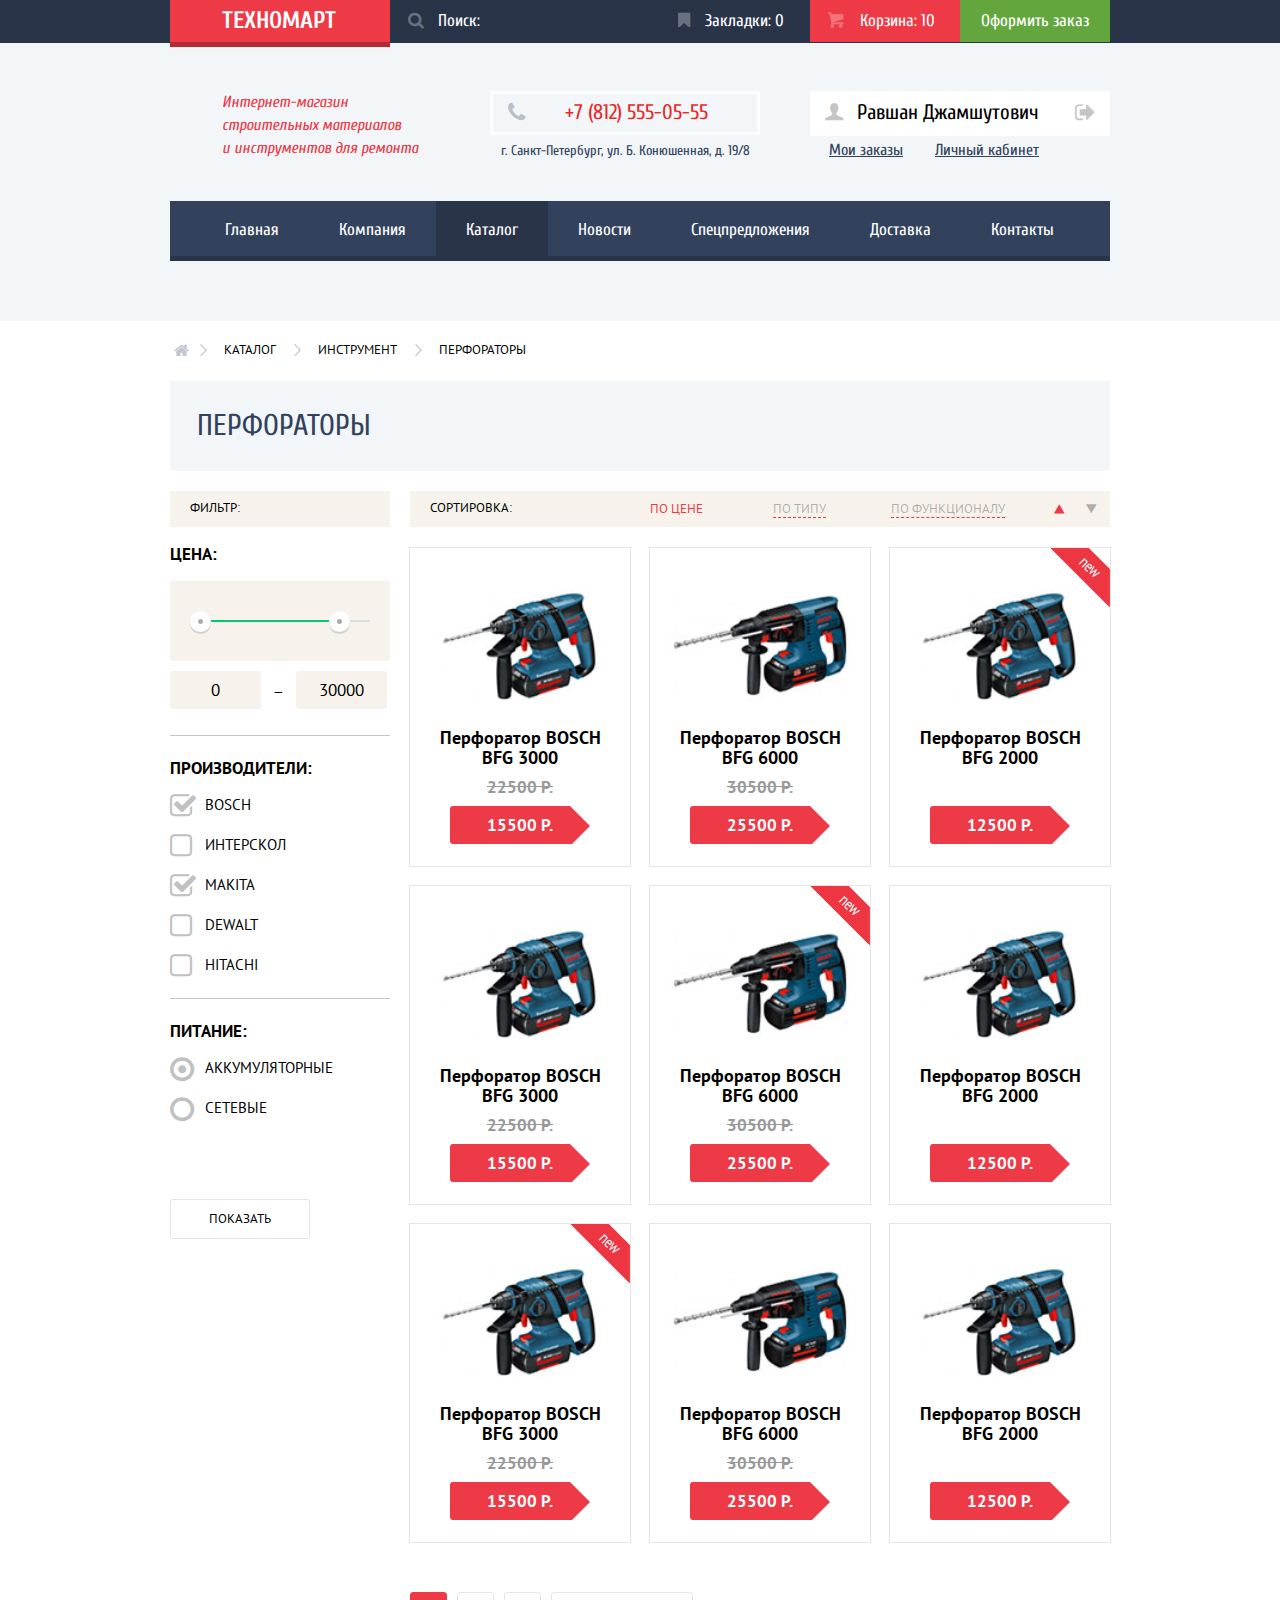
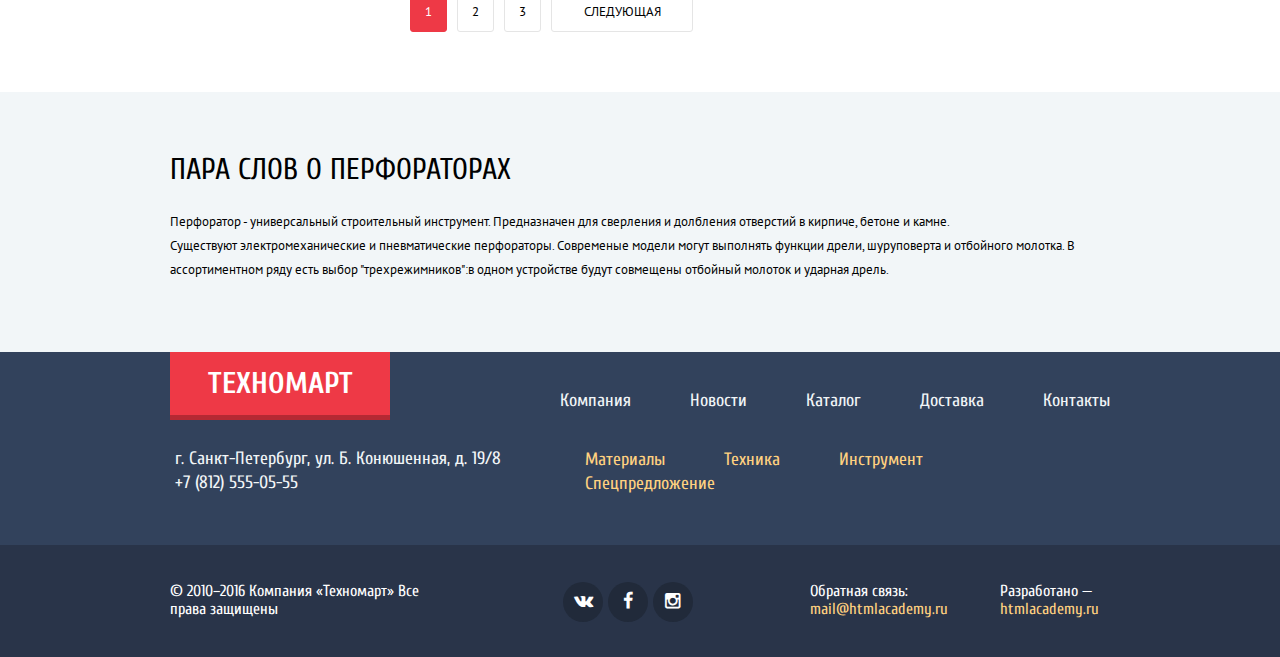
==== commit 12f9404d: "Корректировки по замечаниям" ====
--- a/catalog.html
+++ b/catalog.html
@@ -3,8 +3,8 @@
   <head>
     <meta charset="utf-8">
     <title>Каталог</title>
-    <link href='https://fonts.googleapis.com/css?family=Cuprum:400,400italic&amp;subset=latin,cyrillic' rel='stylesheet' type='text/css'>
-    <link href='https://fonts.googleapis.com/css?family=PT+Sans&amp;subset=latin,cyrillic' rel='stylesheet' type='text/css'>
+    <link href="https://fonts.googleapis.com/css?family=Cuprum:400,400italic&amp;subset=latin,cyrillic" rel="stylesheet">
+    <link href="https://fonts.googleapis.com/css?family=PT+Sans&amp;subset=latin,cyrillic" rel="stylesheet">
     <link href="css/normalize.css" rel="stylesheet">
     <link href="css/style.css" rel="stylesheet">
   </head>
@@ -77,7 +77,7 @@
         </div>
       </nav>
     </header>
-    <main>
+    <main class="main-content">
       <div class="container">
         <ul class="breadcrumbs">
           <li>
@@ -167,7 +167,7 @@
                   <a href="#" class="btn  add-to-bookmarks">В закладки</a>
                 </div>
                 <div class="catalog-item-image">
-                  <img src="img/catalog-item-image2.jpg" width="220" height="175" alt="Перфоратор BOSCH BFG 3000">
+                  <img src="img/catalog-item-image2.jpg" width="220" height="168" alt="Перфоратор BOSCH BFG 3000">
                 </div>
                 <h5 class="catalog-item-title">
                   <a href="#">Перфоратор BOSCH BFG 3000</a>
@@ -187,7 +187,7 @@
                   <a href="#" class="btn  add-to-bookmarks">В закладки</a>
                 </div>
                 <div class="catalog-item-image">
-                  <img src="img/catalog-item-image3.jpg" width="220" height="175" alt="Перфоратор BOSCH BFG 6000">
+                  <img src="img/catalog-item-image3.jpg" width="220" height="168" alt="Перфоратор BOSCH BFG 6000">
                 </div>
                 <h5 class="catalog-item-title">
                   <a href="#">Перфоратор BOSCH BFG 6000</a>
@@ -207,7 +207,7 @@
                   <a href="#" class="btn  add-to-bookmarks">В закладки</a>
                 </div>
                 <div class="catalog-item-image">
-                  <img src="img/catalog-item-image2.jpg" width="220" height="175" alt="Перфоратор BOSCH BFG 2000">
+                  <img src="img/catalog-item-image2.jpg" width="220" height="168" alt="Перфоратор BOSCH BFG 2000">
                 </div>
                 <h5 class="catalog-item-title">
                   <a href="#">Перфоратор BOSCH BFG 2000</a>
@@ -226,7 +226,7 @@
                   <a href="#" class="btn  add-to-bookmarks">В закладки</a>
                 </div>
                 <div class="catalog-item-image">
-                  <img src="img/catalog-item-image2.jpg" width="220" height="175" alt="Перфоратор BOSCH BFG 3000">
+                  <img src="img/catalog-item-image2.jpg" width="220" height="168" alt="Перфоратор BOSCH BFG 3000">
                 </div>
                 <h5 class="catalog-item-title">
                   <a href="#">Перфоратор BOSCH BFG 3000</a>
@@ -246,7 +246,7 @@
                   <a href="#" class="btn  add-to-bookmarks">В закладки</a>
                 </div>
                 <div class="catalog-item-image">
-                  <img src="img/catalog-item-image3.jpg" width="220" height="175" alt="Перфоратор BOSCH BFG 6000">
+                  <img src="img/catalog-item-image3.jpg" width="220" height="168" alt="Перфоратор BOSCH BFG 6000">
                 </div>
                 <h5 class="catalog-item-title">
                   <a href="#">Перфоратор BOSCH BFG 6000</a>
@@ -266,7 +266,7 @@
                   <a href="#" class="btn  add-to-bookmarks">В закладки</a>
                 </div>
                 <div class="catalog-item-image">
-                  <img src="img/catalog-item-image2.jpg" width="220" height="175" alt="Перфоратор BOSCH BFG 2000">
+                  <img src="img/catalog-item-image2.jpg" width="220" height="168" alt="Перфоратор BOSCH BFG 2000">
                 </div>
                 <h5 class="catalog-item-title">
                   <a href="#">Перфоратор BOSCH BFG 2000</a>
@@ -285,7 +285,7 @@
                   <a href="#" class="btn  add-to-bookmarks">В закладки</a>
                 </div>
                 <div class="catalog-item-image">
-                  <img src="img/catalog-item-image2.jpg" width="220" height="175" alt="Перфоратор BOSCH BFG 3000">
+                  <img src="img/catalog-item-image2.jpg" width="220" height="168" alt="Перфоратор BOSCH BFG 3000">
                 </div>
                 <h5 class="catalog-item-title">
                   <a href="#">Перфоратор BOSCH BFG 3000</a>
@@ -305,7 +305,7 @@
                   <a href="#" class="btn  add-to-bookmarks">В закладки</a>
                 </div>
                 <div class="catalog-item-image">
-                  <img src="img/catalog-item-image3.jpg" width="220" height="175" alt="Перфоратор BOSCH BFG 6000">
+                  <img src="img/catalog-item-image3.jpg" width="220" height="168" alt="Перфоратор BOSCH BFG 6000">
                 </div>
                 <h5 class="catalog-item-title">
                   <a href="#">Перфоратор BOSCH BFG 6000</a>
@@ -325,7 +325,7 @@
                   <a href="#" class="btn  add-to-bookmarks">В закладки</a>
                 </div>
                 <div class="catalog-item-image">
-                  <img src="img/catalog-item-image2.jpg" width="220" height="175" alt="Перфоратор BOSCH BFG 2000">
+                  <img src="img/catalog-item-image2.jpg" width="220" height="168" alt="Перфоратор BOSCH BFG 2000">
                 </div>
                 <h5 class="catalog-item-title">
                   <a href="#">Перфоратор BOSCH BFG 2000</a>
@@ -438,6 +438,6 @@
         </div>
         <div class="modal-close">Закрыть</div>
     </div>
-    <script type="text/javascript" src="js/script.js"></script>
+    <script src="js/script.js"></script>
   </body>
 </html>
--- a/css/style.css
+++ b/css/style.css
@@ -90,7 +90,6 @@
   font-size: 24px;
   line-height: 30px;
   color: #ffffff;
-  font-weight: bold;
   font-family: "Cuprum", "Arial", sans-serif;
   margin: 0;
 }
@@ -130,8 +129,6 @@
 .container {
   width: 940px;
   margin: 0 auto;
-  padding-top: 0;
-  padding-bottom: 0;
   padding-left: 10px;
   padding-right: 10px;
 }
@@ -149,8 +146,14 @@
   padding-top: 10px;
   padding-bottom: 10px;
   border-radius: 3px;
+  font-size: 14px;
+  line-height: 18px;
+  font-family: "Cuprum", "Arial", sans-serif;
+  color: #ffffff;
   text-transform: uppercase;
   text-decoration: none;
+  padding-left: 10px;
+  padding-right: 10px;
 }
 
 .btn-green {
@@ -185,6 +188,7 @@
 .btn-white {
   font-size: 13px;
   line-height: 18px;
+  font-family: "PT Sans", "Arial", sans-serif;
   background-color: #ffffff;
   border: 1px solid #e5e5e5;
 }
@@ -239,9 +243,13 @@
 
 /* HEADER */
 
+.main-header {
+  background: #f2f6f8;
+}
+
 .main-header-top {
   font-size: 17px;
-  line-height: 20px;
+  line-height: 18px;
   font-family: "Cuprum", "Arial", sans-serif;
   background-color: #293449;
 }
@@ -257,29 +265,30 @@
 }
 
 .header-logo::after {
-  top: 41px;
+  top: 42px;
 }
 
 .form-search {
   float: left;
   width: 270px;
+  border: none;
   position: relative;
+  padding: 0;
 }
 
 .form-search input {
   background-color: #293449;
-  border: 0;
+  border: none;
   width: 203px;
-  min-height: 22px;
-  padding-top: 10px;
-  padding-bottom: 10px;
+  padding-top: 12px;
+  padding-bottom: 12px;
   padding-left: 47px;
   padding-right: 20px;
 }
 
 .form-search label {
   position: absolute;
-  top: 10px;
+  top: 12px;
   left: 48px;
   color: #ffffff;
 }
@@ -287,9 +296,9 @@
 .form-search label::before,
 .bookmark::before,
 .cart::before {
-  color: #ffffff;
   font-size: 17px;
   line-height: 18px;
+  color: #ffffff;
   font-family: "symbols-technomart";
   opacity: 0.3;
   position: absolute;
@@ -325,22 +334,12 @@
   opacity: 1;
 }
 
-.user-transactions {
+.user-transactions a {
   float: left;
-  width: 450px;
-  font-size: 0;
-}
-
-.user-transactions a {
-  display: inline-block;
-  vertical-align: top;
-  font-size: 17px;
-  line-height: 20px;
   text-decoration: none;
   color: #ffffff;
-  min-height: 22px;
-  padding-top: 10px;
-  padding-bottom: 10px;
+  padding-top: 12px;
+  padding-bottom: 12px;
 }
 
 .bookmark {
@@ -383,13 +382,10 @@
 }
 
 .user-transactions .btn {
+  text-transform: none;
   font-size: 17px;
   line-height: 18px;
-  font-family: "Cuprum", "Arial", sans-serif;
-  text-transform: inherit;
-  padding-right: 20px;
-  padding-left: 20px;
-  width: 110px;
+  width: 130px;
   color: #ffffff;
   border-radius: 0;
 }
@@ -397,7 +393,6 @@
 .main-header-middle {
   padding-top: 48px;
   padding-bottom: 38px;
-  background: #f2f6f8;
 }
 
 .header-contact {
@@ -409,7 +404,6 @@
   line-height: 24px;
   font-family: "Cuprum", "Arial", sans-serif;
   color: #32425c;
-  position: relative;
 }
 
 .header-contact-phone {
@@ -438,10 +432,8 @@
 
 .user-block {
   float: left;
-  width: 281px;
-  padding-left: 19px;
+  width: 300px;
   font-size: 0;
-  position: relative;
 }
 
 .login,
@@ -464,6 +456,7 @@
   padding-left: 47px;
   padding-right: 25px;
   margin-right: 10px;
+  margin-left: 19px;
   position: relative;
 }
 
@@ -489,7 +482,6 @@
   line-height: 25px;
   font-family: "Cuprum", "Arial", sans-serif;
   margin-bottom: 5px;
-  margin-left: -19px;
   padding-top: 9px;
   padding-bottom: 11px;
   padding-left: 47px;
@@ -501,7 +493,6 @@
   color: #000000;
   text-decoration: none;
   margin-right: 22px;
-  position: relative;
 }
 
 .user-cabinet::before {
@@ -510,11 +501,13 @@
   font-family: "symbols-technomart";
   color: #c5c5c5;
   position: absolute;
-  left: -32px;
+  left: 15px;
 }
 
 .icon-logout {
   position: absolute;
+  top: 10px;
+  right: 10px;
   font-size: 22px;
   color: #c5c5c5;
   text-decoration: none;
@@ -538,6 +531,7 @@
   line-height: 18px;
   font-family: "Cuprum", "Arial", sans-serif;
   font-weight: normal;
+  margin-left: 19px;
 }
 
 .user-orders,
@@ -574,7 +568,6 @@
 
 .header-nav {
   padding-bottom: 60px;
-  background-color: #f2f6f8;
 }
 
 .header-nav-list {
@@ -685,7 +678,6 @@
 }
 
 .catalogue-categories {
-  font-size: 0;
   padding-top: 60px;
   padding-bottom: 35px;
 }
@@ -693,14 +685,13 @@
 .category-item {
   float: left;
   width: 254px;
-  min-height: 84px;
   margin-bottom: 20px;
   padding-top: 19px;
-  padding-bottom: 19px;
+  padding-bottom: 22px;
   padding-left: 23px;
   padding-right: 23px;
+  margin-right: 20px;
   position: relative;
-  margin-right: 20px;
 }
 
 .category-item:nth-child(3n),
@@ -711,25 +702,13 @@
 .category-item-title {
   font-size: 24px;
   line-height: 30px;
+  margin-bottom: 13px;
 }
 
 .category-item-link {
-  font-size: 14px;
-  line-height: 18px;
-  font-family: "Cuprum", "Arial", sans-serif;
-  text-transform: uppercase;
-  text-decoration: none;
-  color: #ffffff;
-  display: inline-block;
-  position: absolute;
-  top: 63px;
-  left: 25px;
-  width: 134px;
-  text-align: center;
-  padding-top: 10px;
-  padding-bottom: 10px;
+
+  width: 114px;
   background-color: rgba(0,0,0,0.1);
-  border-radius: 3px;
 }
 
 .category-item-link:hover {
@@ -751,7 +730,7 @@
   background-color: #4aafde;
   background-image: url("../img/catalogue-icon-2.png");
   background-repeat: no-repeat;
-  background-position: 195px 30px;
+  background-position: 196px 31px;
 }
 
 .category-technic {
@@ -800,38 +779,40 @@
 }
 
 .slider-unit {
-  background-color: #cccccc;
-  min-height: 266px;
-}
-
-.slider-unit-promo {
-  position: absolute;
+  background-color: #82715f;
+  height: 226px;
+  width: 570px;
   padding-top: 20px;
   padding-bottom: 20px;
   padding-left: 25px;
   padding-right: 25px;
+  position: relative;
+}
+
+.slider-units .slide-punchers {
+  background-image: url("../img/slider-unit1.jpg");
+}
+
+.slider-units .slide-drills {
+  background-image: url("../img/slider-unit2.jpg");
 }
 
 .slider-unit-title {
   margin-bottom: -4px;
 }
 
-.slider-unit-promo p {
+.slider-unit p {
   font-size: 18px;
   line-height: 24px;
   color: #ffffff;
   margin: 0;
-  margin-bottom: 123px;
-}
-
-.slider-unit-promo .btn {
-  width: 195px;
-}
-
-.slider-unit img {
-  vertical-align: bottom;
-  width: 100%;
-  height: auto;
+}
+
+.slider-unit .btn {
+  width: 175px;
+  position: absolute;
+  bottom: 20px;
+  left: 25px;
 }
 
 .slider-paginator {
@@ -856,22 +837,22 @@
   cursor: pointer;
 }
 
-.slider-paginator label:first-of-type {
-  margin-right: 10px;
-}
-
-.slider-paginator label:first-of-type::after {
+.slider-paginator label[for="slide1"] {
+  margin-right: 5px;
+}
+
+.slider-paginator label[for="slide1"]::after {
   content: "\3c";
   font-size:45px;
   line-height: 45px;
   font-family: "symbols-technomart";
   color: #ffffff;
   position: absolute;
-  left: -272px;
+  left: -270px;
   top: -108px;
 }
 
-.slider-paginator label:last-of-type::after {
+.slider-paginator label[for="slide2"]::after {
   content: "\3e";
   font-size:45px;
   line-height: 45px;
@@ -882,16 +863,16 @@
   top: -108px;
 }
 
-#slider-prev:checked~.slider-paginator label[for="slider-prev"],
-#slider-next:checked~.slider-paginator label[for="slider-next"] {
+#slide1:checked~.slider-paginator label[for="slide1"],
+#slide2:checked~.slider-paginator label[for="slide2"] {
   background-color: #ee3946;
 }
 
-#slider-prev:checked~.slider-units {
+#slide1:checked~.slider-units {
   transform: translateY(0);
 }
 
-#slider-next:checked~.slider-units {
+#slide2:checked~.slider-units {
   transform: translateY(-266px);
 }
 
@@ -1063,6 +1044,7 @@
 }
 
 .filters .btn {
+  color: #000000;
   width: 140px;
   margin-top: -5px;
 }
@@ -1083,7 +1065,7 @@
 
 .sorting {
   font-size: 0;
-  margin-bottom: 20px;
+  margin-bottom: 21px;
   background-color: #f7f3ec;
 }
 
@@ -1160,11 +1142,11 @@
 }
 
 .popular-header {
-  padding-top: 25px;
-  padding-bottom: 25px;
+  padding-top: 26px;
+  padding-bottom: 26px;
   padding-left: 28px;
   padding-right: 24px;
-  margin-bottom: 21px;
+  margin-bottom: 20px;
   background-color: #f7f3ec;
 }
 
@@ -1175,17 +1157,19 @@
 
 .popular-header .btn {
   float: right;
-  width: 253px;
+  width: 233px;
 }
 
 .catalog-item {
   float: left;
   width: 220px;
-  min-height: 318px;
+  min-height: 298px;
   margin-right: 20px;
   margin-bottom: 20px;
   position: relative;
   outline: 1px solid #e5e5e5;
+  text-align: center;
+  padding-bottom: 20px;
 }
 
 .popular .catalog-item:nth-child(4n) {
@@ -1193,7 +1177,7 @@
 }
 
 .catalog .catalog-items {
-  margin-bottom: 32px;
+  margin-bottom: 30px;
 }
 
 .catalog .catalog-item:nth-child(3n) {
@@ -1201,7 +1185,13 @@
 }
 
 .catalog-item-image {
-  margin-bottom: 7px;
+  margin-bottom: 12px;
+}
+
+.catalog-item-image {
+  width: 220px;
+  height: 168px;
+  overflow: hidden;
 }
 
 .catalog-item-image img {
@@ -1212,10 +1202,8 @@
 }
 
 .catalog-item-title {
-  padding-left: 28px;
-  padding-right: 28px;
-  margin-bottom: 5px;
-  text-align: center;
+  padding-left: 25px;
+  padding-right: 25px;
 }
 
 .catalog-item-title a {
@@ -1231,12 +1219,12 @@
   font-family: "PT Sans", "Arial", sans-serif;
   text-decoration: line-through;
   min-height: 18px;
-  padding-top: 5px;
-  padding-bottom: 5px;
+  padding-top: 10px;
+  padding-bottom: 10px;
   padding-left: 60px;
   padding-right: 60px;
   text-align: center;
-  margin-bottom: 5px;
+
 }
 
 .new-price {
@@ -1246,12 +1234,11 @@
   font-weight: bold;
   font-family: "PT Sans", "Arial", sans-serif;
   padding-top: 10px;
-  padding-bottom: 9px;
-  padding-left: 25px;
-  padding-right: 15px;
-  text-align: center;
-  margin-left: 44px;
-  margin-right: 55px;
+  padding-bottom: 10px;
+  padding-left: 30px;
+  padding-right: 30px;
+  width: 80px;
+  margin: 0 auto;
   background-color: #ee3946;
   border-radius: 3px;
   position: relative;
@@ -1261,9 +1248,11 @@
   content: "";
   position: absolute;
   top: 0;
-  right: -35px;
-  border: 19px solid transparent;
-  border-left-color: #ee3946;
+  right: -20px;
+  width: 0;
+  height: 0;
+  border: 20px solid #ffffff;
+  border-left-color: transparent;
 }
 
 .catalog-item-actions {
@@ -1281,18 +1270,16 @@
 }
 
 .catalog-item-actions .btn {
-  font-size: 14px;
-  line-height: 18px;
-  font-family: "Cuprum", "Arial", sans-serif;
   border-radius: 3px;
-  padding-bottom: 7px;
 }
 
 .catalog-item-actions .btn-green {
   color: #ffffff;
-  width: 135px;
-  border-bottom: 3px solid #367315;
+  width: 115px;
+  box-shadow: inset 0 -3px 0 #367315;
   margin-bottom: 7px;
+  padding-top: 10px;
+  padding-bottom: 10px;
 }
 
 .catalog-item-actions .btn-green:active {
@@ -1304,6 +1291,7 @@
   background-color: #ffffff;
   border: 3px solid #63a63e;
   padding-top: 7px;
+  padding-bottom: 7px;
   width: 129px;
 }
 
@@ -1369,12 +1357,12 @@
 }
 
 .catalog-paginator .btn {
-  width: 37px;
+  width: 15px;
   margin-right: 10px;
 }
 
 .catalog-paginator .btn:last-child {
-  width: 140px;
+  width: 120px;
 }
 
 .catalog-paginator a {
@@ -1394,7 +1382,7 @@
 
 .instrument-info {
   padding-top: 60px;
-  padding-bottom: 75px;
+  padding-bottom: 70px;
   background-color: #f2f6f8;
 }
 
@@ -1409,7 +1397,7 @@
 
 .services {
   padding-top: 60px;
-  margin-bottom:78px;
+  margin-bottom:76px;
   background-color: #f2f6f8;
 }
 
@@ -1505,7 +1493,7 @@
 }
 
 .tab-content .btn {
-  width: 195px;
+  width: 175px;
 }
 
 .tab-content img {
@@ -1548,7 +1536,7 @@
 }
 
 .seo-block p {
-  margin-bottom: 23px;
+  margin-bottom: 22px;
   margin-top: 23px;
 }
 
@@ -1580,7 +1568,7 @@
 }
 
 .seo-block .btn {
-  width: 220px;
+  width: 200px;
 }
 
 .adress {
@@ -1598,7 +1586,7 @@
   height: 155px;
   margin-bottom: 40px;
   position: relative;
-  background-color: #cccccc;
+  background-color: #dbdad4;
 }
 
 .map a {
@@ -1633,7 +1621,7 @@
 }
 
 .adress .btn {
-  width: 300px;
+  width: 280px;
 }
 
 /* FOOTER */
@@ -1862,7 +1850,6 @@
   margin-left: -310px;
   display: none;
 }
-
 
 .contact-field {
   padding-top: 45px;
@@ -1982,7 +1969,6 @@
   font-size: 30px;
   line-height: 36px;
   font-family: "Cuprum", "Arial", sans-serif;
-  position: relative;
   margin: 0;
   margin-bottom: 48px;
 }
@@ -2022,7 +2008,7 @@
 }
 
 .cart-field .btn-red {
-  width: 220px;
+  width: 200px;
   margin-right: 20px;
 }
 
@@ -2033,7 +2019,7 @@
   padding-top: 9px;
   padding-bottom: 9px;
   border: 1px solid #ffffff;
-  width: 218px;
+  width: 220px;
 }
 
 .cart-field .btn-white:hover {
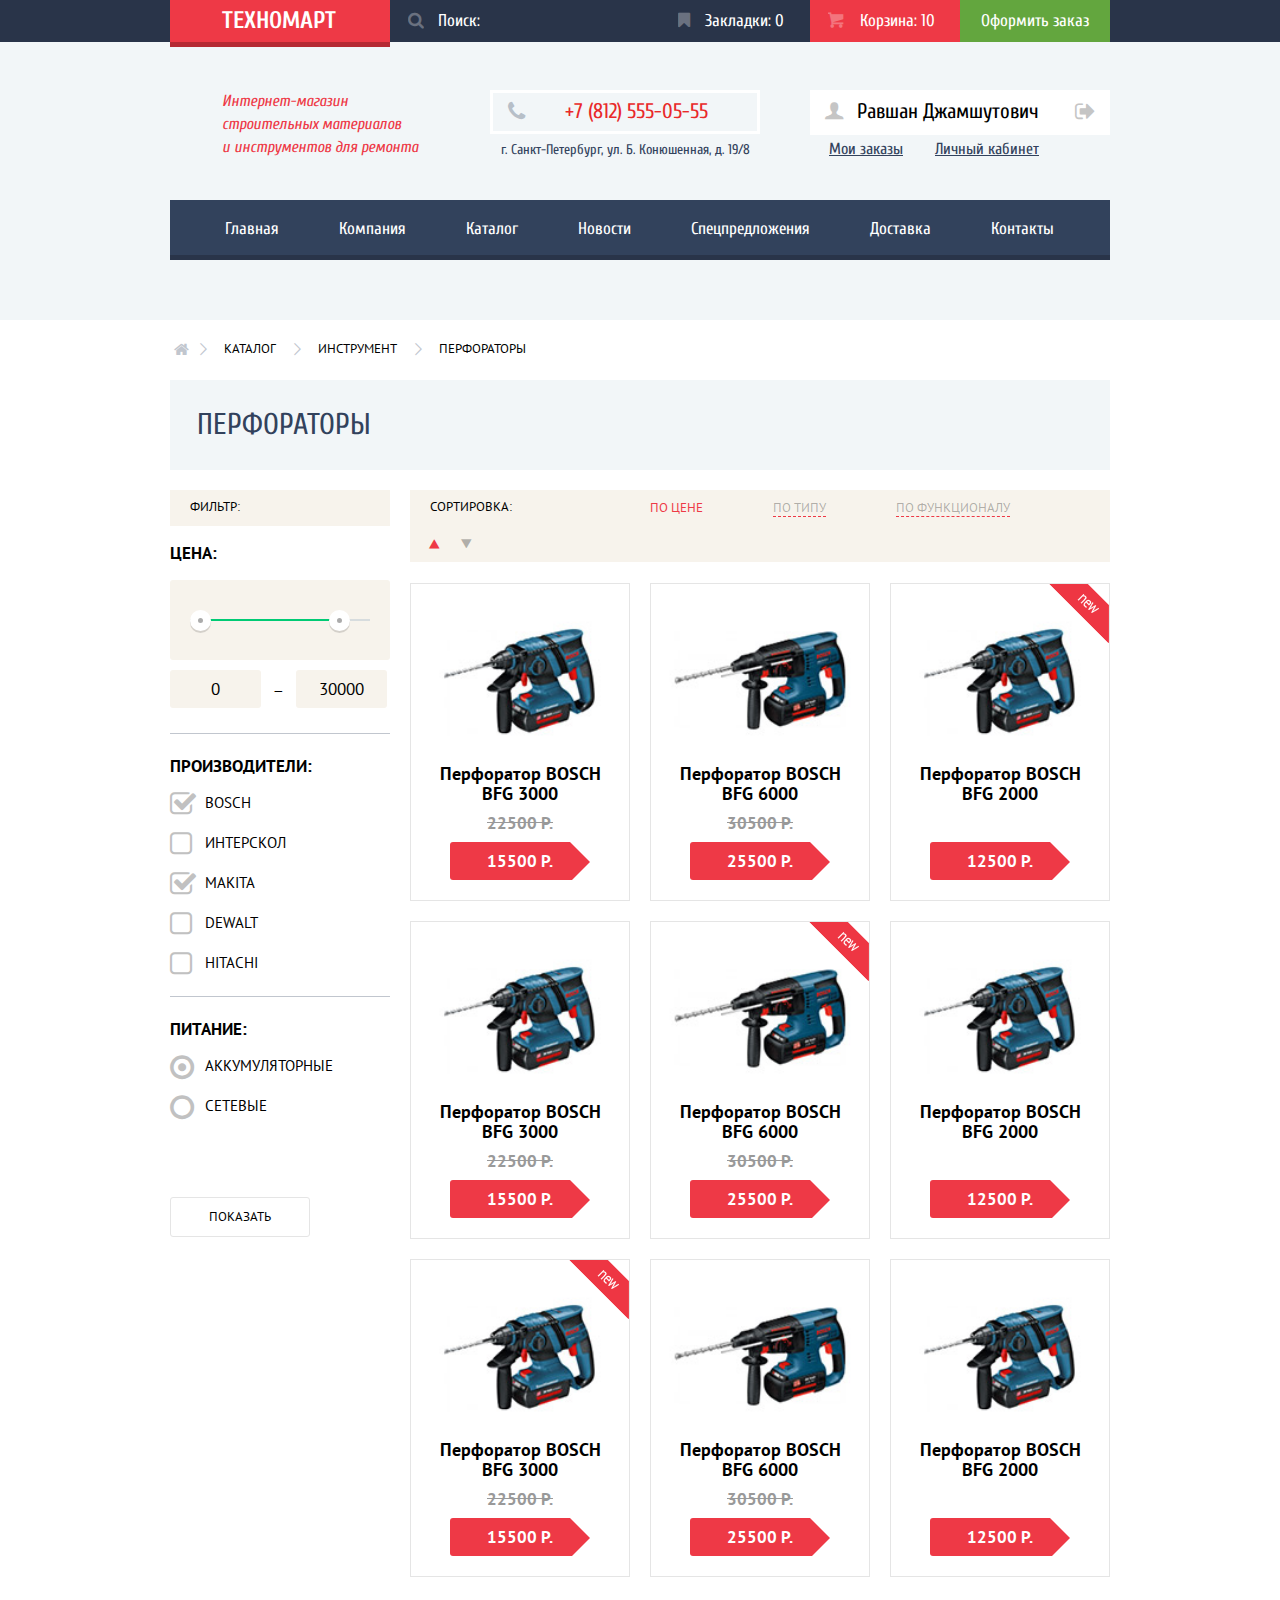
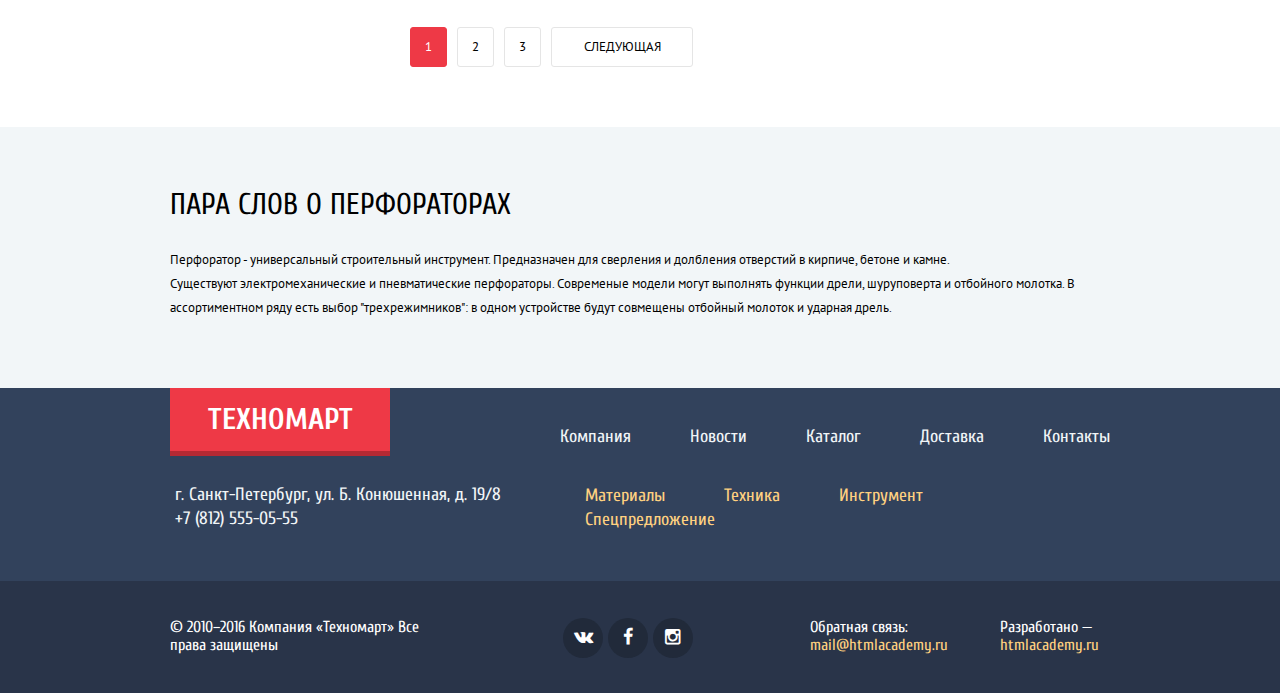
==== commit 37ca1036: "Минимизация" ====
--- a/catalog.html
+++ b/catalog.html
@@ -6,7 +6,7 @@
     <link href="https://fonts.googleapis.com/css?family=Cuprum:400,400italic&amp;subset=latin,cyrillic" rel="stylesheet">
     <link href="https://fonts.googleapis.com/css?family=PT+Sans&amp;subset=latin,cyrillic" rel="stylesheet">
     <link href="css/normalize.css" rel="stylesheet">
-    <link href="css/style.css" rel="stylesheet">
+    <link href="css/style.min.css" rel="stylesheet">
   </head>
   <body>
     <header class="main-header">
@@ -15,11 +15,11 @@
           <div class="logo  header-logo">
             <a href="index.html">Техномарт</a>
           </div>
-          <form class="form-search" action="https://echo.htmlacademy.ru" method="post">
+          <form class="header-form-search" action="https://echo.htmlacademy.ru" method="post">
             <input type="search" name="search-field" id="search-field">
             <label for="search-field">Поиск:</label>
           </form>
-          <div class="user-transactions">
+          <div class="user-transactions clearfix">
             <a class="bookmark" href="#">
               Закладки: <span class="bookmark-quantity">0</span>
             </a>
@@ -100,7 +100,7 @@
           <form class="filters" action="https://echo.htmlacademy.ru" method="post">
             <h6 class="filters-title">Фильтр:</h6>
             <fieldset class="filter-price">
-              <legend class="filter-type-title">Цена:</legend>
+              <legend>Цена:</legend>
               <div class="range-control">
                 <div class="scale">
                   <div class="bar"></div>
@@ -114,7 +114,7 @@
               </div>
             </fieldset>
             <fieldset class="filter-brand">
-              <legend class="filter-type-title">Производители:</legend>
+              <legend>Производители:</legend>
               <input type="checkbox" name="bosch" id="bosch" checked>
               <label for="bosch">Bosch</label>
               <input type="checkbox" name="interskol" id="interskol">
@@ -127,7 +127,7 @@
               <label for="hitachi">Hitachi</label>
             </fieldset>
             <fieldset class="filter-battery">
-              <legend class="filter-type-title">Питание:</legend>
+              <legend>Питание:</legend>
               <input type="radio" name="battery" value="accumulator" id="accumulator" checked>
               <label for="accumulator">Аккумуляторные</label>
               <input type="radio" name="battery" value="network" id="network">
@@ -167,7 +167,7 @@
                   <a href="#" class="btn  add-to-bookmarks">В закладки</a>
                 </div>
                 <div class="catalog-item-image">
-                  <img src="img/catalog-item-image2.jpg" width="220" height="168" alt="Перфоратор BOSCH BFG 3000">
+                  <img src="img/catalog-item-image2.jpg" width="218" height="168" alt="Перфоратор BOSCH BFG 3000">
                 </div>
                 <h5 class="catalog-item-title">
                   <a href="#">Перфоратор BOSCH BFG 3000</a>
@@ -187,7 +187,7 @@
                   <a href="#" class="btn  add-to-bookmarks">В закладки</a>
                 </div>
                 <div class="catalog-item-image">
-                  <img src="img/catalog-item-image3.jpg" width="220" height="168" alt="Перфоратор BOSCH BFG 6000">
+                  <img src="img/catalog-item-image3.jpg" width="218" height="168" alt="Перфоратор BOSCH BFG 6000">
                 </div>
                 <h5 class="catalog-item-title">
                   <a href="#">Перфоратор BOSCH BFG 6000</a>
@@ -207,7 +207,7 @@
                   <a href="#" class="btn  add-to-bookmarks">В закладки</a>
                 </div>
                 <div class="catalog-item-image">
-                  <img src="img/catalog-item-image2.jpg" width="220" height="168" alt="Перфоратор BOSCH BFG 2000">
+                  <img src="img/catalog-item-image2.jpg" width="218" height="168" alt="Перфоратор BOSCH BFG 2000">
                 </div>
                 <h5 class="catalog-item-title">
                   <a href="#">Перфоратор BOSCH BFG 2000</a>
@@ -226,7 +226,7 @@
                   <a href="#" class="btn  add-to-bookmarks">В закладки</a>
                 </div>
                 <div class="catalog-item-image">
-                  <img src="img/catalog-item-image2.jpg" width="220" height="168" alt="Перфоратор BOSCH BFG 3000">
+                  <img src="img/catalog-item-image2.jpg" width="218" height="168" alt="Перфоратор BOSCH BFG 3000">
                 </div>
                 <h5 class="catalog-item-title">
                   <a href="#">Перфоратор BOSCH BFG 3000</a>
@@ -246,7 +246,7 @@
                   <a href="#" class="btn  add-to-bookmarks">В закладки</a>
                 </div>
                 <div class="catalog-item-image">
-                  <img src="img/catalog-item-image3.jpg" width="220" height="168" alt="Перфоратор BOSCH BFG 6000">
+                  <img src="img/catalog-item-image3.jpg" width="218" height="168" alt="Перфоратор BOSCH BFG 6000">
                 </div>
                 <h5 class="catalog-item-title">
                   <a href="#">Перфоратор BOSCH BFG 6000</a>
@@ -266,7 +266,7 @@
                   <a href="#" class="btn  add-to-bookmarks">В закладки</a>
                 </div>
                 <div class="catalog-item-image">
-                  <img src="img/catalog-item-image2.jpg" width="220" height="168" alt="Перфоратор BOSCH BFG 2000">
+                  <img src="img/catalog-item-image2.jpg" width="218" height="168" alt="Перфоратор BOSCH BFG 2000">
                 </div>
                 <h5 class="catalog-item-title">
                   <a href="#">Перфоратор BOSCH BFG 2000</a>
@@ -285,7 +285,7 @@
                   <a href="#" class="btn  add-to-bookmarks">В закладки</a>
                 </div>
                 <div class="catalog-item-image">
-                  <img src="img/catalog-item-image2.jpg" width="220" height="168" alt="Перфоратор BOSCH BFG 3000">
+                  <img src="img/catalog-item-image2.jpg" width="218" height="168" alt="Перфоратор BOSCH BFG 3000">
                 </div>
                 <h5 class="catalog-item-title">
                   <a href="#">Перфоратор BOSCH BFG 3000</a>
@@ -305,7 +305,7 @@
                   <a href="#" class="btn  add-to-bookmarks">В закладки</a>
                 </div>
                 <div class="catalog-item-image">
-                  <img src="img/catalog-item-image3.jpg" width="220" height="168" alt="Перфоратор BOSCH BFG 6000">
+                  <img src="img/catalog-item-image3.jpg" width="218" height="168" alt="Перфоратор BOSCH BFG 6000">
                 </div>
                 <h5 class="catalog-item-title">
                   <a href="#">Перфоратор BOSCH BFG 6000</a>
@@ -325,7 +325,7 @@
                   <a href="#" class="btn  add-to-bookmarks">В закладки</a>
                 </div>
                 <div class="catalog-item-image">
-                  <img src="img/catalog-item-image2.jpg" width="220" height="168" alt="Перфоратор BOSCH BFG 2000">
+                  <img src="img/catalog-item-image2.jpg" width="218" height="168" alt="Перфоратор BOSCH BFG 2000">
                 </div>
                 <h5 class="catalog-item-title">
                   <a href="#">Перфоратор BOSCH BFG 2000</a>
@@ -358,7 +358,7 @@
         <div class="container">
           <h2 class="instrument-info-title">Пара слов о перфораторах</h2>
           <p>Перфоратор - универсальный строительный инструмент. Предназначен для сверления и долбления отверстий в кирпиче, бетоне и камне.<br>
-          Существуют электромеханические и пневматические перфораторы. Современые модели могут выполнять функции дрели, шуруповерта и отбойного молотка. В<br> ассортиментном ряду есть выбор "трехрежимников":в одном устройстве будут совмещены отбойный молоток и ударная дрель.
+          Существуют электромеханические и пневматические перфораторы. Современые модели могут выполнять функции дрели, шуруповерта и отбойного молотка. В<br> ассортиментном ряду есть выбор "трехрежимников": в одном устройстве будут совмещены отбойный молоток и ударная дрель.
           </p>
         </div>
       </div>
@@ -438,6 +438,6 @@
         </div>
         <div class="modal-close">Закрыть</div>
     </div>
-    <script src="js/script.js"></script>
+    <script src="js/script.min.js"></script>
   </body>
 </html>
--- a/css/style.min.css
+++ b/css/style.min.css
@@ -0,0 +1 @@
+﻿@font-face{font-weight:400;font-style:normal;font-family:"symbols-technomart";src:url("../fonts/symbols-technomart.woff") format("woff"),url("../fonts/symbols-technomart.woff2") format("woff2")}[class*=" icon-"]::before,[class^=icon-]::before{display:inline-block;width:1em;margin-right:.2em;margin-left:.2em;font-weight:400;line-height:1em;font-family:"symbols-technomart";text-align:center;text-transform:none;text-decoration:inherit;font-style:normal;font-variant:normal;speak:none}.icon-left::before{content:"\3c"}.icon-right::before{content:"\3e"}.icon-basket::before{content:"\62"}.icon-facebook::before{content:"\66"}.icon-twitter::before{content:"\74"}.icon-vk::before{content:"\76"}.icon-up::before{content:"\2c4"}.icon-down::before{content:"\2c5"}.icon-left-big::before{content:"\2190"}.icon-right-big::before{content:"\2192"}.icon-login::before{content:"\2386"}.icon-logout::before{content:"\241b"}.icon-up-dir::before{content:"\25b2"}.icon-down-dir::before{content:"\25bc"}.icon-circle::before{content:"\25cb"}.icon-circle-dot::before{content:"\25cf"}.icon-star::before{content:"\2605"}.icon-check-off::before{content:"\2610"}.icon-check-on::before{content:"\2611"}.icon-youtube::before{content:"\f39e"}.icon-home::before{content:"\1f3e0"}.icon-user::before{content:"\1f468"}.icon-phone::before{content:"\1f4de"}.icon-instagramm::before{content:"\1f4f7"}.icon-search::before{content:"рЯФН"}.icon-bookmark::before{content:"\1f516"}body{position:relative;font-size:13px;line-height:24px;font-family:"PT Sans","Arial",sans-serif;font-weight:400;color:#000}h1,h2,h3,h4{font-family:"Cuprum","Arial",sans-serif}h1{float:left;width:200px;padding-left:52px;padding-right:18px;font-size:16px;line-height:23px;font-weight:400;color:#ee3946;margin:0 50px 0 0}h2,h3,h4{margin:0}h2{font-weight:400;font-size:30px;line-height:36px;color:#32425c}h3,h4{font-size:24px;line-height:30px;color:#fff}h2,h4,h6{text-transform:uppercase}h4{font-size:36px;line-height:43px}h5,h6{margin:0;font-size:18px;line-height:20px;font-family:"PT Sans","Arial",sans-serif;font-weight:700;color:#000}h6{font-size:13px;line-height:18px;font-weight:400}input,textarea{outline:none}img{width:100%;height:auto;vertical-align:bottom}.container{width:940px;margin:0 auto;padding-left:10px;padding-right:10px}.clearfix::after{content:"";clear:both;display:table}.btn{display:inline-block;vertical-align:top;padding:10px;border-radius:3px;text-align:center;font-size:14px;line-height:18px;font-family:"Cuprum","Arial",sans-serif;text-transform:uppercase;text-decoration:none;color:#fff}.btn-green{background-color:#63a63e}.btn-green:hover{background-color:#5fbb2d}.btn-green:active{background-color:#518534;color:rgba(255,255,255,.51)}.btn-red{font-size:14px;line-height:18px;font-family:"Cuprum","Arial",sans-serif;background-color:#ee3946;color:#fff}.btn-red:hover{background-color:#ca2c37}.btn-red:active{background-color:#ba2732}.btn-white{border:1px solid #e5e5e5;font-size:13px;line-height:18px;font-family:"PT Sans","Arial",sans-serif;background-color:#fff}.btn-white:hover{border-color:#bdc6ca}.btn-white:active{border-color:#ee3946}.logo{float:left;width:220px}.logo a{position:relative;display:block;font-family:"Cuprum","Arial",sans-serif;font-weight:700;text-transform:uppercase;text-decoration:none;background-color:#ee3946;color:#fff}.logo a::after{content:"";position:absolute;left:0;width:220px;height:5px;background-color:#b52933}.logo a:hover{background-color:#ca2c37}.logo a:active{background-color:#ba2732}.logo a:hover::after{background-color:#9a212a}.logo a:active::after{background-color:#8e1e26}.flag-new{position:absolute;top:0;right:0;z-index:3;display:none;width:60px;height:59px;background-image:url("../img/flag-new.png")}.flag-new-active{display:block}.main-header{background:#f2f6f8}.main-header .main-header-top{background-color:#293449}.header-logo a{width:116px;padding:6px 52px;font-size:24px;line-height:30px}.header-logo a::after{top:42px}.main-header-top .header-form-search{position:relative;float:left;width:270px;border:none}.header-form-search input,.header-form-search label,.main-header-top .user-transactions{font-size:17px;line-height:18px;font-family:"Cuprum","Arial",sans-serif}.header-form-search input{width:203px;padding:12px 20px 12px 47px;border:none;background-color:#293449}.header-form-search label{position:absolute;top:12px;left:48px;color:#fff}.header-form-search label::before,.user-transactions .bookmark::before,.user-transactions .cart::before{position:absolute;opacity:.3;font-size:17px;line-height:18px;font-family:"symbols-technomart";color:#fff}.header-form-search label::before{content:"\1f50d";left:-30px}.header-form-search input:hover,.user-transactions .bookmark:hover,.user-transactions .cart:hover{background-color:#212a3a}.header-form-search input:hover~label::before,.user-transactions .bookmark:hover::before,.user-transactions .cart:hover::before{opacity:1}.header-form-search input:focus{background-color:#fff}.header-form-search input:focus~label::before{opacity:1;color:#ee3946}.main-header-top .user-transactions{float:left;width:450px}.user-transactions a{float:left;padding-top:12px;padding-bottom:12px;text-decoration:none;color:#fff}.user-transactions .bookmark,.user-transactions .cart{position:relative;width:85px;padding-left:45px;padding-right:20px}.user-transactions .cart{width:80px;padding-left:50px}.user-transactions .cart-add{background-color:#ee3946}.user-transactions .bookmark::before{content:"\1f516";left:18px}.user-transactions .cart::before{content:"\62";left:18px}.user-transactions .bookmark:active::before,.user-transactions .cart:active::before{opacity:.5}.user-transactions .bookmark:active,.user-transactions .cart:active{background-color:#161d29;color:rgba(255,255,255,.6)}.user-transactions .cart-add:hover{background-color:#ca2c37}.user-transactions .cart-add:active{background-color:#ba2732}.user-transactions .btn{width:130px;border-radius:0;font-size:17px;line-height:18px;text-transform:none;color:#fff}.main-header .main-header-middle{padding-top:48px;padding-bottom:38px}.main-header-middle .header-contact{float:left;width:270px;margin-right:50px;text-align:center;font-size:14px;line-height:24px;font-family:"Cuprum","Arial",sans-serif;color:#32425c}.header-contact .header-contact-phone{display:block;position:relative;margin-bottom:4px;padding:6px 10px 7px 33px;border:3px solid #fff;font-size:21px;line-height:25px;color:#e9292a}.header-contact .header-contact-phone::before{content:"\1f4de";position:absolute;left:15px;font-size:22px;line-height:25px;font-family:"symbols-technomart";color:#b7bfc8}.main-header-middle .user-block{float:left;width:300px;font-size:0}.user-block .check-in,.user-block .login{display:inline-block;vertical-align:top;margin-bottom:25px;padding-top:10px;padding-bottom:10px;font-size:21px;line-height:25px;font-family:"Cuprum","Arial",sans-serif;text-decoration:none;color:#000}.user-block .login{position:relative;width:48px;margin-right:10px;margin-left:19px;padding-left:47px;padding-right:25px}.user-block .login::before{content:"\2386";position:absolute;top:10px;left:15px;font-size:22px;line-height:22px;font-family:"symbols-technomart";color:#c5c5c5}.user-block .check-in{width:102px;padding-left:24px;padding-right:24px}.user-block .log-block{position:relative;margin-bottom:5px;padding:9px 10px 11px 47px;font-size:21px;line-height:25px;font-family:"Cuprum","Arial",sans-serif}.log-block .user-cabinet{margin-right:22px;text-decoration:none;color:#000}.log-block .user-cabinet::before{content:"\1f468";position:absolute;left:15px;font-size:18px;font-family:"symbols-technomart";color:#c5c5c5}.log-block .icon-logout{position:absolute;top:10px;right:10px;margin-left:10px;font-size:22px;text-decoration:none;color:#c5c5c5}.log-block .icon-logout:hover,.log-block .user-cabinet:hover::before,.user-block .login:hover::before{color:#32425c}.log-block .icon-logout:active,.log-block .user-cabinet:active::before,.user-block .login:active::before{color:#c5c5c5}.user-block .user-info{margin-left:19px;font-size:16px;line-height:18px;font-family:"Cuprum","Arial",sans-serif;font-weight:400}.user-info .user-area,.user-info .user-orders{display:inline-block;vertical-align:top;color:#32425c}.user-info .user-orders{margin-right:28px}.user-block .check-in,.user-block .log-block,.user-block .login{background-color:#fff}.user-block .check-in:hover,.user-block .login:hover,.user-info .user-area:hover,.user-info .user-orders:hover{color:#ee3946}.log-block .user-cabinet:active,.user-block .check-in:active,.user-block .login:active,.user-info .user-area:active,.user-info .user-orders:active{color:rgba(0,0,0,.3)}.main-header .header-nav{padding-bottom:60px}.header-nav .header-nav-list{margin:0;padding:0 25px;box-shadow:inset 0 -5px 0 #293449;font-size:0;background-color:#32425c}.header-nav-list .header-nav-item{display:inline-block;vertical-align:top;font-size:17px;line-height:20px;font-family:"Cuprum","Arial",sans-serif}.header-nav-item .header-nav-link{display:block;text-decoration:none}.header-nav-item .header-nav-link,.header-nav-list .header-nav-item-active{padding:19px 30px 21px;color:#fff}.header-nav-item .header-nav-link-active,.header-nav-item .header-nav-link:hover,.header-nav-list .header-nav-item-active,.header-nav-list .header-nav-item-active:active,.header-nav-list .header-nav-item-active:hover{background-color:#293449}.header-nav-item .header-nav-link:active{background-color:#1d2739;color:rgba(255,255,255,.5)}.main-content .breadcrumbs{padding:0;margin:20px 0;list-style:none;font-size:0;line-height:18px}.breadcrumbs li{position:relative;display:inline-block;vertical-align:top;padding-right:25px;padding-left:17px;font-size:13px;text-transform:uppercase}.breadcrumbs li:first-child{padding-left:0;padding-right:15px}.breadcrumbs li::after{content:"\3e";position:absolute;right:0;top:0;font-size:14px;font-family:"symbols-technomart";color:#c1c6ce}.breadcrumbs li:last-child::after{display:none}.breadcrumbs a{text-decoration:none;color:#000}.breadcrumbs .icon-home{font-size:16px;line-height:18px;color:#c1c6ce}.main-content .product-card-title{margin-bottom:20px;padding:27px;background-color:#f2f6f8}.main-content .catalogue-categories{padding-top:60px;padding-bottom:35px}.catalogue-categories .category-item{position:relative;float:left;width:254px;margin-bottom:20px;margin-right:20px;padding:19px 23px 22px}.catalogue-categories .category-item:nth-child(3n),.catalogue-categories .category-item:nth-child(5){margin-right:0}.catalogue-categories .category-item-title{margin-bottom:13px;font-size:24px;line-height:30px}.catalogue-categories .category-item-link{width:114px;background-color:rgba(0,0,0,.1)}.catalogue-categories .category-item-link:hover{background-color:rgba(0,0,0,.2)}.catalogue-categories .category-item-link:active{background-color:rgba(0,0,0,.3)}.catalogue-categories .category-material{background-color:#f6b22d;background-image:url("../img/catalogue-icon-1.png");background-repeat:no-repeat;background-position:212px 30px}.catalogue-categories .category-instrument{background-color:#4aafde;background-image:url("../img/catalogue-icon-2.png");background-repeat:no-repeat;background-position:196px 31px}.catalogue-categories .category-technic{background-color:#cc79d1;background-image:url("../img/catalogue-icon-3.png");background-repeat:no-repeat;background-position:190px 30px}.catalogue-categories .category-discount{background-color:#85d179;background-image:url("../img/catalogue-icon-4.png");background-repeat:no-repeat;background-position:195px 25px}.catalogue-categories .category-delivery{background-color:#f6b22d;background-image:url("../img/catalogue-icon-5.png");background-repeat:no-repeat;background-position:190px 30px}.catalogue-categories .slider-block{position:relative;float:left;width:620px;height:265px;margin-right:20px;overflow:hidden}.slider-block input{display:none}.slider-block .slider-paginator{position:absolute;bottom:22px;left:294px;z-index:100}.slider-paginator label{display:inline-block;vertical-align:top;width:6px;height:6px;border:3px solid #fff;border-radius:50%;background-color:#fff;cursor:pointer}.slider-paginator label[for=slide1]{margin-right:5px}.slider-paginator label[for=slide1]::after,.slider-paginator label[for=slide2]::after{position:absolute;top:-108px;font-size:45px;line-height:45px;font-family:"symbols-technomart";color:#fff}.slider-paginator label[for=slide1]::after{content:"\3c";left:-270px}.slider-paginator label[for=slide2]::after{content:"\3e";left:283px}#slide1:checked~.slider-paginator label[for=slide1],#slide2:checked~.slider-paginator label[for=slide2]{background-color:#ee3946}.slider-block .slider-unit{position:relative;width:570px;height:226px;padding:20px 25px;background-color:#82715f}.slider-units .slide-punchers{background-image:url("../img/slider-unit1.jpg")}.slider-units .slide-drills{background-image:url("../img/slider-unit2.jpg")}.slider-unit p{margin:0;font-size:18px;line-height:24px;color:#fff}.slider-unit .btn{position:absolute;bottom:20px;left:25px;width:175px}#slide1:checked~.slider-units{transform:translateY(0)}#slide2:checked~.slider-units{transform:translateY(-266px)}.catalog-content .filters{float:left;width:220px;margin-right:20px}.filters .filters-title{background-color:#f7f3ec}.filters fieldset{margin:0 0 5px;padding:0;border:0;border-bottom:1px solid #c1c6ce}.filters fieldset:last-of-type{border-bottom:0}.filters legend{padding-top:12px;padding-bottom:12px;font-size:17px;line-height:30px;font-family:"PT Sans","Arial",sans-serif;font-weight:700;text-transform:uppercase}.filters .filter-price{padding-bottom:25px}.filter-price .range-control{position:relative;margin-bottom:10px;padding:39px 20px;border-radius:3px;background-color:#f7f3ec}.range-control .scale{position:relative;height:2px;background-color:#d7dcde}.scale .bar{position:absolute;left:10px;width:140px;height:2px;background-color:#00ca74}.range-control .toggle{position:absolute;top:30px;width:5px;height:5px;border:8px solid #fff;border-radius:50%;box-shadow:0 2px 0 rgba(0,1,1,.14);background-color:#ababab}.range-control .min-toggle{left:20px}.range-control .max-toggle{right:40px}.price-controls .max-price,.price-controls .min-price{width:71px;padding:10px;border:0;border-radius:3px;text-align:center;font-size:17px;line-height:18px;background-color:#f7f3ec}.price-controls .min-price{margin-right:10px}.price-controls .max-price{margin-left:10px}.filters .filter-brand{min-height:257px}.filters .filter-battery{min-height:195px}.filter-battery input,.filter-brand input{display:none}.filter-battery label,.filter-brand label{position:relative;display:block;margin-bottom:20px;padding-left:35px;padding-right:20px;font-size:15px;line-height:20px;text-transform:uppercase;cursor:pointer}.filter-battery input+label::before,.filter-brand input+label::before{content:"\2610";position:absolute;top:-3px;left:0;font-size:28px;line-height:28px;font-family:"symbols-technomart";color:#c1c1c1;cursor:pointer}.filter-brand input:checked+label::before{content:"\2611"}.filter-battery input+label::before{content:"\25cb"}.filter-battery input:checked+label::before{content:"\25cf"}.filter-battery input+label:hover::before,.filter-battery input:checked+label:hover::before,.filter-brand input+label:hover::before,.filter-brand input:checked+label:hover::before{color:#b5b5b5}.filter-battery input:checked:disabled+label,.filter-battery input:disabled+label,.filter-brand input:checked:disabled+label,.filter-brand input:disabled+label{opacity:.3}.filters .btn{width:140px;margin-top:-5px;color:#000}.catalog-content .catalog{float:right;width:700px}.catalog .sorting{margin-bottom:21px;font-size:0;background-color:#f7f3ec}.filters .filters-title,.sorting .sorting-title{width:180px;padding:8px 20px 10px}.sorting .sorting-title{display:inline-block;vertical-align:top}.sorting .sort-arrows,.sorting .sort-types{display:inline-block;vertical-align:top;margin:0;padding:6px 0;list-style:none}.sorting .sort-types{padding-left:20px;padding-right:20px}.sorting .sort-arrows{padding-left:8px;padding-right:8px}.sort-types .sort-type,.sort-types .sort-type-active{display:inline-block;vertical-align:top;font-size:13px;line-height:23px;text-transform:uppercase}.sort-arrows .sort-arrow,.sort-arrows .sort-arrow-active{display:inline-block;vertical-align:top;font-size:23px;line-height:23px}.sort-types .sort-type{margin-right:70px}.sort-types .sort-type:last-child{margin-right:0}.sort-arrow a,.sort-type a{text-decoration:none;color:rgba(0,0,0,.3)}.sort-type a{border-bottom:1px dashed #ee3946}.sort-type a:hover{border-bottom-style:solid;color:#000}.sort-arrow a:hover{color:#000}.sort-arrow-active span,.sort-arrow-active span:hover,.sort-types .sort-type-active,.sort-types .sort-type-active:hover{color:#ee3946}.popular .popular-header{margin-bottom:20px;padding:26px 24px 26px 28px;background-color:#f7f3ec}.popular-header .popular-title{float:left;width:460px}.popular-header .btn{float:right;width:233px}.catalog-items .catalog-item{position:relative;float:left;width:220px;margin-right:20px;margin-bottom:20px;padding-bottom:20px;border:1px solid #e5e5e5;text-align:center;box-sizing:border-box}.catalog .catalog-items{margin-bottom:30px}.catalog .catalog-item:nth-child(3n),.popular .catalog-item:nth-child(4n){margin-right:0}.catalog-item .catalog-item-image{width:218px;height:168px;margin-bottom:12px;overflow:hidden}.catalog-item-image img{z-index:1}.catalog-item .catalog-item-title{padding-left:25px;padding-right:25px}.catalog-item-title a{text-decoration:none;color:#000}.catalog-item .new-price,.catalog-item .previous-price{font-size:17px;line-height:18px;font-family:"PT Sans","Arial",sans-serif;font-weight:700}.catalog-item .previous-price{min-height:18px;text-align:center;text-decoration:line-through;padding:10px 60px;color:#999}.catalog-item .new-price{position:relative;width:80px;margin:0 auto;padding:10px 30px;border-radius:3px;background-color:#ee3946;color:#fff}.catalog-item .new-price::after{content:"";position:absolute;top:0;right:-20px;width:0;height:0;border:20px solid #fff;border-left-color:transparent}.catalog-item .catalog-item-actions{position:absolute;top:10px;left:18px;z-index:2;display:none;width:135px;height:129px;padding-top:35px;padding-left:25px;padding-right:25px;background-color:#fff}.catalog-item-actions .btn{border-radius:3px}.catalog-item-actions .btn-green{width:115px;margin-bottom:7px;padding-top:10px;padding-bottom:10px;box-shadow:inset 0 -3px 0 #367315;color:#fff}.catalog-item-actions .btn-green:active{color:#fff}.catalog-item-actions .add-to-bookmarks{width:109px;padding-top:7px;padding-bottom:7px;border:3px solid #63a63e;background-color:#fff;color:#32425c}.catalog-item-actions .add-to-bookmarks:hover{border-color:#32425c}.catalog-item-actions .add-to-bookmarks:active{opacity:.3}.catalog-items .catalog-item:hover{box-shadow:0 10px 25px rgba(41,52,73,.5)}.catalog-item:hover .catalog-item-actions{display:block}.popular .brand-items{margin-bottom:65px}.brand-items .brand-item{float:left;width:220px;margin-right:20px;margin-bottom:20px;border:1px solid #e5e5e5;background-color:#fff;box-sizing:border-box}.brand-items .brand-item:nth-child(4n){margin-right:0}.brand-items .brand-item:hover{box-shadow:0 10px 25px rgba(41,52,73,.5)}.brand-items .brand-item:active{box-shadow:0 4px 10px rgba(41,52,73,.5)}.brand-item:active img{opacity:.3}.catalog .catalog-paginator{clear:both;margin:0 0 60px;padding:0;list-style:none;font-size:0}.catalog-paginator .btn{width:15px;margin-right:10px}.catalog-paginator .btn:last-child{width:120px}.catalog-paginator a{text-decoration:none;color:#000}.catalog-paginator .btn-white-active{background-color:#ee3946;border-color:#ee3946;color:#fff}.catalog-paginator .btn-white-active:hover{border-color:#ee3946}.main-content .instrument-info{padding-top:60px;padding-bottom:55px;background-color:#f2f6f8}.instrument-info .instrument-info-title,.services .services-title{margin-bottom:25px;color:#000}.main-content .services{margin-bottom:77px;padding-top:60px;padding-bottom:100px;background-color:#f2f6f8}.services p{width:400px}.services .tab-list{position:relative;margin:70px 0 0;padding:0;list-style:none}.services .tab-list::after{content:"";position:absolute;top:-50px;left:230px;width:10px;height:272px;opacity:.25;background-image:url("../img/tab-shadow.png")}.tab-item input{display:none}.tab-item label{display:inline-block;vertical-align:top;width:200px;padding:15px 20px;box-shadow:0 1px 0 #405069 inset,0 -1px 0 #293449;font-size:21px;line-height:30px;font-family:"Cuprum","Arial",sans-serif;font-weight:700;background-color:#32425c;color:#fff}.tab-item label:hover{background-color:#293449;cursor:pointer}#tab-1:checked~label[for=tab-1],#tab-2:checked~label[for=tab-2],#tab-3:checked~label[for=tab-3]{box-shadow:none;background-color:#fff;color:#32425c}.tab-item .tab-content{position:absolute;top:-7px;left:320px;display:none;width:620px;height:290px}.tab-content .tab-title{margin-bottom:20px;font-size:36px;line-height:43px;font-family:"Cuprum","Arial",sans-serif;text-transform:uppercase;color:#32425c}.tab-content .btn{width:175px;margin-top:15px}.tab-item .tab-delivery{background-image:url("../img/service-icon1.png");background-repeat:no-repeat;background-position:100% 25px}.tab-item .tab-credit,.tab-item .tab-guarantee{background-repeat:no-repeat;background-position:100% 5px}.tab-item .tab-guarantee{background-image:url("../img/service-icon2.png")}.tab-item .tab-credit{background-image:url("../img/service-icon3.png")}.tab-list input:checked~.tab-content{display:block}.main-content .information{padding-bottom:85px}.information .seo-block{float:left;width:540px}.information .seo-title{margin-bottom:23px;color:#000}.seo-block p{margin-top:23px;margin-bottom:23px}.seo-block .transport-list{margin:0 0 37px;padding:0 35px;list-style:none}.transport-list li{position:relative;margin-bottom:20px;font-size:18px;line-height:20px;font-family:"Cuprum","Arial",sans-serif}.transport-list li::before{content:"";position:absolute;left:-36px;top:9px;width:25px;height:2px;background-color:#fb565a}.seo-block .btn{width:200px}.information .adress{float:right;width:300px}.adress p{width:185px;margin-bottom:35px}.adress .map{position:relative;width:300px;height:155px;margin-bottom:40px;background-color:#dbdad4}.small-map{font-size:14px;line-height:18px;font-family:"Cuprum","Arial",sans-serif;text-transform:uppercase;text-decoration:none;color:#fff}.big-map{position:absolute;top:-180px;left:-640px;display:none;box-shadow:0 0 16px rgba(35,31,32,.5)}.big-map iframe{vertical-align:bottom}.big-map .modal-close{right:-37px}.adress .btn{width:280px}.main-footer .main-footer-top{padding-bottom:32px;background-color:#32425c}.main-footer-top .footer-contact{float:left;width:335px}.footer-logo a{margin-bottom:32px;padding:14px 38px 13px;font-size:30px;line-height:36px}.footer-logo a::after{top:63px}.footer-contact p{clear:left;padding-left:5px;font-size:18px;line-height:24px;font-family:"Cuprum","Arial",sans-serif;color:#f1f5f7}.main-footer-top .footer-nav{float:right;width:600px;margin-top:37px}.footer-nav .footer-nav-categories,.footer-nav .footer-nav-main{float:right;padding:0;list-style:none;font-size:18px;line-height:24px;font-family:"Cuprum","Arial",sans-serif}.footer-nav .footer-nav-categories{margin:0}.footer-nav .footer-nav-main-active{color:#f1f5f7}.footer-nav .footer-nav-categories-active{color:#ffd180}.footer-nav .footer-nav-main{width:550px;margin:0 0 35px}.footer-nav .footer-nav-categories{width:525px}.footer-nav-categories li,.footer-nav-main li{display:inline-block;vertical-align:top;margin-right:54px}.footer-nav-categories li:last-child,.footer-nav-main li:last-child{margin-right:0}.footer-nav-categories a,.footer-nav-main a{text-decoration:none}.footer-nav-main a{color:#f1f5f7}.footer-nav-categories a{color:#ffd180}.footer-nav-categories a:hover,.footer-nav-main a:hover{text-decoration:underline}.footer-nav-categories a:active,.footer-nav-main a:active{opacity:.5}.main-footer .main-footer-bottom{padding-top:37px;padding-bottom:35px;font-size:16px;line-height:18px;font-family:"Cuprum","Arial",sans-serif;background-color:#293449;color:#fff}.main-footer-bottom .copy-rights,.main-footer-bottom .developer,.main-footer-bottom .feedback{float:left}.main-footer-bottom .copy-rights{width:250px;margin-right:45px}.main-footer-bottom .social{float:left;width:325px;margin-right:20px;text-align:center;font-size:0}.social .icon{display:inline-block;vertical-align:top;width:40px;height:40px;margin-right:5px;border-radius:50%;text-decoration:none;font-size:18px;line-height:40px;background-color:#212a3a;color:#fff}.social .icon:last-child{margin-right:0}.social .icon:active,.social .icon:hover{background-color:#ee3946}.main-footer-bottom .feedback{width:150px;margin-right:40px}.main-footer-bottom .developer{width:110px}.developer a,.feedback a{text-decoration:none;color:#ffd180}.developer a:hover,.feedback a:hover{text-decoration:underline}.developer a:active,.feedback a:active{color:#ee3946}@keyframes bounce{0%{transform:translateY(600px)}50%{transform:translateY(-100px)}to{transform:translateY(0)}}@keyframes shake{0%,to{transform:translateX(0)}10%,30%,50%,70%,90%{transform:translateX(-10px)}20%,40%,60%,80%{transform:translateX(10px)}}.modal{position:fixed;z-index:101}.modal-content{padding-left:80px;padding-right:80px}.modal-close{position:absolute;top:8px;right:5px;z-index:102;width:25px;height:25px;font-size:0;cursor:pointer}.modal-close::after,.modal-close::before{content:"";position:absolute;top:10px;width:25px;height:5px;background-color:#ee3946}.modal-close::before{transform:rotate(45deg)}.modal-close::after{transform:rotate(-45deg)}.cart-field,.contact-field{left:50%;margin-left:-310px;display:none;border-top:7px solid #ee3946;box-shadow:0 20px 40px rgba(0,1,1,.75);background-color:#fff}.contact-field{top:50%;margin-top:-215px;padding-top:45px;animation:bounce .8s}.contact-form .contact-form-item{display:inline-block;vertical-align:top;margin-bottom:20px}.contact-form .contact-form-item:first-child{margin-right:18px}.contact-form-item p{margin:0 0 5px;font-size:18px;line-height:23px;font-family:"Cuprum","Arial",sans-serif}.contact-form-item input[type=email],.contact-form-item input[type=text],.contact-form-textarea textarea{margin:0;padding:8px 15px 9px;border:2px solid #d7dcde;border-radius:3px;font-size:13px;line-height:18px;font-family:"PT Sans","Arial",sans-serif}.contact-form-textarea textarea{width:426px;min-height:94px;margin:0 0 36px;color:#999}.contact-form-item input{width:186px}.contact-form-item input[type=email]:hover,.contact-form-item input[type=text]:hover,.contact-form-textarea textarea:hover{border-color:#bdc6ca}.contact-form-item input[type=email]:focus,.contact-form-item input[type=text]:focus,.contact-form-textarea textarea:focus{border-color:#ee3946}.cart-field .field-actions,.contact-field .field-actions{padding-top:38px;padding-bottom:38px;text-align:center;background-color:#f1f1f1}.contact-field input[type=submit]{width:460px;border:none}.cart-field{top:50%;width:620px;margin-top:-140px;padding-top:50px}.cart-field .modal-content{margin:0 0 48px;font-size:30px;line-height:36px;font-family:"Cuprum","Arial",sans-serif}.modal-content .check-icon{position:relative;display:inline-block;vertical-align:middle;width:65px;height:65px;margin-right:35px;border-radius:50%;background-color:#63a63e}.modal-content .check-icon::after,.modal-content .check-icon::before{content:"";position:absolute;height:8px;border-radius:2px;background-color:#fff}.modal-content .check-icon::before{top:35px;left:13px;width:21px;transform:rotate(45deg)}.modal-content .check-icon::after{top:30px;left:20px;width:36px;transform:rotate(-45deg)}.cart-field .btn-red{width:200px;margin-right:20px}.cart-field .btn-white{width:220px;padding-top:9px;padding-bottom:9px;border:1px solid #fff;font-size:14px;font-family:"Cuprum","Arial",sans-serif;color:#000}.cart-field .btn-white:hover{border-color:#bdc6ca}.cart-field .btn-white:active{border-color:#ee3946}.modal-content-show{display:block}.modal-error{animation:shake .6s}